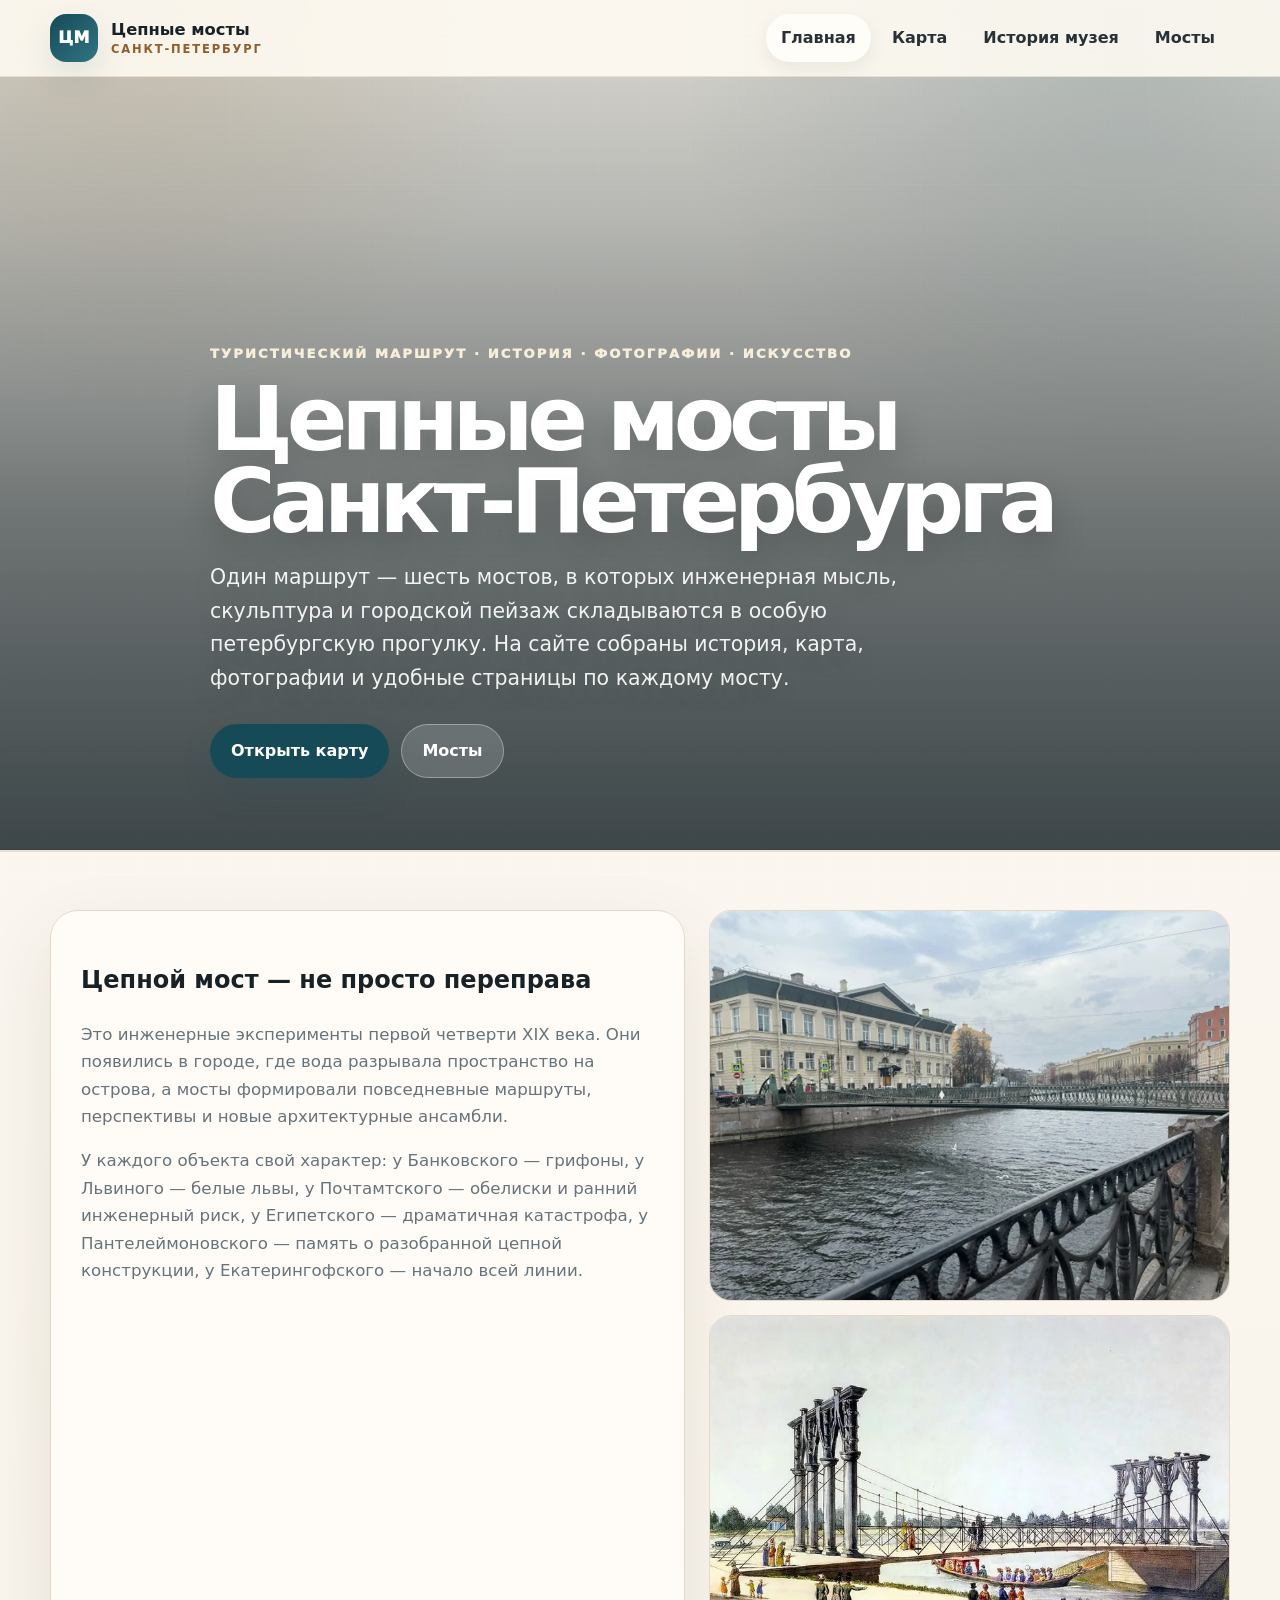
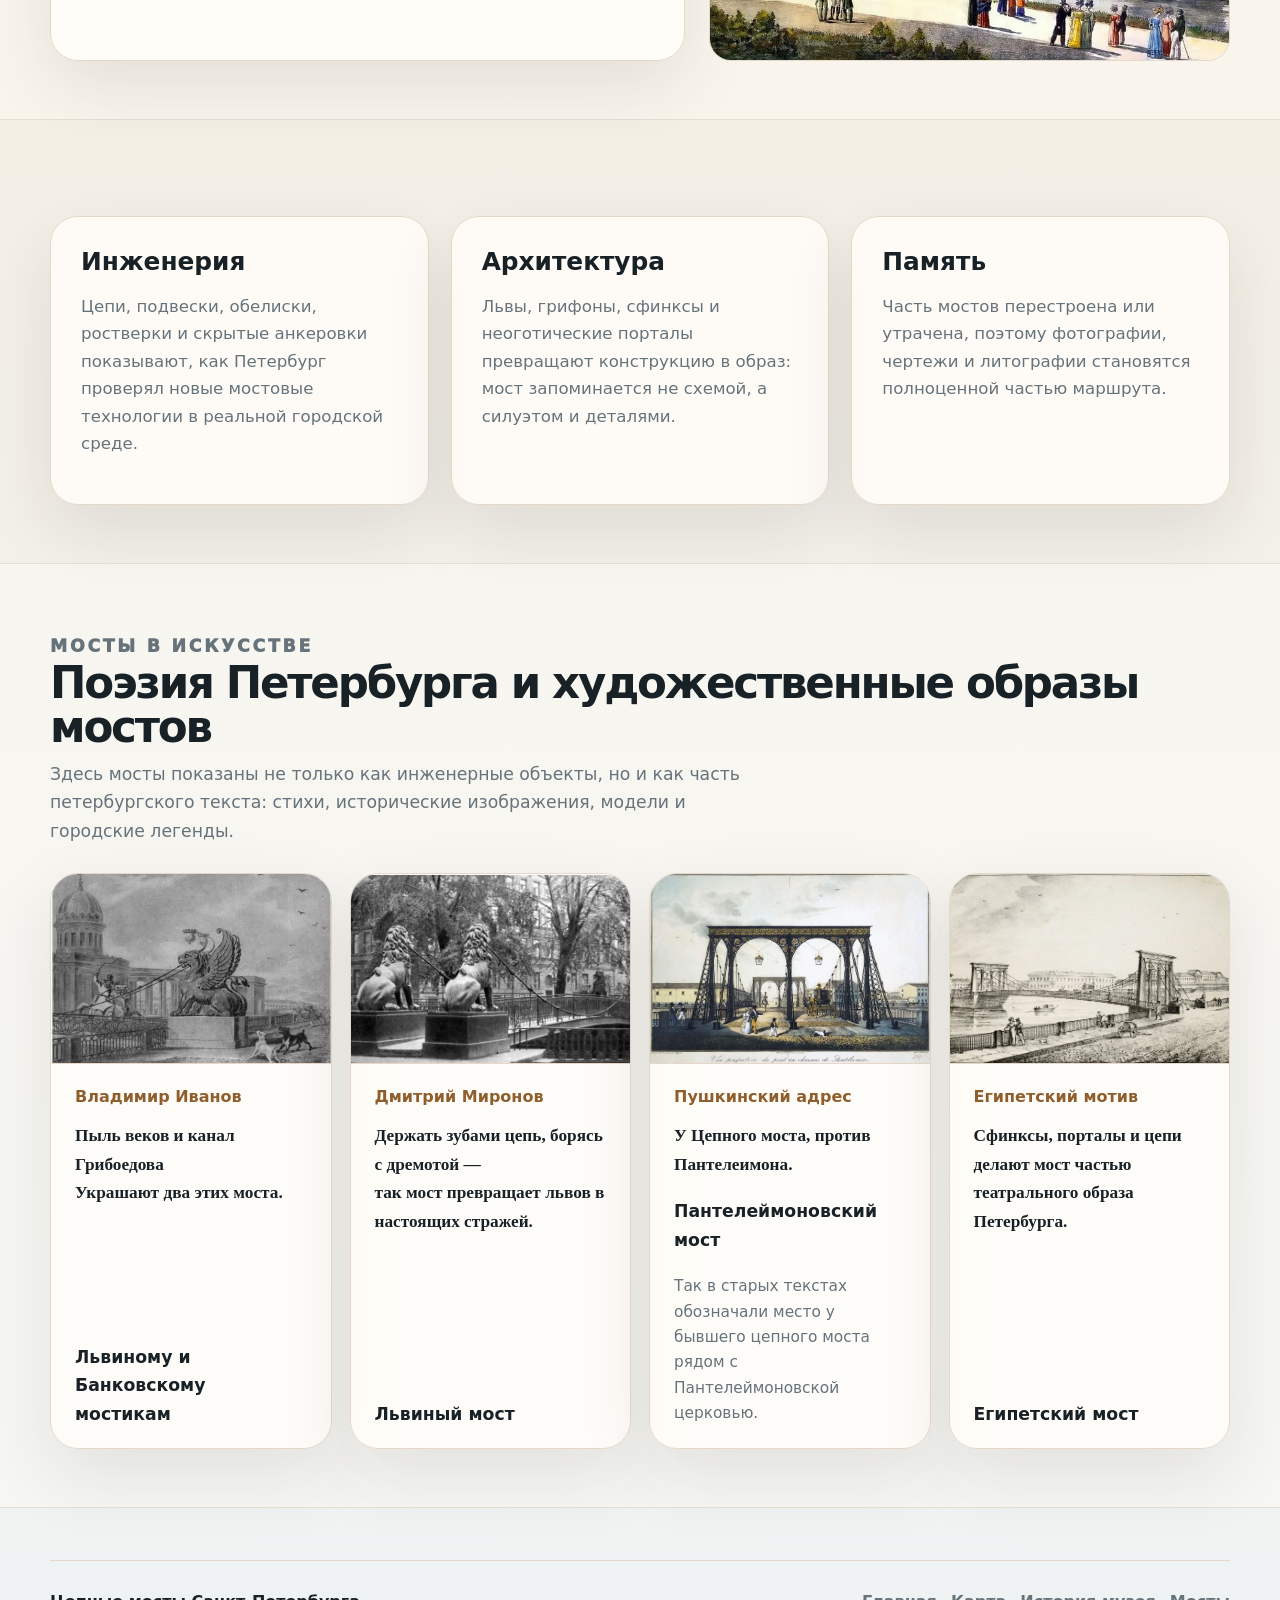
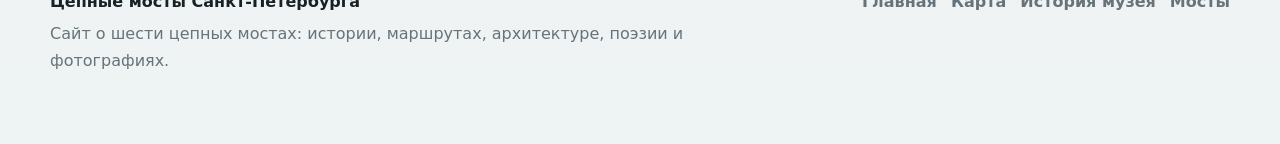
==== index.html @ 54470b0c "Update bridge descriptions and homepage slideshow" ====
<!doctype html>
<html lang="ru">
<head>
<meta charset="utf-8">
<meta name="viewport" content="width=device-width, initial-scale=1">
<meta name="description" content="Туристический сайт о цепных мостах Санкт-Петербурга: карта, история, стихи, фотографии и страницы мостов.">
<title>Цепные мосты Санкт-Петербурга — туристический гид</title>
<link rel="stylesheet" href="assets/css/main.css">
</head>
<body>
<div class="page-bg" aria-hidden="true"></div>
<header class="site-header" data-nav>
  <div class="container nav-shell">
    <a class="brand" href="index.html" aria-label="На главную">
      <span class="brand-mark">ЦМ</span>
      <span class="brand-text"><strong>Цепные мосты</strong><small>Санкт-Петербург</small></span>
    </a>
    <button class="nav-toggle" type="button" aria-label="Открыть меню" aria-expanded="false"><span></span><span></span></button>
    <nav class="main-nav" aria-label="Главное меню">
      <a class="is-active" href="index.html">Главная</a><a class="" href="map.html">Карта</a><a class="" href="museum.html">История музея</a>
      <div class="dropdown">
        <a class="drop-trigger " href="bridges.html">Мосты</a>
        <div class="dropdown-panel">
          <a href="bridges.html"><b>Все мосты</b></a><a href="bridge/bankovsky.html">Банковский мост</a><a href="bridge/lviny.html">Львиный мост</a><a href="bridge/pochtamtsky.html">Почтамтский мост</a><a href="bridge/egipetsky.html">Египетский мост</a><a href="bridge/panteleymonovsky.html">Пантелеймоновский мост</a><a href="bridge/ekateringof.html">Цепной мост в Екатерингофском парке</a>
        </div>
      </div>
    </nav>
  </div>
</header>
<main>
<section class="hero hero-cover">
  <div class="hero-cover-media hero-slideshow" aria-hidden="true">
    <img src="assets/images/card-illustrations/bankovsky-main.webp" alt="">
    <img src="assets/images/card-illustrations/lviny-historical.webp" alt="">
    <img src="assets/images/card-illustrations/panteleymonovsky-main.webp" alt="">
    <img src="assets/images/card-illustrations/egipetsky-main.webp" alt="">
    <img src="assets/images/card-illustrations/ekateringof-main.webp" alt="">
  </div>
  <div class="hero-cover-overlay" aria-hidden="true"></div>
  <div class="container hero-cover-content">
    <p class="eyebrow eyebrow-light">Туристический маршрут · история · фотографии · искусство</p>
    <h1>Цепные мосты Санкт-Петербурга</h1>
    <p class="lead lead-light">Один маршрут — шесть мостов, в которых инженерная мысль, скульптура и городской пейзаж складываются в особую петербургскую прогулку. На сайте собраны история, карта, фотографии и удобные страницы по каждому мосту.</p>
    <div class="hero-actions"><a class="btn btn-primary" href="map.html">Открыть карту</a><a class="btn btn-secondary btn-glass" href="bridges.html">Мосты</a></div>
  </div>
</section>
<section class="section section-soft">
  <div class="container story-panel">
    <article class="panel">
      <p class="eyebrow"></p><h2>Цепной мост — не просто переправа</h2>
      <p>Это инженерные эксперименты первой четверти XIX века. Они появились в городе, где вода разрывала пространство на острова, а мосты формировали повседневные маршруты, перспективы и новые архитектурные ансамбли.</p>
      <p>У каждого объекта свой характер: у Банковского — грифоны, у Львиного — белые львы, у Почтамтского — обелиски и ранний инженерный риск, у Египетского — драматичная катастрофа, у Пантелеймоновского — память о разобранной цепной конструкции, у Екатерингофского — начало всей линии.</p>
    </article>
    <aside class="image-stack"><img src="assets/images/pochtamtsky-01-image1.webp" alt="Почтамтский мост"><img src="assets/images/ekateringof-01-litograf-mosta-cvet.webp" alt="Литография Екатерингофского цепного моста"></aside>
  </div>
</section>
<section class="section">
  <div class="container section-title"><div><p class="eyebrow"></p></div></div>
  <div class="container grid-3">
    <article class="panel"><h3>Инженерия</h3><p>Цепи, подвески, обелиски, ростверки и скрытые анкеровки показывают, как Петербург проверял новые мостовые технологии в реальной городской среде.</p></article>
    <article class="panel"><h3>Архитектура</h3><p>Львы, грифоны, сфинксы и неоготические порталы превращают конструкцию в образ: мост запоминается не схемой, а силуэтом и деталями.</p></article>
    <article class="panel"><h3>Память</h3><p>Часть мостов перестроена или утрачена, поэтому фотографии, чертежи и литографии становятся полноценной частью маршрута.</p></article>
  </div>
</section>
<section class="section section-soft">
  <div class="container section-title"><div><p class="eyebrow">Мосты в искусстве</p><h2>Поэзия Петербурга и художественные образы мостов</h2><p>Здесь мосты показаны не только как инженерные объекты, но и как часть петербургского текста: стихи, исторические изображения, модели и городские легенды.</p></div></div>
  <div class="container poetry-grid art-grid">
    <article class="poem-card art-card"><img class="poem-illustration" src="assets/images/card-illustrations/bankovsky-main.webp" alt="Иллюстрация Банковского моста"><div class="author">Владимир Иванов</div><blockquote>Пыль веков и канал Грибоедова
Украшают два этих моста.</blockquote><h3>Львиному и Банковскому мостикам</h3></article>
    <article class="poem-card art-card"><img class="poem-illustration" src="assets/images/card-illustrations/lviny-historical.webp" alt="Иллюстрация Львиного моста"><div class="author">Дмитрий Миронов</div><blockquote>Держать зубами цепь, борясь с дремотой —
так мост превращает львов в настоящих стражей.</blockquote><h3>Львиный мост</h3></article>
    <article class="poem-card art-card"><img class="poem-illustration" src="assets/images/card-illustrations/panteleymonovsky-main.webp" alt="Иллюстрация Пантелеймоновского моста"><div class="author">Пушкинский адрес</div><blockquote>У Цепного моста, против Пантелеимона.</blockquote><h3>Пантелеймоновский мост</h3><p>Так в старых текстах обозначали место у бывшего цепного моста рядом с Пантелеймоновской церковью.</p></article>
    <article class="poem-card art-card"><img class="poem-illustration" src="assets/images/card-illustrations/egipetsky-main.webp" alt="Архивное изображение Египетского моста"><div class="author">Египетский мотив</div><blockquote>Сфинксы, порталы и цепи делают мост частью театрального образа Петербурга.</blockquote><h3>Египетский мост</h3></article>
  </div>
</section>
</main>
<footer class="site-footer">
  <div class="container footer-shell">
    <div><strong>Цепные мосты Санкт-Петербурга</strong><p>Сайт о шести цепных мостах: истории, маршрутах, архитектуре, поэзии и фотографиях.</p></div>
    <div class="footer-links"><a href="index.html">Главная</a><a href="map.html">Карта</a><a href="museum.html">История музея</a><a href="bridges.html">Мосты</a></div>
  </div>
</footer>
<script src="assets/js/main.js"></script>
</body>
</html>
---- assets/css/main.css ----
:root{
  --bg:#f5efe4;--bg2:#edf2f3;--surface:#fffdf8;--surface2:#f8f3ea;--ink:#182126;--muted:#66737b;
  --accent:#174a57;--accent2:#8f5e2d;--accent3:#c59a5a;--line:#e3d8c9;--line2:#cbd9dc;
  --shadow:0 26px 70px rgba(45,34,20,.10);--shadow2:0 14px 34px rgba(23,74,87,.12);
  --radius:28px;--container:min(1180px,calc(100% - 44px));
}
*{box-sizing:border-box}html{scroll-behavior:smooth}body{margin:0;color:var(--ink);font:16px/1.65 Inter,ui-sans-serif,system-ui,-apple-system,BlinkMacSystemFont,"Segoe UI",Arial,sans-serif;background:linear-gradient(180deg,#fbf7ef 0%,#f5efe4 45%,#eef3f4 100%);text-rendering:optimizeLegibility}a{color:inherit;text-decoration:none}img{max-width:100%;display:block}.page-bg{position:fixed;inset:0;z-index:-1;pointer-events:none;background:radial-gradient(circle at 10% 0%,rgba(197,154,90,.22),transparent 28%),radial-gradient(circle at 88% 4%,rgba(23,74,87,.16),transparent 32%),linear-gradient(90deg,rgba(255,255,255,.2) 1px,transparent 1px),linear-gradient(rgba(255,255,255,.16) 1px,transparent 1px);background-size:auto,auto,46px 46px,46px 46px}.container{width:var(--container);margin:0 auto}.site-header{position:sticky;top:0;z-index:50;background:rgba(251,247,239,.86);backdrop-filter:blur(18px);border-bottom:1px solid rgba(227,216,201,.78)}.nav-shell{display:flex;align-items:center;justify-content:space-between;gap:24px;padding:14px 0}.brand{display:flex;align-items:center;gap:13px;min-width:220px}.brand-mark{width:48px;height:48px;border-radius:16px;display:grid;place-items:center;background:linear-gradient(135deg,var(--accent),#2f7583);color:#fff;font-weight:950;letter-spacing:.02em;box-shadow:var(--shadow2)}.brand-text{display:flex;flex-direction:column;line-height:1.05}.brand-text strong{font-size:1.02rem}.brand-text small{margin-top:5px;color:var(--accent2);font-size:.72rem;letter-spacing:.16em;text-transform:uppercase;font-weight:900}.main-nav{display:flex;align-items:center;gap:6px}.main-nav>a,.drop-trigger{display:flex;align-items:center;border-radius:999px;padding:11px 15px;font-weight:850;color:#273137}.main-nav>a:hover,.drop-trigger:hover,.main-nav .is-active{background:var(--surface);box-shadow:0 7px 18px rgba(34,25,14,.07)}.dropdown{position:relative}.dropdown-panel{position:absolute;right:0;top:calc(100% + 12px);width:330px;padding:10px;background:rgba(255,253,248,.98);border:1px solid var(--line);border-radius:24px;box-shadow:var(--shadow);display:grid;gap:3px;opacity:0;visibility:hidden;transform:translateY(8px);transition:.2s ease}.dropdown:hover .dropdown-panel,.dropdown:focus-within .dropdown-panel{opacity:1;visibility:visible;transform:translateY(0)}.dropdown-panel a{padding:11px 13px;border-radius:16px;color:var(--muted);font-weight:750}.dropdown-panel a:hover{background:var(--surface2);color:var(--ink)}.nav-toggle{display:none;width:48px;height:48px;border:1px solid var(--line);background:var(--surface);border-radius:16px;align-items:center;justify-content:center;flex-direction:column;gap:6px}.nav-toggle span{width:21px;height:2px;border-radius:2px;background:var(--ink)}
.hero{padding:72px 0 44px}.hero-grid{display:grid;grid-template-columns:minmax(0,1.02fr) minmax(430px,.98fr);gap:34px;align-items:stretch}.eyebrow{margin:0 0 13px;color:var(--accent2);text-transform:uppercase;letter-spacing:.16em;font-size:.82rem;font-weight:950}.hero h1,.page-hero h1{margin:0 0 22px;font-size:clamp(2.7rem,6vw,6.2rem);line-height:.92;letter-spacing:-.065em}.lead{margin:0 0 28px;color:#51616a;font-size:clamp(1.08rem,1.8vw,1.28rem);max-width:760px}.hero-actions,.button-row{display:flex;gap:12px;flex-wrap:wrap}.btn{display:inline-flex;align-items:center;justify-content:center;min-height:48px;border-radius:999px;padding:13px 20px;border:1px solid transparent;font-weight:900;transition:.18s ease}.btn-primary{background:var(--accent);color:#fff;box-shadow:0 16px 30px rgba(23,74,87,.18)}.btn-primary:hover{transform:translateY(-1px);background:#113943}.btn-secondary{background:var(--surface);border-color:var(--line);color:var(--ink)}.btn-secondary:hover{background:#fff}.text-link{display:inline-flex;align-items:center;gap:8px;color:var(--accent);font-weight:950}.text-link::after{content:'→';transition:.18s ease}.text-link:hover::after{transform:translateX(3px)}.hero-visual{display:grid;grid-template-columns:1.1fr .72fr;gap:14px;min-height:610px}.hero-photo{position:relative;overflow:hidden;border-radius:34px;background:#d7d1c4;box-shadow:var(--shadow);border:1px solid rgba(255,255,255,.52)}.hero-photo img{width:100%;height:100%;object-fit:cover}.hero-photo.big{grid-row:span 2}.photo-note{position:absolute;left:18px;right:18px;bottom:18px;padding:14px 16px;border:1px solid rgba(255,255,255,.48);border-radius:20px;background:rgba(22,31,36,.62);color:#fff;backdrop-filter:blur(12px);font-weight:850}.stats-row{display:grid;grid-template-columns:repeat(3,minmax(0,1fr));gap:14px;margin-top:28px}.stat{padding:18px;border:1px solid var(--line);border-radius:22px;background:rgba(255,253,248,.76)}.stat b{display:block;font-size:1.55rem;line-height:1;color:var(--accent)}.stat span{display:block;margin-top:7px;color:var(--muted);font-weight:780;font-size:.91rem}.section{padding:58px 0}.section-tight{padding:34px 0}.section-soft{background:rgba(255,253,248,.42);border-top:1px solid rgba(227,216,201,.78);border-bottom:1px solid rgba(227,216,201,.78)}.section-title{display:flex;align-items:end;justify-content:space-between;gap:24px;margin-bottom:28px}.section-title h2{font-size:clamp(2rem,3.4vw,3.85rem);line-height:1.02;letter-spacing:-.05em;margin:0}.section-title p{max-width:720px;margin:10px 0 0;color:var(--muted);font-size:1.08rem}.grid-2{display:grid;grid-template-columns:1fr 1fr;gap:24px}.grid-3{display:grid;grid-template-columns:repeat(3,minmax(0,1fr));gap:22px}.panel,.bridge-card,.poem-card,.route-card,.map-panel,.museum-card,.timeline,.gallery-shell,.info-tile,.callout{background:rgba(255,253,248,.86);border:1px solid var(--line);border-radius:var(--radius);box-shadow:var(--shadow)}.panel{padding:30px}.panel h3{font-size:1.55rem;line-height:1.18;margin:0 0 12px}.panel p,.panel li{color:var(--muted);font-size:1.04rem}.story-panel{display:grid;grid-template-columns:1fr .82fr;gap:24px;align-items:stretch}.story-panel .image-stack{display:grid;gap:14px}.image-stack img{width:100%;height:100%;min-height:210px;object-fit:cover;border-radius:22px;border:1px solid var(--line)}.feature-list{display:grid;gap:12px;margin:0;padding:0;list-style:none}.feature-list li{display:flex;gap:12px;align-items:flex-start;padding:14px;border:1px solid var(--line);background:#fffaf1;border-radius:18px;color:#52626a}.feature-list li::before{content:'';width:9px;height:9px;flex:0 0 9px;border-radius:50%;margin-top:.55em;background:var(--accent2)}.poetry-grid{display:grid;grid-template-columns:repeat(4,minmax(0,1fr));gap:18px}.poem-card{padding:24px;min-height:285px;display:flex;flex-direction:column}.poem-card blockquote{margin:0 0 18px;color:var(--ink);font:750 1.08rem/1.65 Georgia,"Times New Roman",serif;white-space:pre-line}.poem-card h3{margin:auto 0 6px;font-size:1.08rem}.poem-card p{margin:0;color:var(--muted);font-size:.96rem}.poem-card .author{color:var(--accent2);font-weight:900;margin-bottom:12px}.photo-strip{display:grid;grid-template-columns:1.25fr .8fr .8fr;gap:14px}.photo-strip img{width:100%;height:360px;object-fit:cover;border-radius:28px;border:1px solid var(--line);box-shadow:var(--shadow)}.photo-strip img:first-child{height:520px;grid-row:span 2}.cards-grid{display:grid;grid-template-columns:repeat(3,minmax(0,1fr));gap:24px}.bridge-card{overflow:hidden;display:flex;flex-direction:column;min-height:100%}.bridge-card-image{display:block;overflow:hidden;background:#ddd0c0}.bridge-card-image img{width:100%;aspect-ratio:4/3;object-fit:cover;transition:.35s ease}.bridge-card:hover img{transform:scale(1.035)}.bridge-card-body{padding:24px;display:flex;flex-direction:column;gap:14px;flex:1}.card-top{display:flex;align-items:center;justify-content:space-between;gap:10px}.pill{display:inline-flex;align-self:flex-start;padding:7px 12px;border-radius:999px;background:#e9f1f2;color:var(--accent);font-size:.79rem;font-weight:950}.period{color:var(--accent2);font-weight:900}.bridge-card h3{font-size:1.55rem;line-height:1.12;margin:0}.bridge-card p{margin:0;color:var(--muted)}.mini-facts{display:grid;grid-template-columns:1fr;gap:9px;margin:0;padding-top:2px}.mini-facts div{display:grid;grid-template-columns:76px 1fr;gap:10px}.mini-facts dt{color:var(--accent2);font-size:.78rem;text-transform:uppercase;letter-spacing:.11em;font-weight:950}.mini-facts dd{margin:0;color:#3f4a50;font-weight:740}.page-hero{padding:62px 0 34px}.breadcrumbs{display:flex;gap:8px;flex-wrap:wrap;margin-bottom:18px;color:var(--muted);font-size:.92rem;font-weight:800}.breadcrumbs a{color:var(--accent)}.bridge-hero{display:grid;grid-template-columns:1fr minmax(360px,.82fr);gap:28px;align-items:stretch}.bridge-hero figure{margin:0;overflow:hidden;border-radius:34px;border:1px solid var(--line);box-shadow:var(--shadow);background:#ddd0c0}.bridge-hero figure img{width:100%;height:100%;min-height:520px;object-fit:cover}.detail-grid{display:grid;grid-template-columns:repeat(2,minmax(0,1fr));gap:12px;margin-top:24px}.detail{padding:15px 16px;border-radius:18px;border:1px solid var(--line);background:rgba(255,253,248,.88)}.detail b{display:block;color:var(--accent2);font-size:.76rem;text-transform:uppercase;letter-spacing:.13em;margin-bottom:5px}.article-grid{display:grid;grid-template-columns:minmax(0,1.1fr) minmax(330px,.72fr);gap:24px;align-items:start}.article{padding:32px}.article p,.article li{color:var(--muted);font-size:1.06rem}.article h2,.article h3{margin:0 0 14px;line-height:1.1}.article h2{font-size:2.15rem;letter-spacing:-.035em}.article ul{padding-left:1.15rem}.timeline{padding:24px}.timeline h3{margin:0 0 16px}.timeline-list{display:grid;gap:12px;margin:0;padding:0;list-style:none}.timeline-list li{display:grid;grid-template-columns:106px 1fr;gap:13px;align-items:start;padding:12px;border-radius:16px;background:#fffaf1;border:1px solid var(--line)}.timeline-list time{font-weight:950;color:var(--accent)}.timeline-list span{color:#4f5c63}.map-layout{display:grid;grid-template-columns:minmax(0,1.4fr) minmax(340px,.8fr);gap:24px;align-items:start}.map-panel{padding:18px}.map-frame{min-height:650px;border-radius:24px;overflow:hidden;background:#d9e5e7;border:1px solid var(--line2)}.map-frame iframe{display:block;width:100%;height:100%;min-height:650px;border:0;filter:saturate(.88) contrast(.98)}.map-note{margin:14px 4px 0;color:var(--muted);font-size:.94rem}.route-list{display:grid;gap:12px}.route-card{display:grid;grid-template-columns:76px 1fr;gap:14px;padding:14px;align-items:center;transition:.18s ease}.route-card:hover{transform:translateY(-2px);border-color:#b9d0d6}.route-card img{width:76px;height:76px;object-fit:cover;border-radius:18px}.route-card h3{margin:0 0 4px;font-size:1.06rem}.route-card p{margin:0;color:var(--muted);font-size:.94rem}.route-card .meta{display:block;margin-top:6px;color:var(--accent2);font-size:.82rem;font-weight:900}.map-actions{display:grid;gap:10px;margin-top:18px}.museum-grid{display:grid;grid-template-columns:1.1fr .9fr;gap:24px}.museum-card{padding:30px}.museum-card h2{margin:0 0 15px;font-size:clamp(2rem,3vw,3.2rem);line-height:1.06;letter-spacing:-.04em}.museum-card p{color:var(--muted)}.museum-visual{overflow:hidden;padding:0}.museum-visual img{width:100%;height:100%;min-height:420px;object-fit:cover}.info-grid{display:grid;grid-template-columns:repeat(4,minmax(0,1fr));gap:16px}.info-tile{padding:22px}.info-tile b{display:block;color:var(--accent);font-size:.82rem;letter-spacing:.12em;text-transform:uppercase;margin-bottom:8px}.info-tile p{margin:0;color:var(--muted)}.callout{padding:26px;background:linear-gradient(135deg,rgba(23,74,87,.94),rgba(39,103,115,.92));color:#fff;border:0}.callout p{color:rgba(255,255,255,.82);margin:8px 0 0}.callout .btn{margin-top:18px;background:#fff;color:var(--accent)}.gallery-shell{padding:18px}.gallery-view{position:relative;overflow:hidden;border-radius:24px;background:#efe8dc;border:1px solid var(--line)}.gallery-view img{width:100%;height:min(72vh,680px);object-fit:contain;background:#f7f1e8}.gallery-btn{position:absolute;top:50%;transform:translateY(-50%);width:48px;height:48px;border:1px solid rgba(255,255,255,.55);border-radius:50%;background:rgba(255,253,248,.92);box-shadow:0 12px 26px rgba(0,0,0,.15);font-size:2rem;line-height:1;color:var(--accent);cursor:pointer}.gallery-btn:hover{background:#fff}.gallery-btn.prev{left:14px}.gallery-btn.next{right:14px}.gallery-caption{display:flex;justify-content:space-between;gap:16px;margin-top:14px;color:var(--muted);font-weight:850}.thumbs{display:flex;gap:9px;overflow:auto;padding:14px 2px 4px}.thumbs button{border:2px solid transparent;padding:0;border-radius:14px;overflow:hidden;background:#fff;cursor:pointer;flex:0 0 100px}.thumbs button.active{border-color:var(--accent)}.thumbs img{width:100px;height:70px;object-fit:cover}.location-card{padding:26px}.location-card p{color:var(--muted)}.source-note{color:var(--muted);font-size:.92rem}.site-footer{padding:52px 0 70px}.footer-shell{display:flex;justify-content:space-between;gap:24px;border-top:1px solid var(--line);padding-top:28px}.footer-shell p{margin:.35rem 0 0;color:var(--muted);max-width:680px}.footer-links{display:flex;gap:14px;flex-wrap:wrap;justify-content:flex-end}.footer-links a{font-weight:850;color:var(--muted)}.footer-links a:hover{color:var(--ink)}.reveal{opacity:0;transform:translateY(18px);transition:opacity .55s ease,transform .55s ease}.reveal.visible{opacity:1;transform:none}
@media(max-width:1080px){.hero-grid,.story-panel,.bridge-hero,.article-grid,.map-layout,.museum-grid{grid-template-columns:1fr}.hero-visual{min-height:520px}.cards-grid{grid-template-columns:repeat(2,minmax(0,1fr))}.poetry-grid{grid-template-columns:repeat(2,minmax(0,1fr))}.info-grid{grid-template-columns:repeat(2,minmax(0,1fr))}.photo-strip{grid-template-columns:1fr 1fr}.photo-strip img:first-child{grid-column:1/-1;height:420px}.map-frame,.map-frame iframe{min-height:520px}.footer-shell{flex-direction:column}.footer-links{justify-content:flex-start}}
@media(max-width:820px){:root{--container:min(100% - 28px,1180px)}.nav-toggle{display:flex}.main-nav{position:absolute;left:14px;right:14px;top:calc(100% + 8px);display:none;flex-direction:column;align-items:stretch;padding:12px;background:var(--surface);border:1px solid var(--line);border-radius:24px;box-shadow:var(--shadow)}.site-header.open .main-nav{display:flex}.dropdown-panel{position:static;width:auto;opacity:1;visibility:visible;transform:none;box-shadow:none;border:0;background:transparent;padding:2px 0 0}.hero{padding-top:44px}.hero h1,.page-hero h1{font-size:2.75rem;letter-spacing:-.055em}.lead{font-size:1.05rem}.hero-visual{grid-template-columns:1fr;min-height:auto}.hero-photo.big{grid-row:auto}.hero-photo img{height:260px}.hero-photo.big img{height:360px}.stats-row,.cards-grid,.grid-2,.grid-3,.poetry-grid,.info-grid,.detail-grid{grid-template-columns:1fr}.section-title{display:block}.section-title .btn{margin-top:16px}.bridge-hero figure img{min-height:340px}.timeline-list li{grid-template-columns:1fr}.photo-strip{grid-template-columns:1fr}.photo-strip img,.photo-strip img:first-child{height:280px}.gallery-view img{height:410px}.map-frame,.map-frame iframe{min-height:420px}.mini-facts div{grid-template-columns:1fr}.route-card{grid-template-columns:68px 1fr}.route-card img{width:68px;height:68px}}


/* Homepage hero redesign */
.hero-cover{position:relative;padding:0;min-height:min(86vh,860px);display:flex;align-items:flex-end;overflow:hidden;border-bottom:1px solid rgba(227,216,201,.78)}
.hero-cover-media,.hero-cover-media img,.hero-cover-overlay{position:absolute;inset:0}
.hero-cover-media img{width:100%;height:100%;object-fit:cover;object-position:center 58%}
.hero-cover-overlay{background:linear-gradient(180deg,rgba(8,21,27,.18) 0%,rgba(8,21,27,.28) 18%,rgba(8,21,27,.58) 58%,rgba(8,21,27,.78) 100%)}
.hero-cover-content{position:relative;z-index:2;padding:clamp(120px,20vh,220px) 0 72px;max-width:860px;color:#fff}
.hero-cover h1{margin:0 0 18px;font-size:clamp(3.2rem,7vw,6.6rem);line-height:.92;letter-spacing:-.07em;color:#fff;text-shadow:0 14px 34px rgba(0,0,0,.22)}
.eyebrow-light{color:rgba(255,245,224,.92)}
.lead-light{color:rgba(255,255,255,.92);max-width:760px;text-shadow:0 10px 28px rgba(0,0,0,.18)}
.btn-glass{background:rgba(255,255,255,.16);border-color:rgba(255,255,255,.34);color:#fff;backdrop-filter:blur(8px)}
.btn-glass:hover{background:rgba(255,255,255,.24);color:#fff}
@media(max-width:820px){.hero-cover{min-height:72vh}.hero-cover-content{padding:110px 0 52px}.hero-cover h1{font-size:2.95rem}.btn-glass{background:rgba(255,255,255,.2)}}


/* Yandex Maps page */
.yandex-map{width:100%;min-height:650px;height:650px;border-radius:24px;overflow:hidden;background:#d9e5e7}
.info-panel{padding:26px;background:rgba(255,253,248,.9);border:1px solid var(--line);border-radius:var(--radius);box-shadow:var(--shadow);position:sticky;top:96px}
.panel-label{display:inline-block;margin-bottom:10px;color:var(--accent2);text-transform:uppercase;letter-spacing:.14em;font-size:.78rem;font-weight:950}.info-panel h3{margin:0 0 8px;font-size:clamp(1.7rem,2.4vw,2.55rem);line-height:1.05;letter-spacing:-.035em}.bridge-meta{margin:0 0 18px;color:var(--muted);font-weight:760}.bridge-image-wrap{margin:0 0 18px}.bridge-photo{width:100%;aspect-ratio:16/10;object-fit:cover;border-radius:22px;border:1px solid var(--line)}.image-placeholder{width:100%;aspect-ratio:16/10;display:grid;place-items:center;border-radius:22px;border:1px dashed var(--line2);background:#f8f3ea;color:var(--muted);text-align:center;padding:18px}.bridge-description{margin:0 0 16px;color:var(--muted);font-size:1.02rem}.fact-list{display:grid;gap:9px;margin:0 0 18px;padding:0;list-style:none}.fact-list li{padding:10px 12px;border-radius:15px;background:#fffaf1;border:1px solid var(--line);color:#52626a}.fact-list li::before{content:'• ';color:var(--accent2);font-weight:950}.panel-link{width:100%}.map-cards-shell{margin-top:32px}.compact-title{margin-bottom:18px}.map-bridge-list{grid-template-columns:repeat(3,minmax(0,1fr));gap:16px}.map-route-card{border:1px solid var(--line);cursor:default}.map-route-card.active{border-color:#8ab2bd;box-shadow:0 20px 54px rgba(23,74,87,.16);background:#fff}.map-route-card .card-button{margin-top:10px;border:0;border-radius:14px;padding:10px 13px;background:var(--accent);color:#fff;font:inherit;font-weight:900;cursor:pointer}.map-route-card .card-button:hover{background:#113943}
@media(max-width:1080px){.info-panel{position:static}.map-bridge-list{grid-template-columns:repeat(2,minmax(0,1fr))}.yandex-map{min-height:520px;height:520px}}
@media(max-width:820px){.map-bridge-list{grid-template-columns:1fr}.yandex-map{min-height:420px;height:420px}.info-panel{padding:20px}.map-route-card{grid-template-columns:68px 1fr}}


/* Slideshow on homepage hero */
.hero-slideshow img{opacity:0;animation:heroSlideFade 35s infinite;will-change:opacity,transform;transform:scale(1.03)}
.hero-slideshow img:nth-child(1){animation-delay:0s}
.hero-slideshow img:nth-child(2){animation-delay:7s}
.hero-slideshow img:nth-child(3){animation-delay:14s}
.hero-slideshow img:nth-child(4){animation-delay:21s}
.hero-slideshow img:nth-child(5){animation-delay:28s}
@keyframes heroSlideFade{0%{opacity:0;transform:scale(1.03)}6%{opacity:1}20%{opacity:1}26%{opacity:0;transform:scale(1.08)}100%{opacity:0}}

/* Art / poetry cards */
.art-grid{align-items:stretch}.art-card{overflow:hidden;padding:0}.poem-illustration{width:100%;height:190px;object-fit:cover;border-bottom:1px solid var(--line)}.art-card .author,.art-card blockquote,.art-card h3,.art-card p{margin-left:24px;margin-right:24px}.art-card .author{margin-top:20px}.art-card h3{margin-bottom:20px}.art-card p{margin-bottom:22px}
@media(max-width:820px){.poem-illustration{height:210px}}
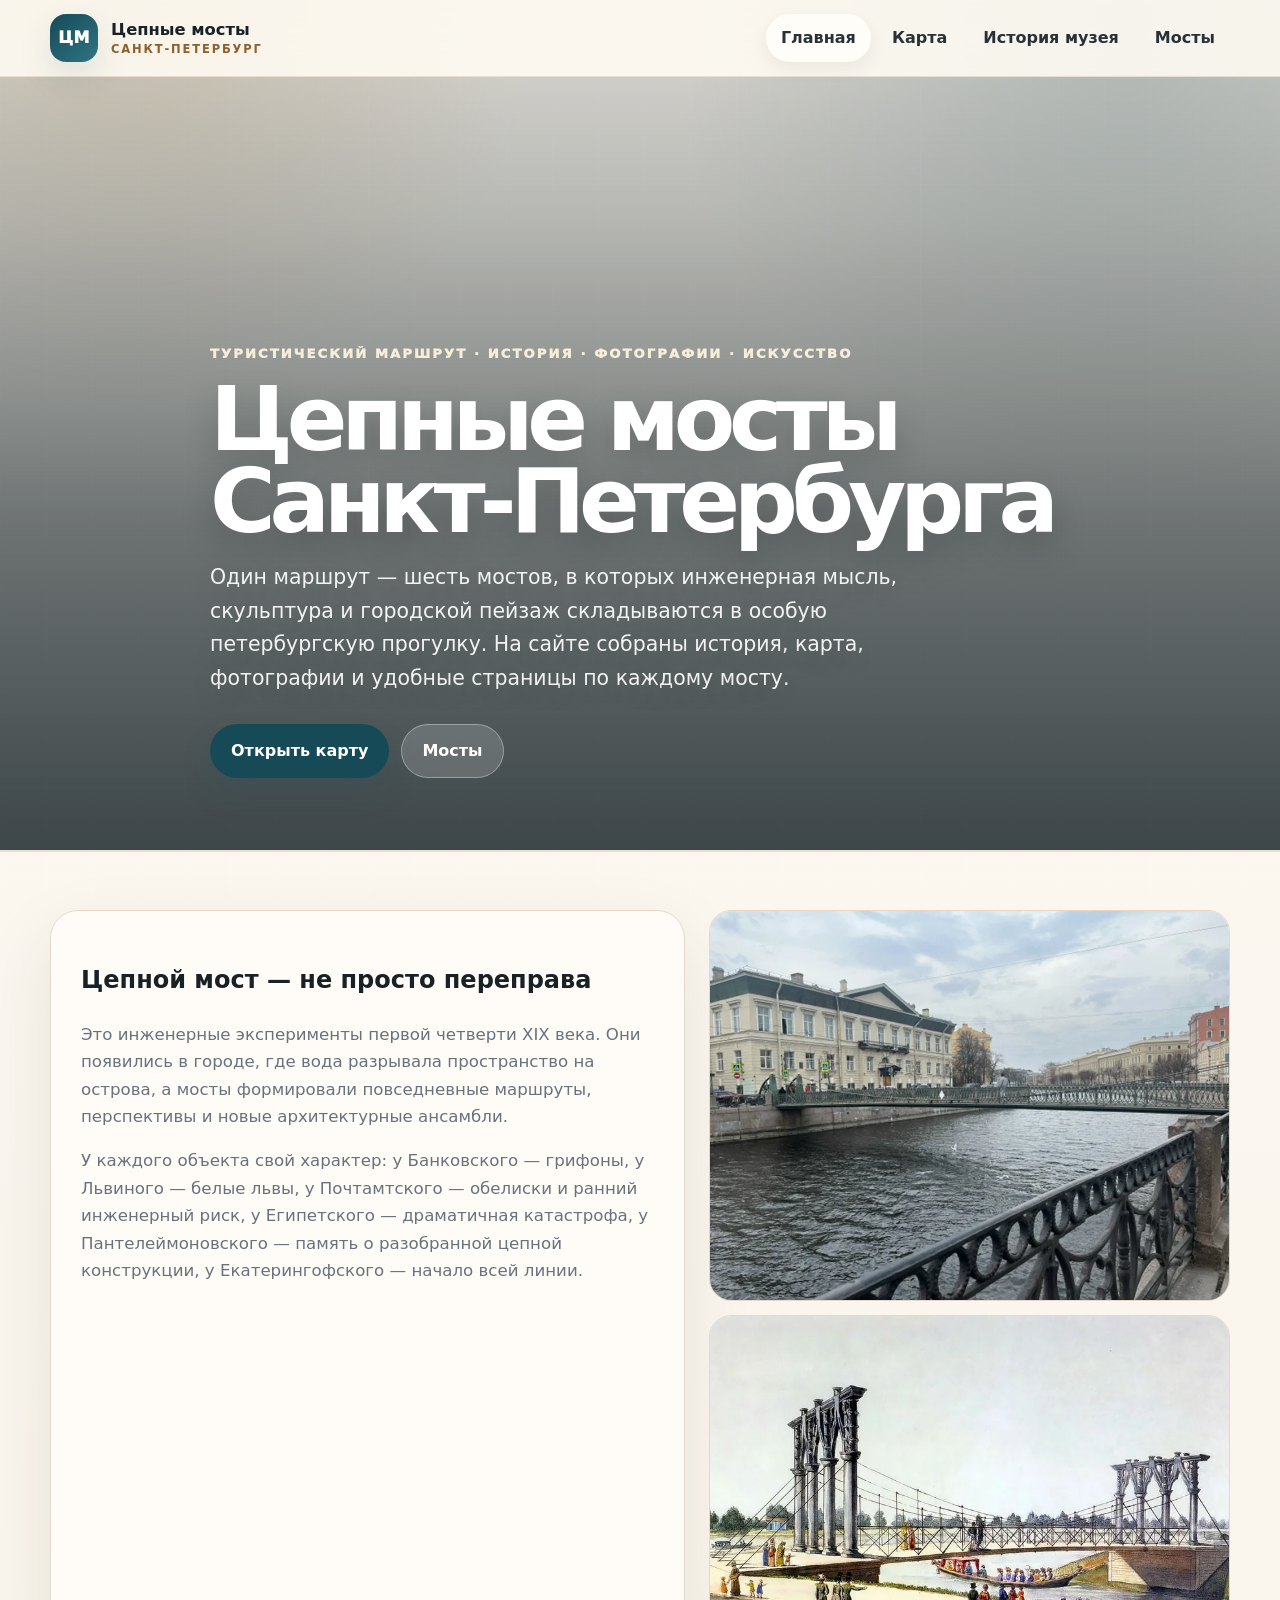
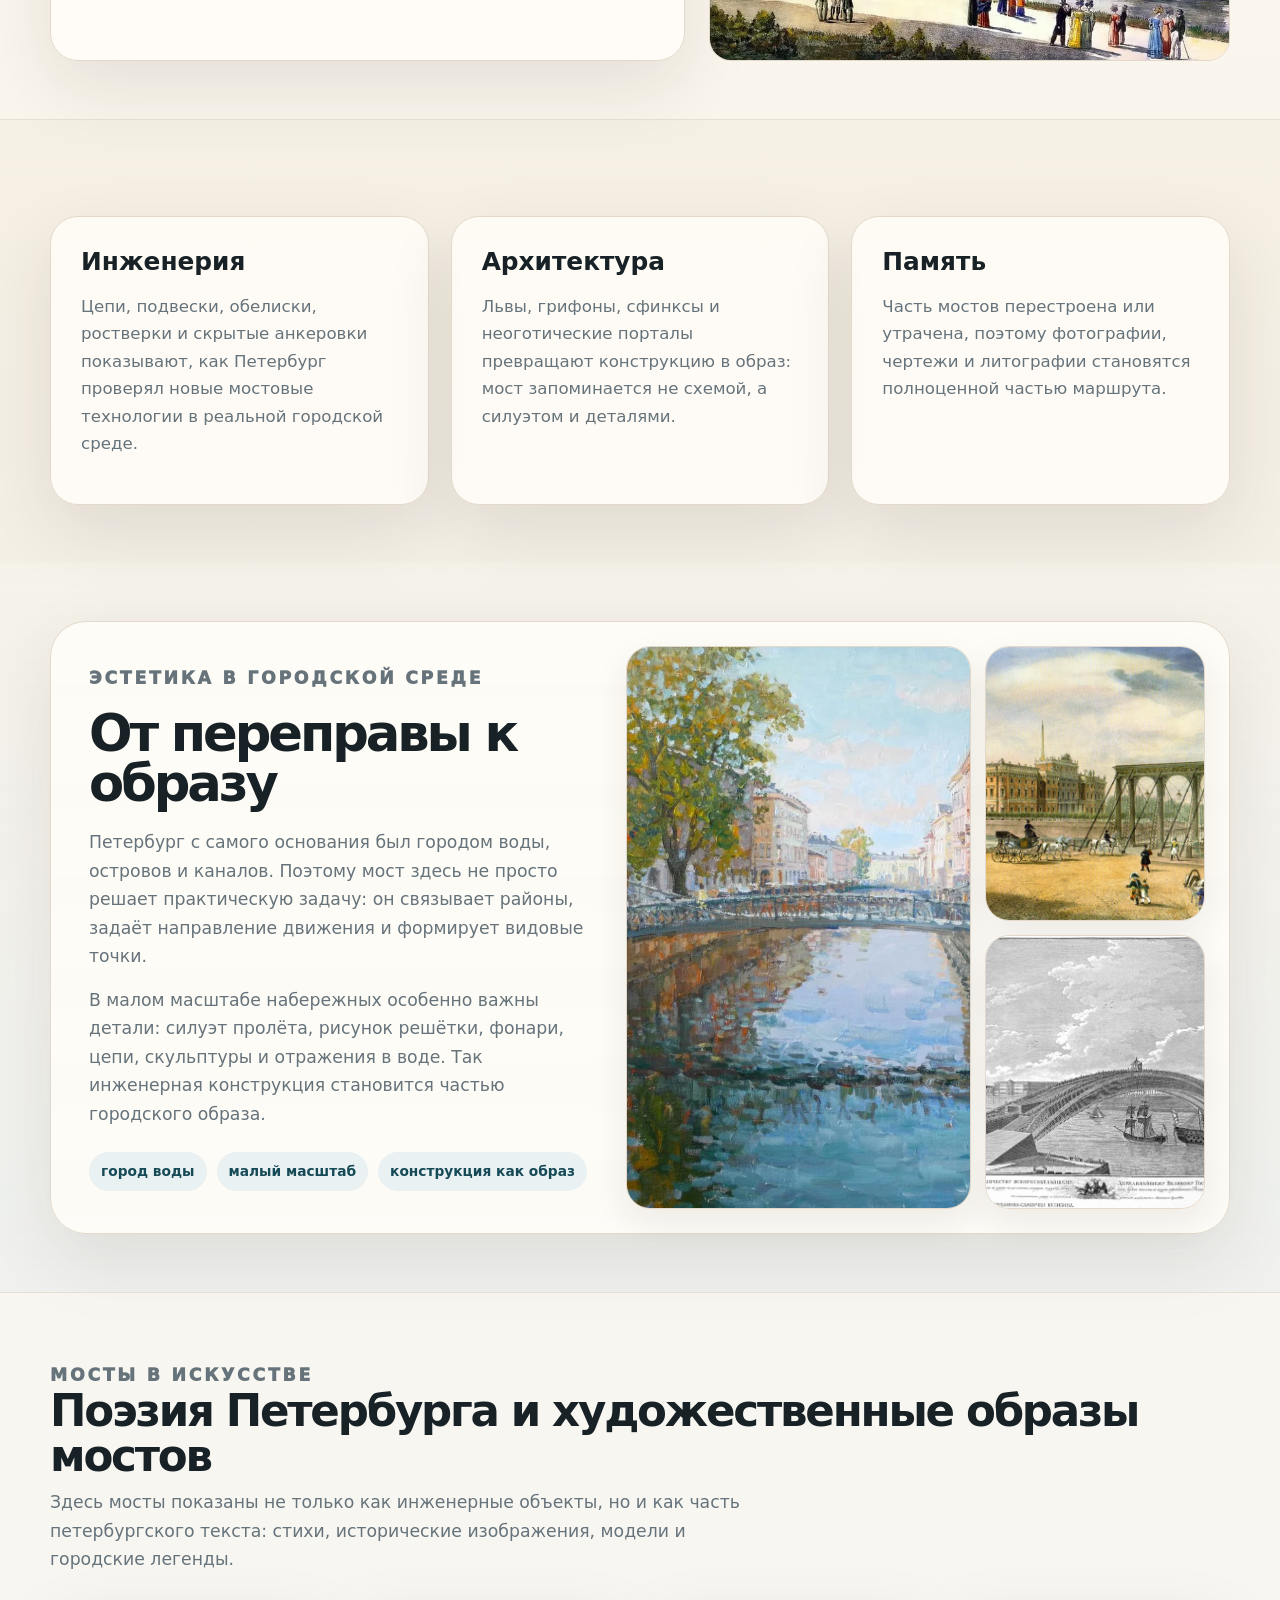
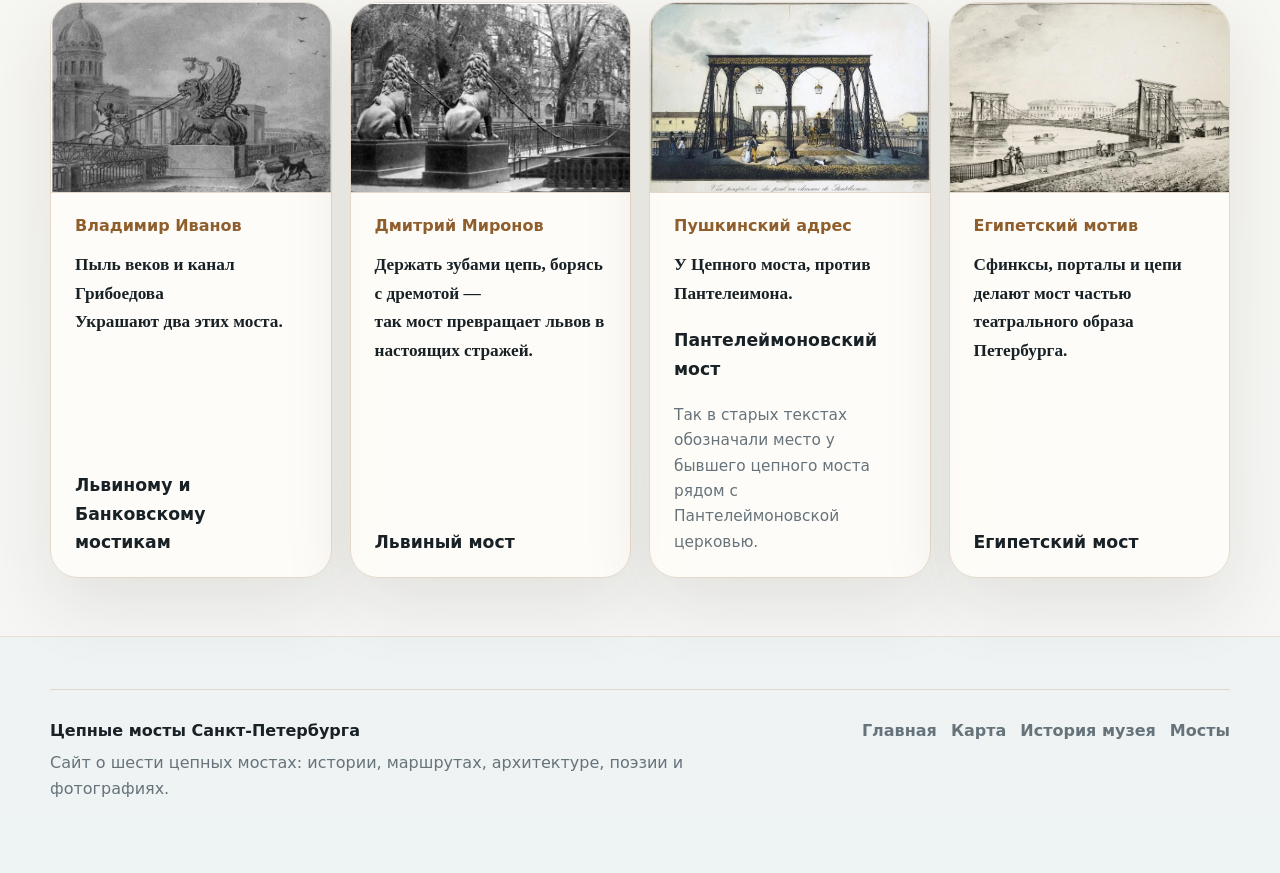
==== commit 2330b479: "Add aesthetics section and apply review notes" ====
--- a/index.html
+++ b/index.html
@@ -62,6 +62,26 @@
     <article class="panel"><h3>Память</h3><p>Часть мостов перестроена или утрачена, поэтому фотографии, чертежи и литографии становятся полноценной частью маршрута.</p></article>
   </div>
 </section>
+
+<section class="section aesthetic-section">
+  <div class="container aesthetic-panel">
+    <div class="aesthetic-copy">
+      <p class="eyebrow">Эстетика в городской среде</p>
+      <h2>От переправы к образу</h2>
+      <p>Петербург с самого основания был городом воды, островов и каналов. Поэтому мост здесь не просто решает практическую задачу: он связывает районы, задаёт направление движения и формирует видовые точки.</p>
+      <p>В малом масштабе набережных особенно важны детали: силуэт пролёта, рисунок решётки, фонари, цепи, скульптуры и отражения в воде. Так инженерная конструкция становится частью городского образа.</p>
+      <div class="aesthetic-facts">
+        <span>город воды</span><span>малый масштаб</span><span>конструкция как образ</span>
+      </div>
+    </div>
+    <div class="aesthetic-visual" aria-label="Иллюстрации к теме эстетики мостов в городской среде">
+      <img class="aesthetic-main" src="assets/images/aesthetics/aesthetic-canal-painting.webp" alt="Мост через канал в городском пространстве Петербурга">
+      <img src="assets/images/aesthetics/aesthetic-neva-bridge.webp" alt="Историческое изображение моста в пространстве большой Невы">
+      <img src="assets/images/aesthetics/aesthetic-kulibin-bridge.webp" alt="Проект моста через Неву Ивана Кулибина">
+    </div>
+  </div>
+</section>
+
 <section class="section section-soft">
   <div class="container section-title"><div><p class="eyebrow">Мосты в искусстве</p><h2>Поэзия Петербурга и художественные образы мостов</h2><p>Здесь мосты показаны не только как инженерные объекты, но и как часть петербургского текста: стихи, исторические изображения, модели и городские легенды.</p></div></div>
   <div class="container poetry-grid art-grid">
--- a/assets/css/main.css
+++ b/assets/css/main.css
@@ -45,3 +45,21 @@
 /* Art / poetry cards */
 .art-grid{align-items:stretch}.art-card{overflow:hidden;padding:0}.poem-illustration{width:100%;height:190px;object-fit:cover;border-bottom:1px solid var(--line)}.art-card .author,.art-card blockquote,.art-card h3,.art-card p{margin-left:24px;margin-right:24px}.art-card .author{margin-top:20px}.art-card h3{margin-bottom:20px}.art-card p{margin-bottom:22px}
 @media(max-width:820px){.poem-illustration{height:210px}}
+
+.more-info {
+  margin-top: 1.5rem;
+  transition: all 0.2s ease;
+}
+.more-info.hidden {
+  display: none;
+}
+.more-btn {
+  margin-top: 1rem;
+}
+/* Aesthetics in urban space */
+.aesthetic-section{background:linear-gradient(180deg,rgba(255,253,248,.2),rgba(237,242,243,.45))}
+.aesthetic-panel{display:grid;grid-template-columns:minmax(0,.95fr) minmax(420px,1.05fr);gap:28px;align-items:stretch;background:rgba(255,253,248,.88);border:1px solid var(--line);border-radius:36px;box-shadow:var(--shadow);padding:24px}
+.aesthetic-copy{padding:18px 10px 18px 14px;align-self:center}.aesthetic-copy h2{font-size:clamp(2.1rem,4vw,4.5rem);line-height:.98;letter-spacing:-.06em;margin:0 0 20px}.aesthetic-copy p{color:var(--muted);font-size:1.08rem;margin:0 0 15px}.aesthetic-facts{display:flex;flex-wrap:wrap;gap:10px;margin-top:24px}.aesthetic-facts span{padding:8px 12px;border-radius:999px;background:#e9f1f2;color:var(--accent);font-weight:900;font-size:.86rem}
+.aesthetic-visual{display:grid;grid-template-columns:1.25fr .8fr;grid-template-rows:1fr 1fr;gap:14px}.aesthetic-visual img{width:100%;height:100%;min-height:190px;object-fit:cover;border-radius:24px;border:1px solid var(--line);box-shadow:0 14px 34px rgba(45,34,20,.08)}.aesthetic-visual .aesthetic-main{grid-row:1/3;min-height:430px}
+@media(max-width:1080px){.aesthetic-panel{grid-template-columns:1fr}.aesthetic-visual .aesthetic-main{min-height:360px}}
+@media(max-width:820px){.aesthetic-panel{padding:16px;border-radius:28px}.aesthetic-visual{grid-template-columns:1fr}.aesthetic-visual .aesthetic-main{grid-row:auto;min-height:270px}.aesthetic-visual img{min-height:220px}.aesthetic-copy{padding:8px}}
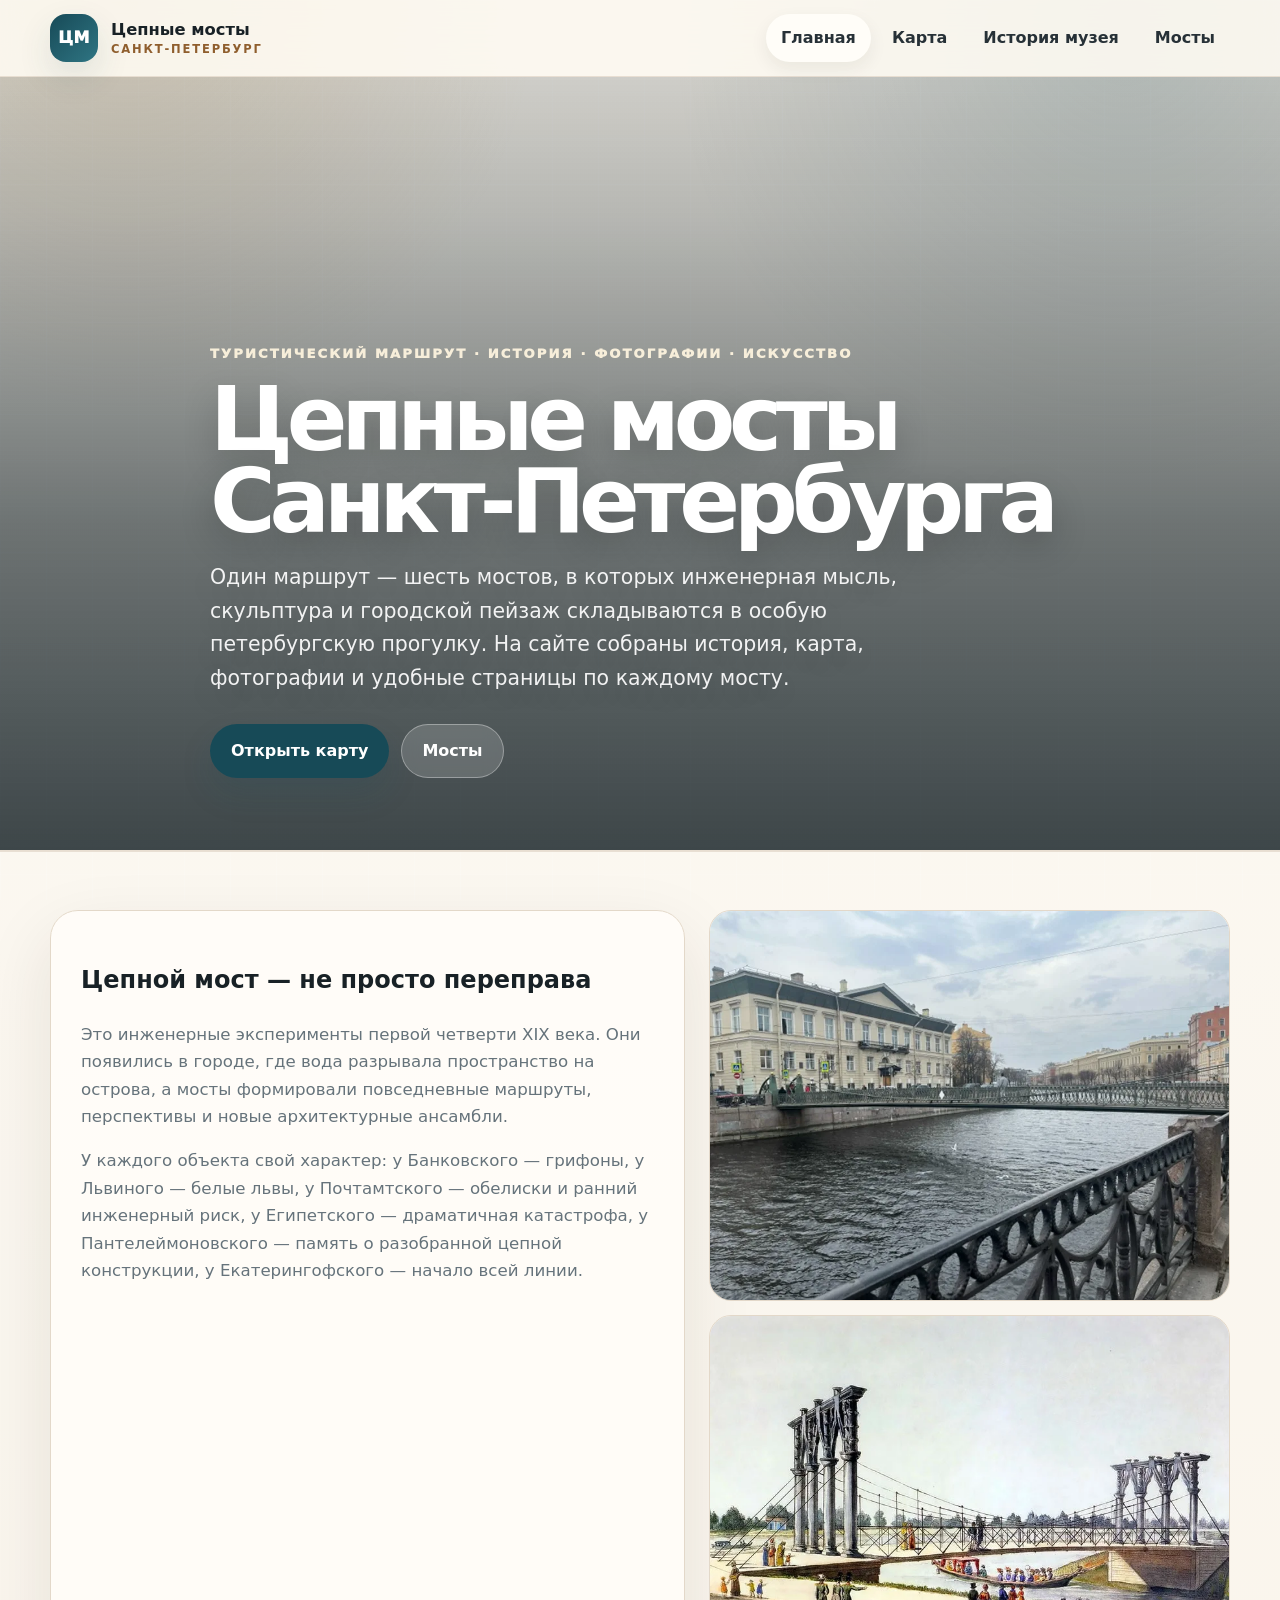
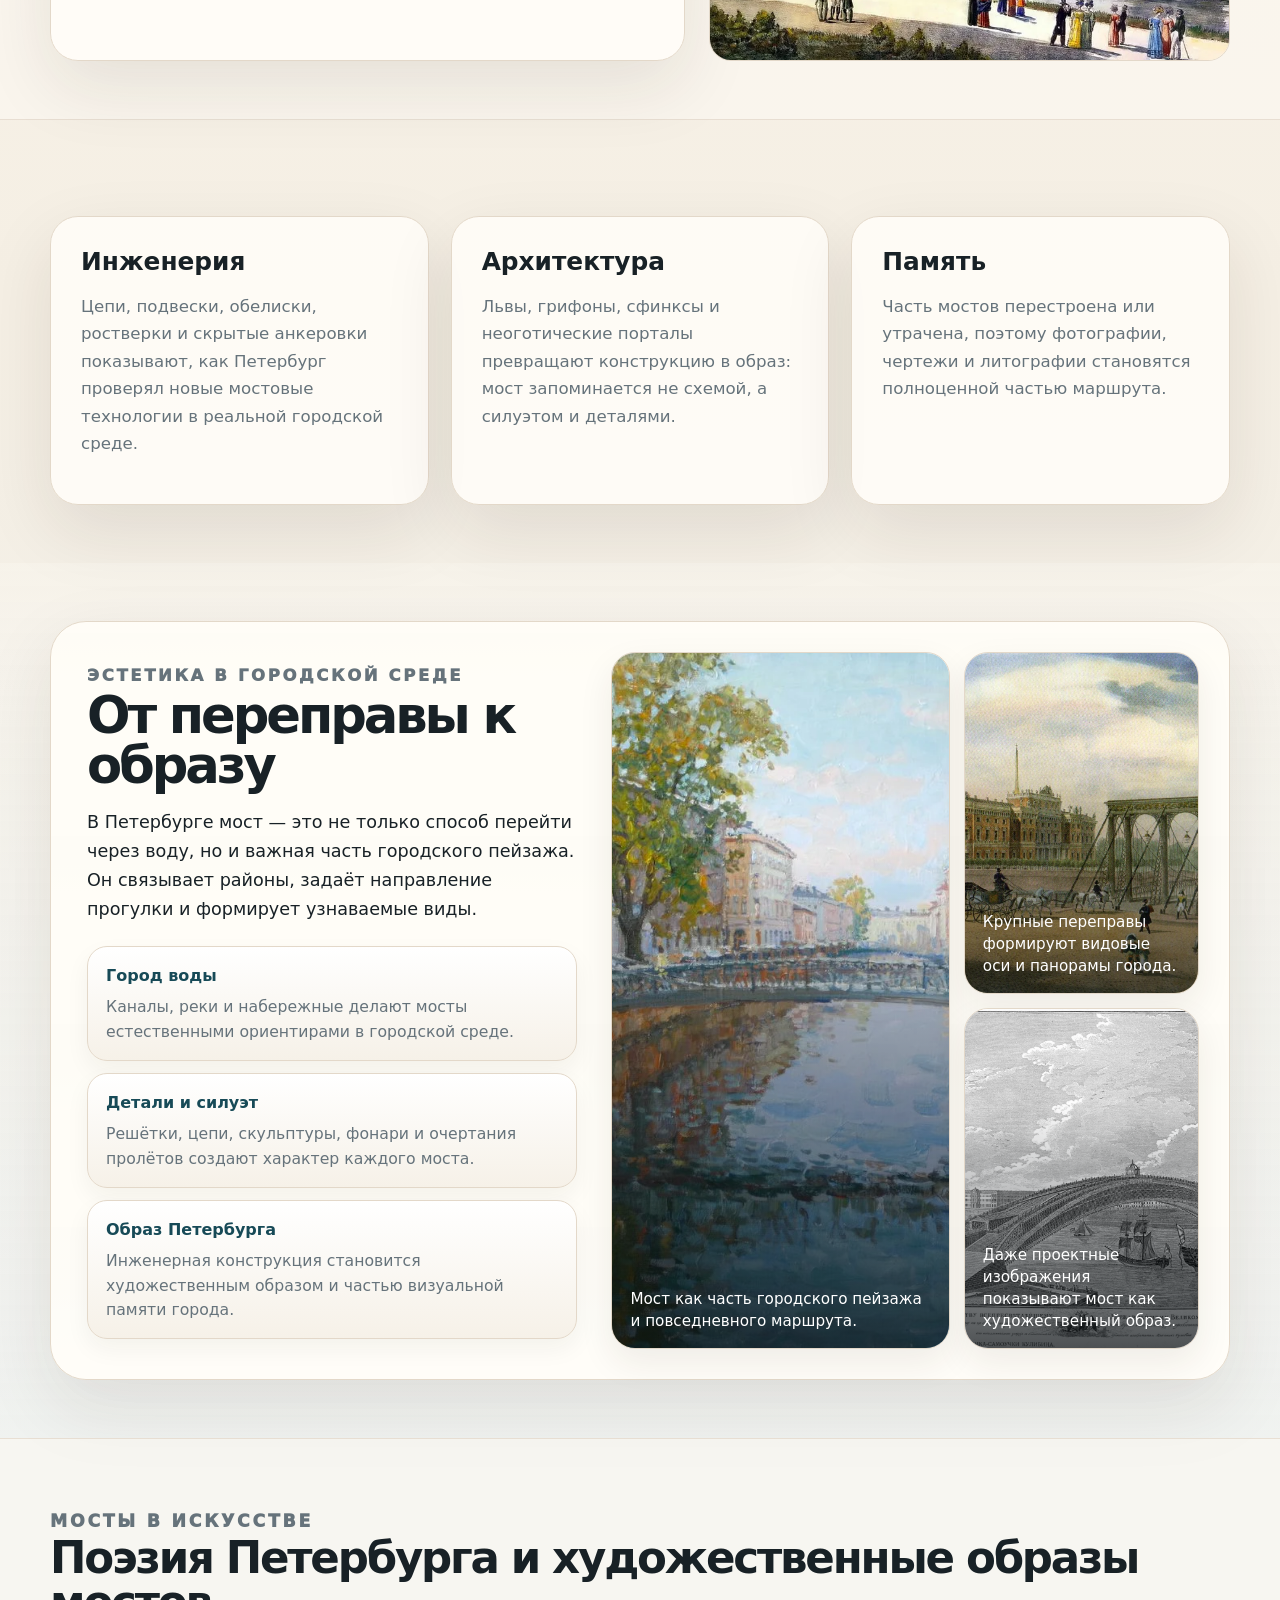
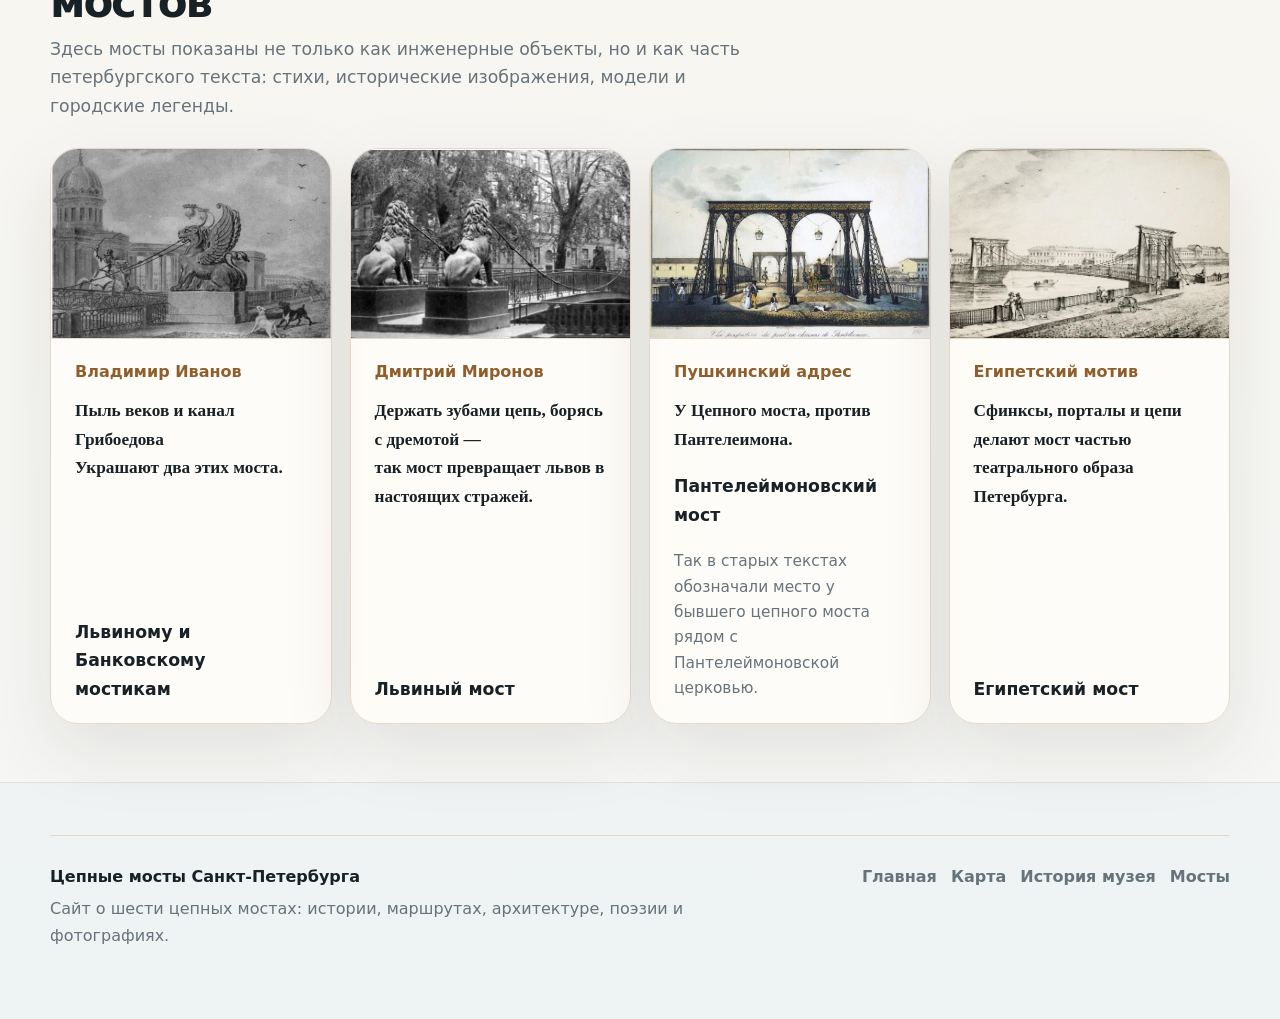
==== commit 04e1d56f: "Refine aesthetics section on homepage" ====
--- a/index.html
+++ b/index.html
@@ -68,16 +68,35 @@
     <div class="aesthetic-copy">
       <p class="eyebrow">Эстетика в городской среде</p>
       <h2>От переправы к образу</h2>
-      <p>Петербург с самого основания был городом воды, островов и каналов. Поэтому мост здесь не просто решает практическую задачу: он связывает районы, задаёт направление движения и формирует видовые точки.</p>
-      <p>В малом масштабе набережных особенно важны детали: силуэт пролёта, рисунок решётки, фонари, цепи, скульптуры и отражения в воде. Так инженерная конструкция становится частью городского образа.</p>
-      <div class="aesthetic-facts">
-        <span>город воды</span><span>малый масштаб</span><span>конструкция как образ</span>
+      <p class="aesthetic-lead">В Петербурге мост — это не только способ перейти через воду, но и важная часть городского пейзажа. Он связывает районы, задаёт направление прогулки и формирует узнаваемые виды.</p>
+      <div class="aesthetic-points">
+        <article class="aesthetic-point">
+          <h3>Город воды</h3>
+          <p>Каналы, реки и набережные делают мосты естественными ориентирами в городской среде.</p>
+        </article>
+        <article class="aesthetic-point">
+          <h3>Детали и силуэт</h3>
+          <p>Решётки, цепи, скульптуры, фонари и очертания пролётов создают характер каждого моста.</p>
+        </article>
+        <article class="aesthetic-point">
+          <h3>Образ Петербурга</h3>
+          <p>Инженерная конструкция становится художественным образом и частью визуальной памяти города.</p>
+        </article>
       </div>
     </div>
     <div class="aesthetic-visual" aria-label="Иллюстрации к теме эстетики мостов в городской среде">
-      <img class="aesthetic-main" src="assets/images/aesthetics/aesthetic-canal-painting.webp" alt="Мост через канал в городском пространстве Петербурга">
-      <img src="assets/images/aesthetics/aesthetic-neva-bridge.webp" alt="Историческое изображение моста в пространстве большой Невы">
-      <img src="assets/images/aesthetics/aesthetic-kulibin-bridge.webp" alt="Проект моста через Неву Ивана Кулибина">
+      <figure class="aesthetic-card aesthetic-main">
+        <img src="assets/images/aesthetics/aesthetic-canal-painting.webp" alt="Живописный вид моста через канал в городской среде Петербурга">
+        <figcaption>Мост как часть городского пейзажа и повседневного маршрута.</figcaption>
+      </figure>
+      <figure class="aesthetic-card">
+        <img src="assets/images/aesthetics/aesthetic-neva-bridge.webp" alt="Историческое изображение моста в пространстве Невы">
+        <figcaption>Крупные переправы формируют видовые оси и панорамы города.</figcaption>
+      </figure>
+      <figure class="aesthetic-card">
+        <img src="assets/images/aesthetics/aesthetic-kulibin-bridge.webp" alt="Проект моста через Неву Ивана Кулибина">
+        <figcaption>Даже проектные изображения показывают мост как художественный образ.</figcaption>
+      </figure>
     </div>
   </div>
 </section>
--- a/assets/css/main.css
+++ b/assets/css/main.css
@@ -57,9 +57,21 @@
   margin-top: 1rem;
 }
 /* Aesthetics in urban space */
-.aesthetic-section{background:linear-gradient(180deg,rgba(255,253,248,.2),rgba(237,242,243,.45))}
-.aesthetic-panel{display:grid;grid-template-columns:minmax(0,.95fr) minmax(420px,1.05fr);gap:28px;align-items:stretch;background:rgba(255,253,248,.88);border:1px solid var(--line);border-radius:36px;box-shadow:var(--shadow);padding:24px}
-.aesthetic-copy{padding:18px 10px 18px 14px;align-self:center}.aesthetic-copy h2{font-size:clamp(2.1rem,4vw,4.5rem);line-height:.98;letter-spacing:-.06em;margin:0 0 20px}.aesthetic-copy p{color:var(--muted);font-size:1.08rem;margin:0 0 15px}.aesthetic-facts{display:flex;flex-wrap:wrap;gap:10px;margin-top:24px}.aesthetic-facts span{padding:8px 12px;border-radius:999px;background:#e9f1f2;color:var(--accent);font-weight:900;font-size:.86rem}
-.aesthetic-visual{display:grid;grid-template-columns:1.25fr .8fr;grid-template-rows:1fr 1fr;gap:14px}.aesthetic-visual img{width:100%;height:100%;min-height:190px;object-fit:cover;border-radius:24px;border:1px solid var(--line);box-shadow:0 14px 34px rgba(45,34,20,.08)}.aesthetic-visual .aesthetic-main{grid-row:1/3;min-height:430px}
-@media(max-width:1080px){.aesthetic-panel{grid-template-columns:1fr}.aesthetic-visual .aesthetic-main{min-height:360px}}
-@media(max-width:820px){.aesthetic-panel{padding:16px;border-radius:28px}.aesthetic-visual{grid-template-columns:1fr}.aesthetic-visual .aesthetic-main{grid-row:auto;min-height:270px}.aesthetic-visual img{min-height:220px}.aesthetic-copy{padding:8px}}
+.aesthetic-section{background:linear-gradient(180deg,rgba(255,253,248,.26),rgba(238,243,244,.48))}
+.aesthetic-panel{display:grid;grid-template-columns:minmax(0,.92fr) minmax(420px,1.08fr);gap:30px;align-items:stretch;background:rgba(255,253,248,.92);border:1px solid var(--line);border-radius:36px;box-shadow:var(--shadow);padding:30px}
+.aesthetic-copy{padding:10px 4px 10px 6px;align-self:center}
+.aesthetic-copy h2{font-size:clamp(2.2rem,4vw,4.2rem);line-height:.98;letter-spacing:-.06em;margin:0 0 18px}
+.aesthetic-copy .aesthetic-lead{font-size:1.1rem;color:var(--text);margin:0 0 18px;max-width:58ch}
+.aesthetic-copy p{color:var(--muted);font-size:1.03rem;margin:0}
+.aesthetic-points{display:grid;gap:12px;margin-top:22px}
+.aesthetic-point{padding:16px 18px;border-radius:20px;background:linear-gradient(180deg,#fff 0%,#f6f1e8 100%);border:1px solid var(--line);box-shadow:0 10px 24px rgba(45,34,20,.05)}
+.aesthetic-point h3{margin:0 0 6px;font-size:1rem;color:var(--accent)}
+.aesthetic-point p{font-size:.98rem;line-height:1.55}
+.aesthetic-visual{display:grid;grid-template-columns:1.18fr .82fr;grid-template-rows:1fr 1fr;gap:14px}
+.aesthetic-card{position:relative;overflow:hidden;border-radius:24px;border:1px solid var(--line);box-shadow:0 14px 34px rgba(45,34,20,.08);background:#fff;margin:0;display:flex;align-items:flex-end;min-height:205px}
+.aesthetic-card img{position:absolute;inset:0;width:100%;height:100%;object-fit:cover}
+.aesthetic-card::after{content:"";position:absolute;inset:0;background:linear-gradient(180deg,rgba(10,15,18,0) 28%,rgba(10,15,18,.72) 100%)}
+.aesthetic-card figcaption{position:relative;z-index:1;color:#fff;padding:18px 18px 16px;font-size:.95rem;line-height:1.45}
+.aesthetic-visual .aesthetic-main{grid-row:1/3;min-height:468px}
+@media(max-width:1080px){.aesthetic-panel{grid-template-columns:1fr;padding:24px}.aesthetic-visual .aesthetic-main{min-height:360px}}
+@media(max-width:820px){.aesthetic-panel{padding:18px;border-radius:28px}.aesthetic-copy{padding:6px 2px}.aesthetic-visual{grid-template-columns:1fr}.aesthetic-visual .aesthetic-main{grid-row:auto;min-height:300px}.aesthetic-card{min-height:240px}.aesthetic-card figcaption{padding:16px}}
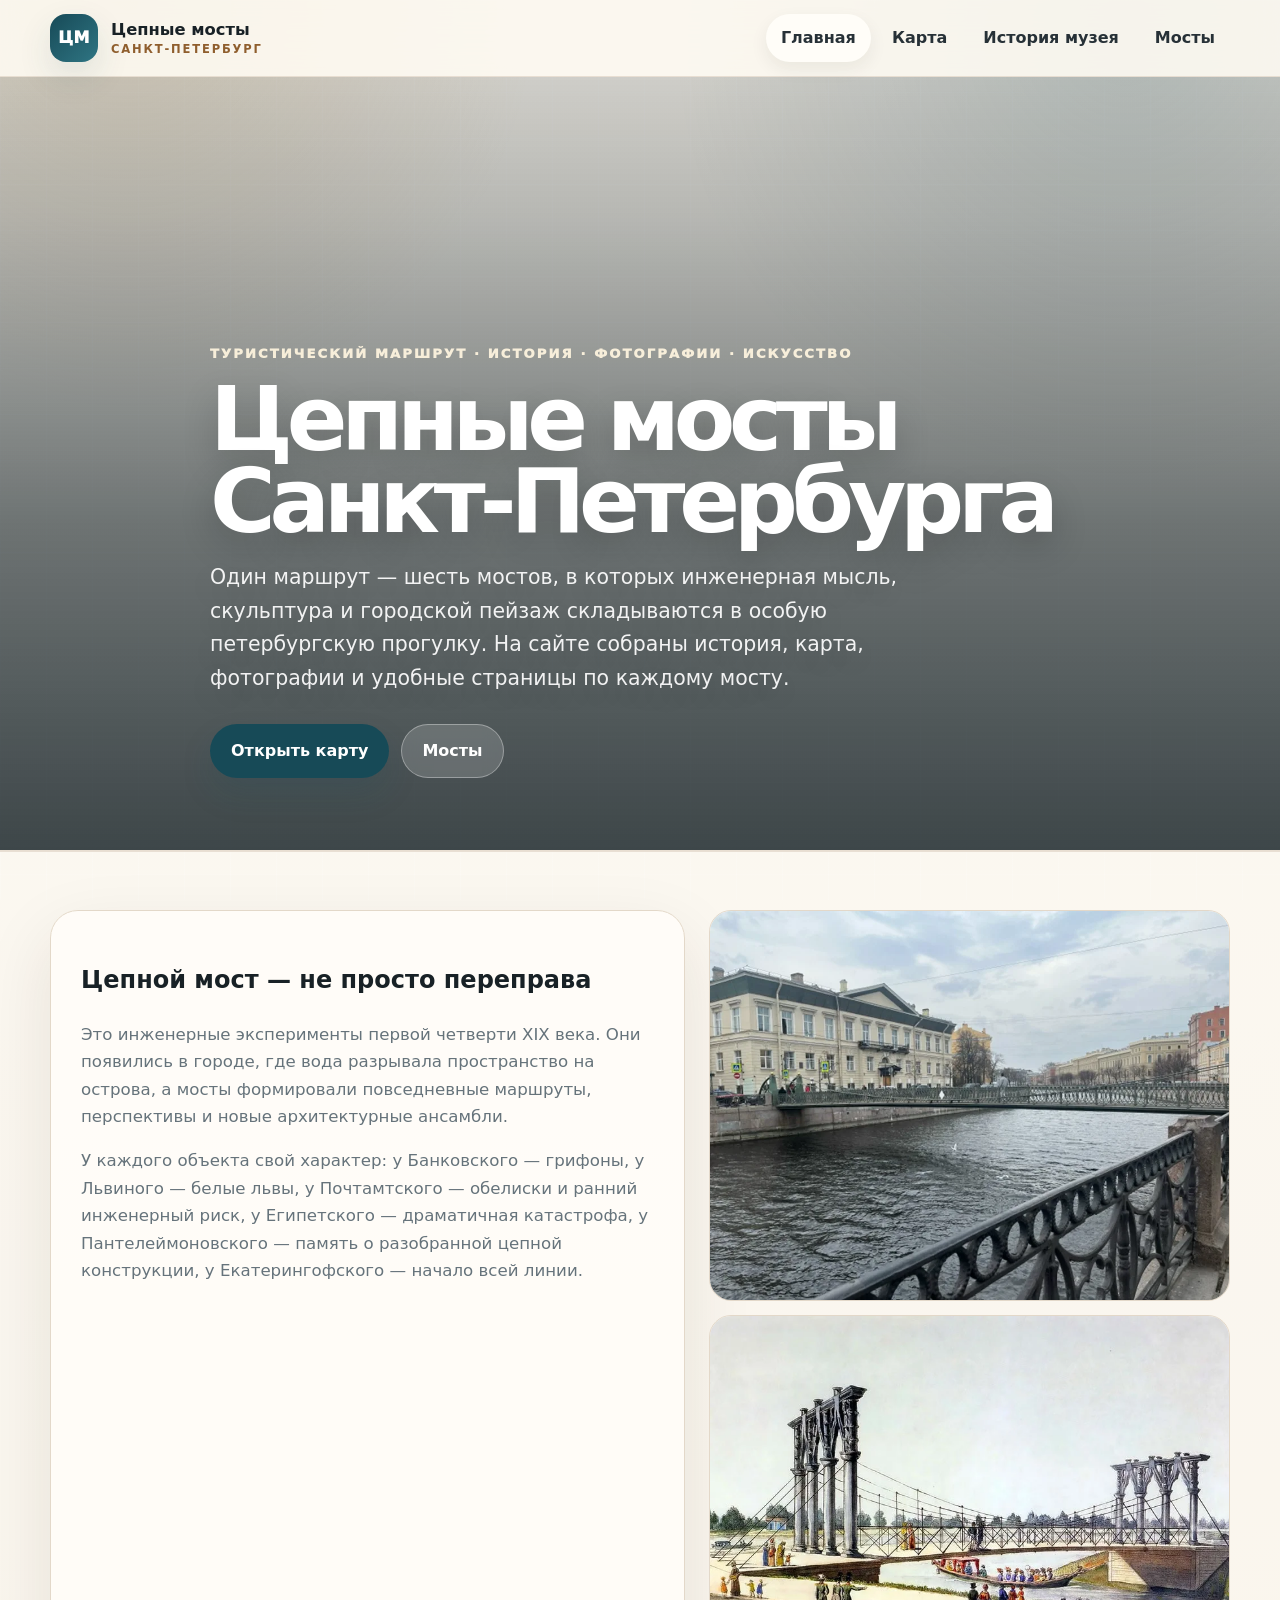
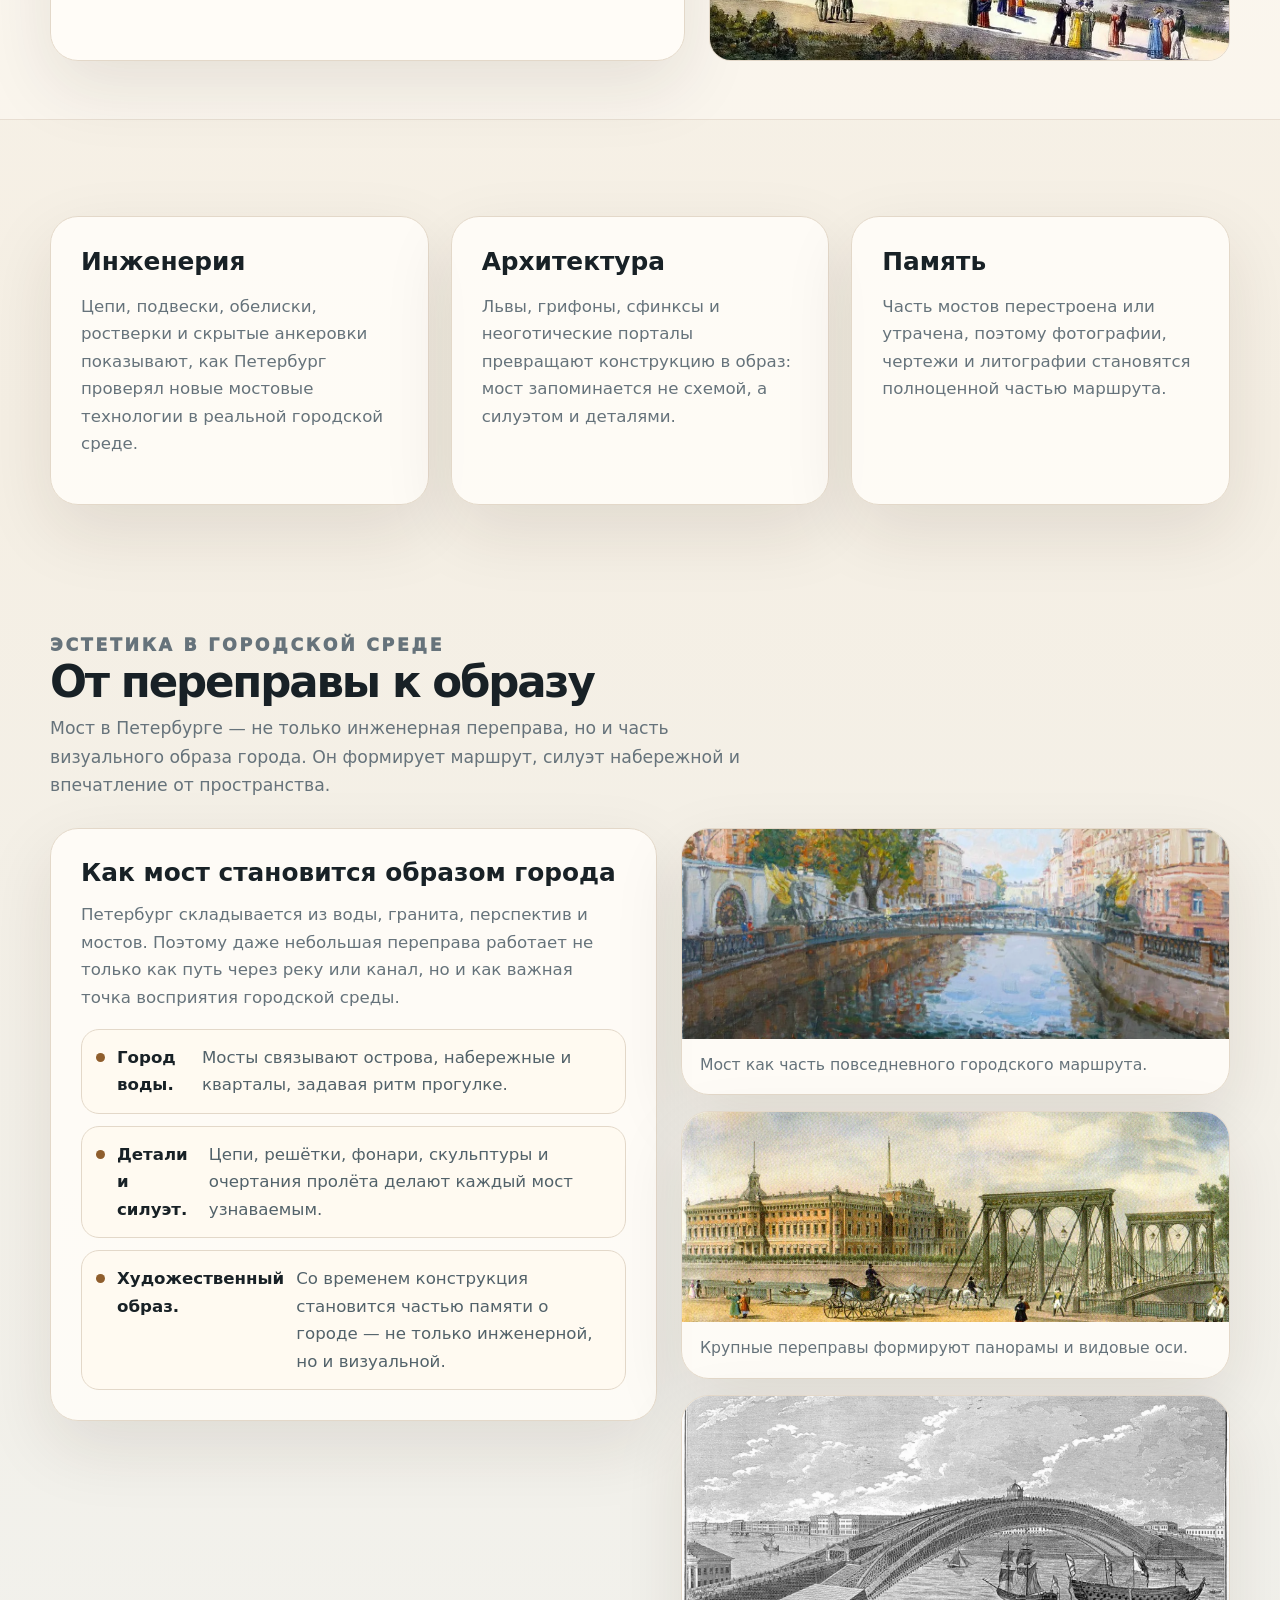
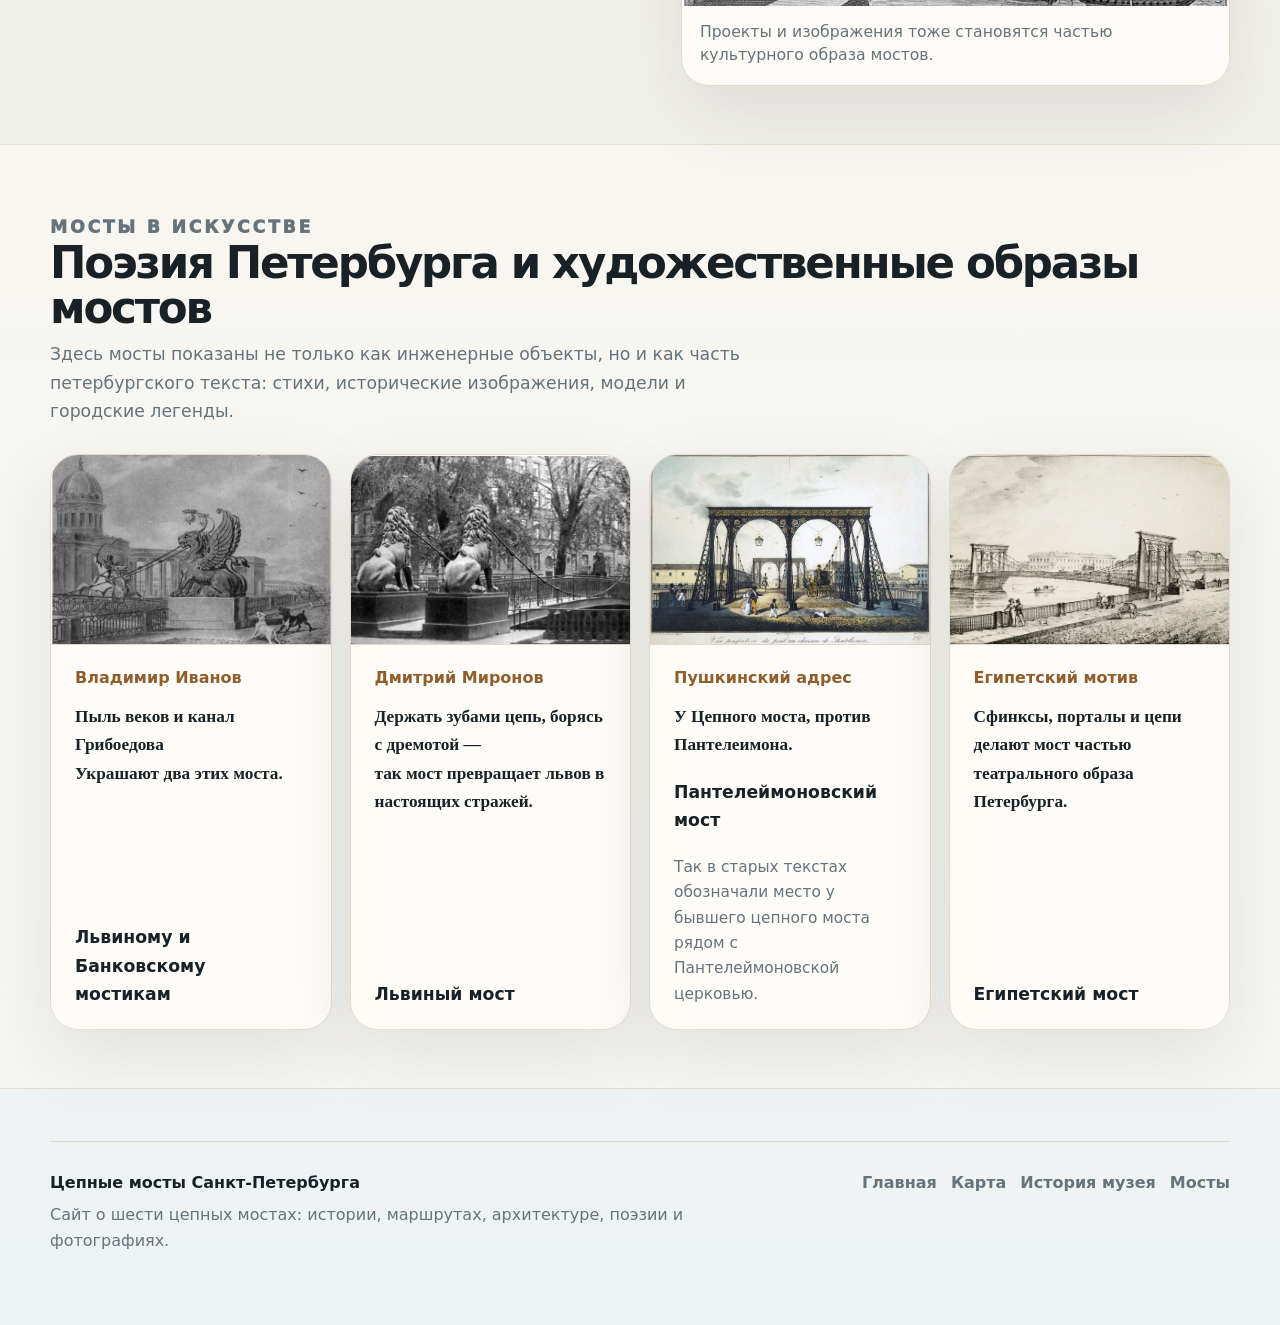
==== commit c3912a95: "Restyle aesthetics section" ====
--- a/index.html
+++ b/index.html
@@ -64,38 +64,35 @@
 </section>
 
 <section class="section aesthetic-section">
-  <div class="container aesthetic-panel">
-    <div class="aesthetic-copy">
+  <div class="container section-title">
+    <div>
       <p class="eyebrow">Эстетика в городской среде</p>
       <h2>От переправы к образу</h2>
-      <p class="aesthetic-lead">В Петербурге мост — это не только способ перейти через воду, но и важная часть городского пейзажа. Он связывает районы, задаёт направление прогулки и формирует узнаваемые виды.</p>
-      <div class="aesthetic-points">
-        <article class="aesthetic-point">
-          <h3>Город воды</h3>
-          <p>Каналы, реки и набережные делают мосты естественными ориентирами в городской среде.</p>
-        </article>
-        <article class="aesthetic-point">
-          <h3>Детали и силуэт</h3>
-          <p>Решётки, цепи, скульптуры, фонари и очертания пролётов создают характер каждого моста.</p>
-        </article>
-        <article class="aesthetic-point">
-          <h3>Образ Петербурга</h3>
-          <p>Инженерная конструкция становится художественным образом и частью визуальной памяти города.</p>
-        </article>
-      </div>
+      <p>Мост в Петербурге — не только инженерная переправа, но и часть визуального образа города. Он формирует маршрут, силуэт набережной и впечатление от пространства.</p>
     </div>
-    <div class="aesthetic-visual" aria-label="Иллюстрации к теме эстетики мостов в городской среде">
-      <figure class="aesthetic-card aesthetic-main">
-        <img src="assets/images/aesthetics/aesthetic-canal-painting.webp" alt="Живописный вид моста через канал в городской среде Петербурга">
-        <figcaption>Мост как часть городского пейзажа и повседневного маршрута.</figcaption>
+  </div>
+  <div class="container aesthetic-grid-clean">
+    <article class="panel aesthetic-text-panel">
+      <h3>Как мост становится образом города</h3>
+      <p>Петербург складывается из воды, гранита, перспектив и мостов. Поэтому даже небольшая переправа работает не только как путь через реку или канал, но и как важная точка восприятия городской среды.</p>
+      <ul class="feature-list aesthetic-list">
+        <li><strong>Город воды.</strong> Мосты связывают острова, набережные и кварталы, задавая ритм прогулке.</li>
+        <li><strong>Детали и силуэт.</strong> Цепи, решётки, фонари, скульптуры и очертания пролёта делают каждый мост узнаваемым.</li>
+        <li><strong>Художественный образ.</strong> Со временем конструкция становится частью памяти о городе — не только инженерной, но и визуальной.</li>
+      </ul>
+    </article>
+    <div class="aesthetic-cards-grid">
+      <figure class="aesthetic-mini-card">
+        <img src="assets/images/aesthetics/aesthetic-canal-painting.webp" alt="Мост через канал как часть городского пейзажа">
+        <figcaption>Мост как часть повседневного городского маршрута.</figcaption>
       </figure>
-      <figure class="aesthetic-card">
-        <img src="assets/images/aesthetics/aesthetic-neva-bridge.webp" alt="Историческое изображение моста в пространстве Невы">
-        <figcaption>Крупные переправы формируют видовые оси и панорамы города.</figcaption>
+      <figure class="aesthetic-mini-card">
+        <img src="assets/images/aesthetics/aesthetic-neva-bridge.webp" alt="Историческое изображение крупного моста на Неве">
+        <figcaption>Крупные переправы формируют панорамы и видовые оси.</figcaption>
       </figure>
-      <figure class="aesthetic-card">
+      <figure class="aesthetic-mini-card">
         <img src="assets/images/aesthetics/aesthetic-kulibin-bridge.webp" alt="Проект моста через Неву Ивана Кулибина">
-        <figcaption>Даже проектные изображения показывают мост как художественный образ.</figcaption>
+        <figcaption>Проекты и изображения тоже становятся частью культурного образа мостов.</figcaption>
       </figure>
     </div>
   </div>
--- a/assets/css/main.css
+++ b/assets/css/main.css
@@ -57,21 +57,16 @@
   margin-top: 1rem;
 }
 /* Aesthetics in urban space */
-.aesthetic-section{background:linear-gradient(180deg,rgba(255,253,248,.26),rgba(238,243,244,.48))}
-.aesthetic-panel{display:grid;grid-template-columns:minmax(0,.92fr) minmax(420px,1.08fr);gap:30px;align-items:stretch;background:rgba(255,253,248,.92);border:1px solid var(--line);border-radius:36px;box-shadow:var(--shadow);padding:30px}
-.aesthetic-copy{padding:10px 4px 10px 6px;align-self:center}
-.aesthetic-copy h2{font-size:clamp(2.2rem,4vw,4.2rem);line-height:.98;letter-spacing:-.06em;margin:0 0 18px}
-.aesthetic-copy .aesthetic-lead{font-size:1.1rem;color:var(--text);margin:0 0 18px;max-width:58ch}
-.aesthetic-copy p{color:var(--muted);font-size:1.03rem;margin:0}
-.aesthetic-points{display:grid;gap:12px;margin-top:22px}
-.aesthetic-point{padding:16px 18px;border-radius:20px;background:linear-gradient(180deg,#fff 0%,#f6f1e8 100%);border:1px solid var(--line);box-shadow:0 10px 24px rgba(45,34,20,.05)}
-.aesthetic-point h3{margin:0 0 6px;font-size:1rem;color:var(--accent)}
-.aesthetic-point p{font-size:.98rem;line-height:1.55}
-.aesthetic-visual{display:grid;grid-template-columns:1.18fr .82fr;grid-template-rows:1fr 1fr;gap:14px}
-.aesthetic-card{position:relative;overflow:hidden;border-radius:24px;border:1px solid var(--line);box-shadow:0 14px 34px rgba(45,34,20,.08);background:#fff;margin:0;display:flex;align-items:flex-end;min-height:205px}
-.aesthetic-card img{position:absolute;inset:0;width:100%;height:100%;object-fit:cover}
-.aesthetic-card::after{content:"";position:absolute;inset:0;background:linear-gradient(180deg,rgba(10,15,18,0) 28%,rgba(10,15,18,.72) 100%)}
-.aesthetic-card figcaption{position:relative;z-index:1;color:#fff;padding:18px 18px 16px;font-size:.95rem;line-height:1.45}
-.aesthetic-visual .aesthetic-main{grid-row:1/3;min-height:468px}
-@media(max-width:1080px){.aesthetic-panel{grid-template-columns:1fr;padding:24px}.aesthetic-visual .aesthetic-main{min-height:360px}}
-@media(max-width:820px){.aesthetic-panel{padding:18px;border-radius:28px}.aesthetic-copy{padding:6px 2px}.aesthetic-visual{grid-template-columns:1fr}.aesthetic-visual .aesthetic-main{grid-row:auto;min-height:300px}.aesthetic-card{min-height:240px}.aesthetic-card figcaption{padding:16px}}
+.aesthetic-section{background:transparent}
+.aesthetic-grid-clean{display:grid;grid-template-columns:minmax(0,1.05fr) minmax(0,.95fr);gap:24px;align-items:start}
+.aesthetic-text-panel{padding:30px}
+.aesthetic-text-panel h3{margin:0 0 14px;font-size:1.55rem;line-height:1.15}
+.aesthetic-text-panel>p{margin:0 0 18px;color:var(--muted);font-size:1.04rem}
+.aesthetic-list{margin-top:0}
+.aesthetic-list strong{color:var(--ink)}
+.aesthetic-cards-grid{display:grid;grid-template-columns:1fr;gap:16px}
+.aesthetic-mini-card{margin:0;background:rgba(255,253,248,.86);border:1px solid var(--line);border-radius:var(--radius);box-shadow:var(--shadow);overflow:hidden}
+.aesthetic-mini-card img{width:100%;height:210px;object-fit:cover}
+.aesthetic-mini-card figcaption{padding:14px 18px 18px;color:var(--muted);font-size:.98rem;line-height:1.5}
+@media(max-width:1080px){.aesthetic-grid-clean{grid-template-columns:1fr}.aesthetic-cards-grid{grid-template-columns:repeat(3,minmax(0,1fr))}.aesthetic-mini-card img{height:180px}}
+@media(max-width:820px){.aesthetic-cards-grid{grid-template-columns:1fr}.aesthetic-text-panel{padding:24px}.aesthetic-mini-card img{height:190px}}
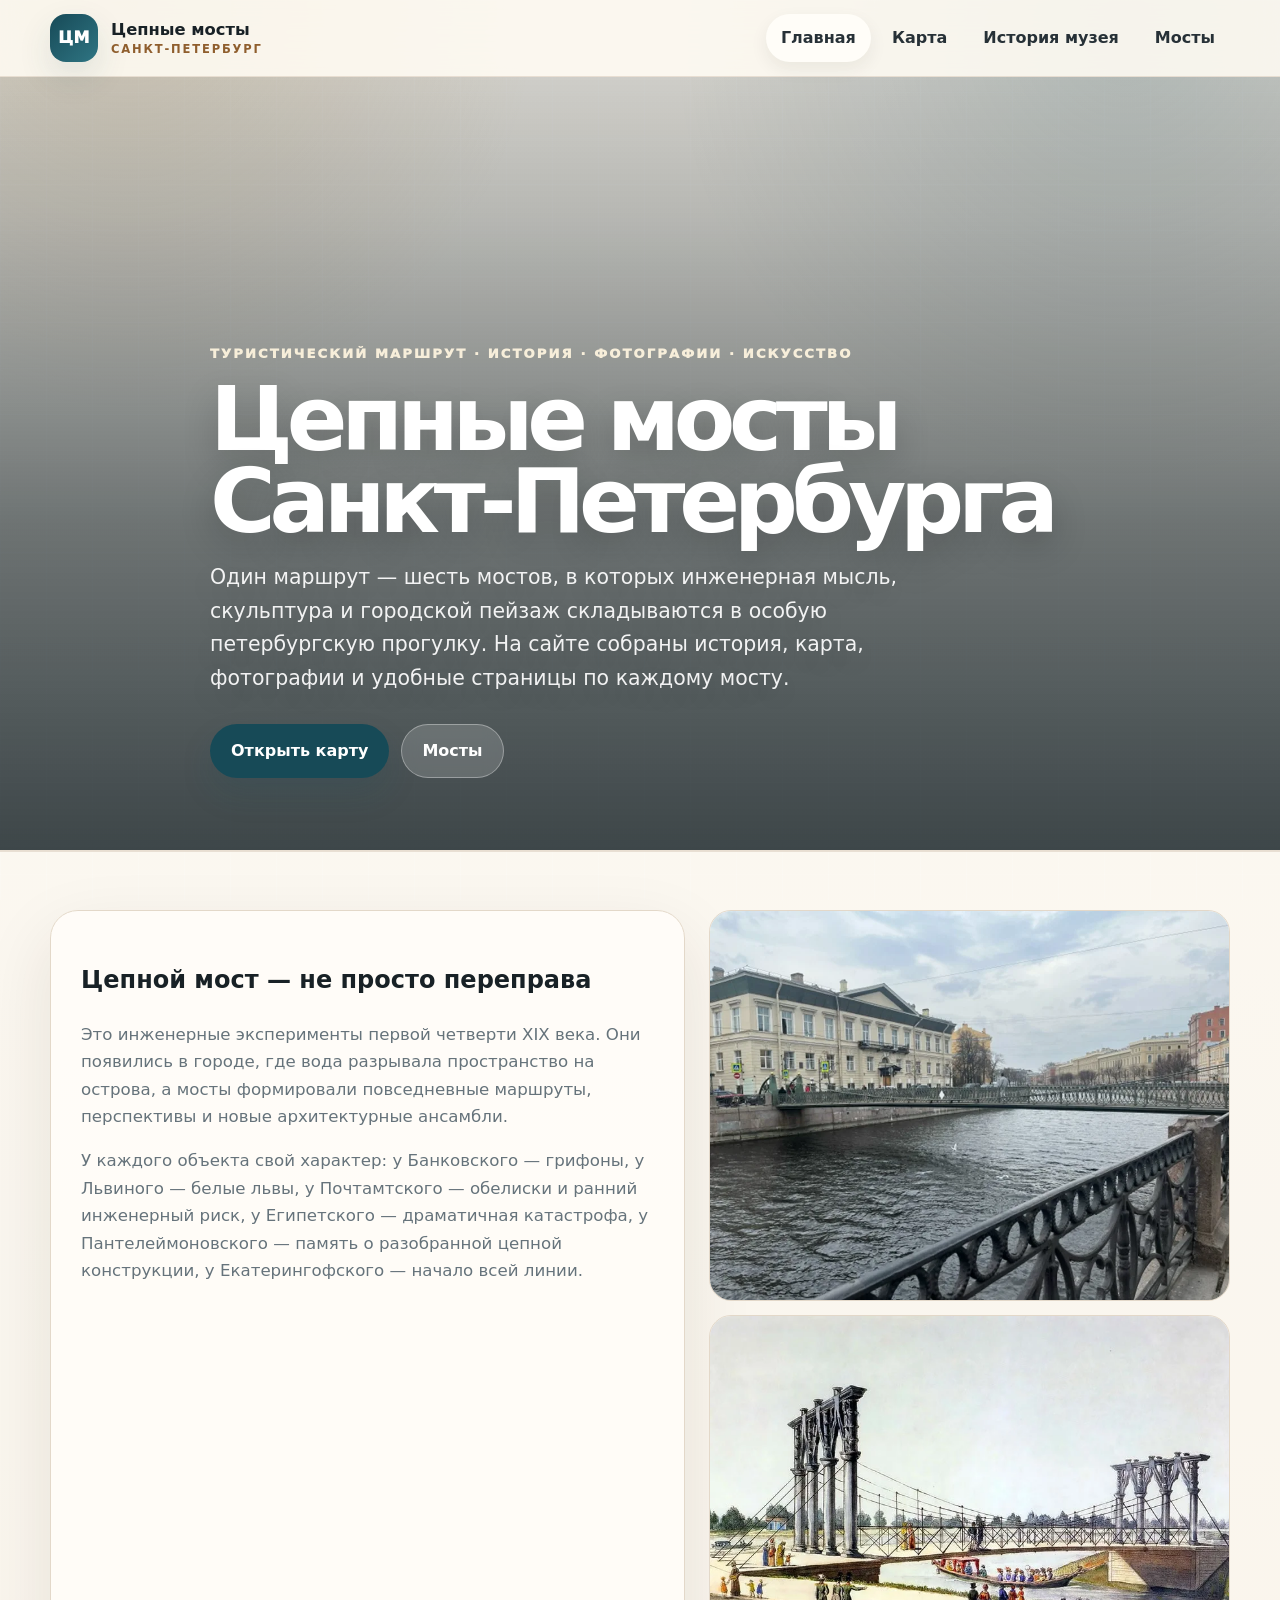
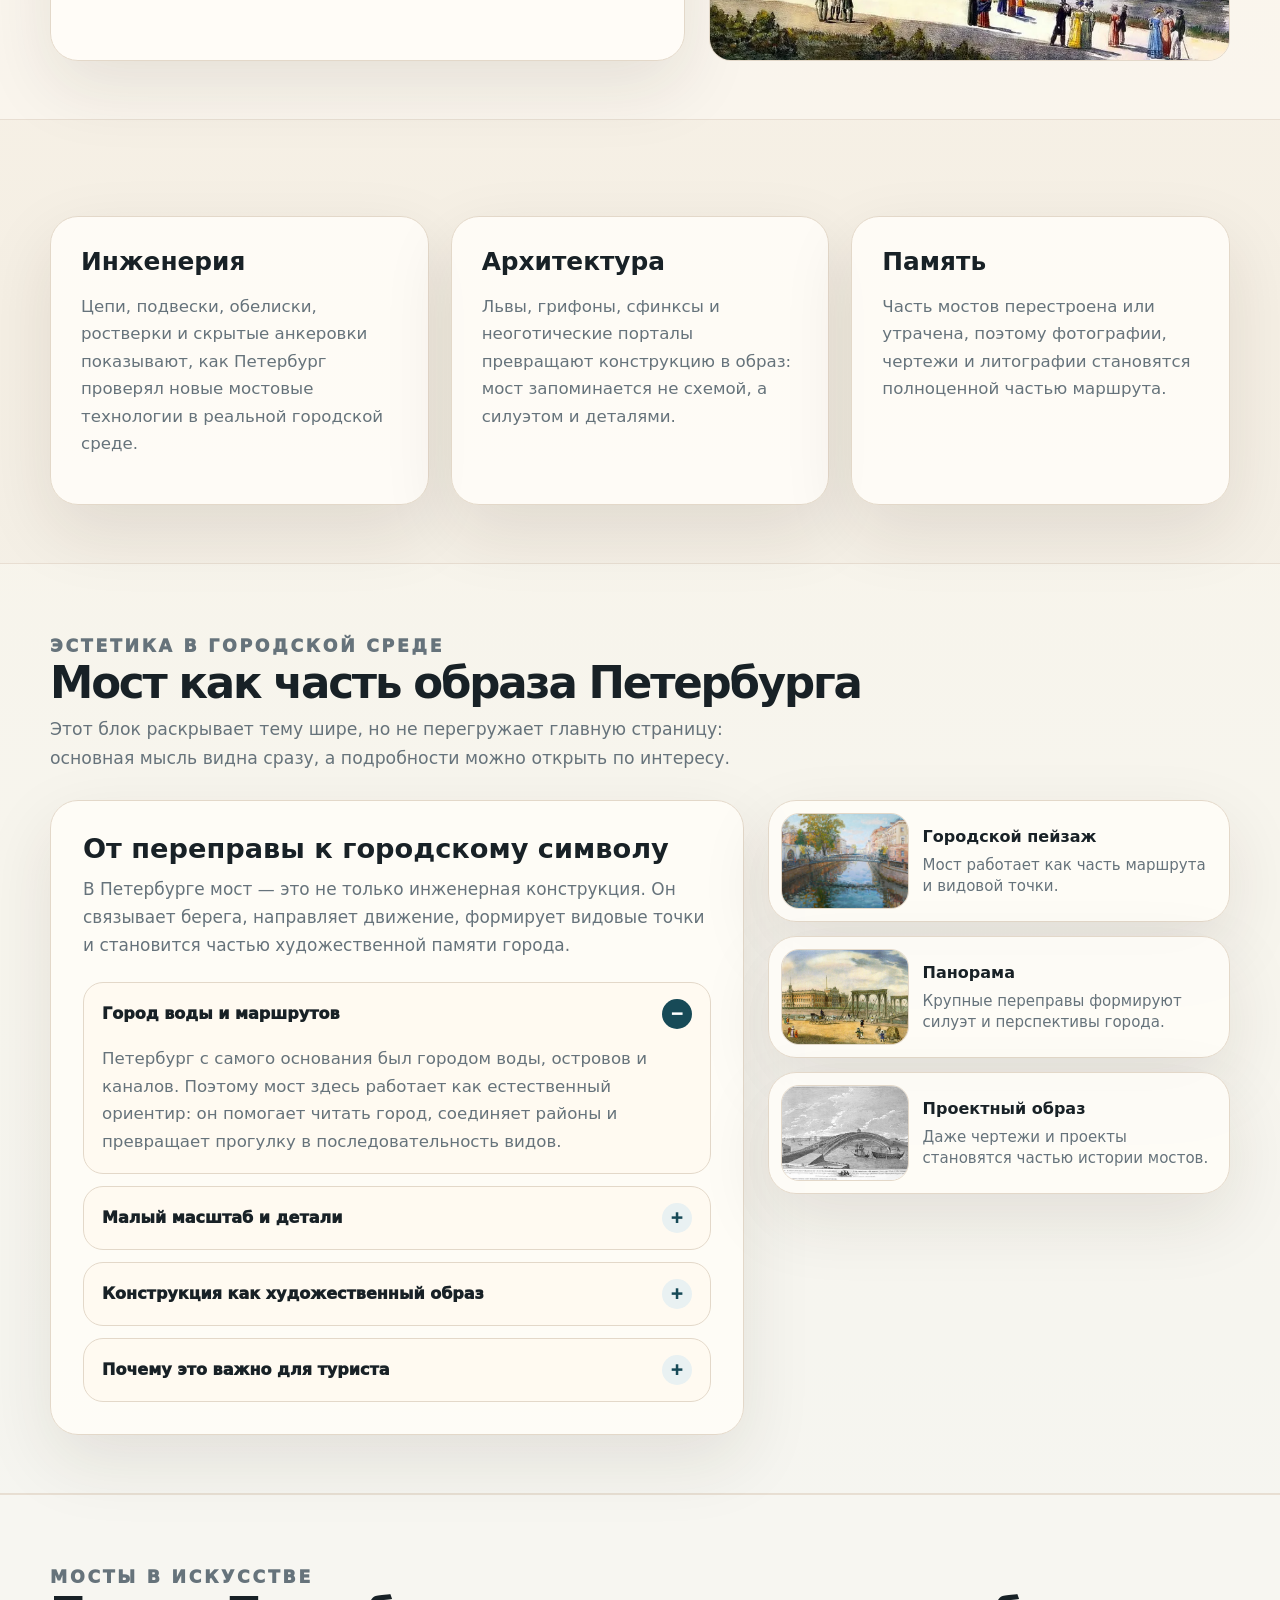
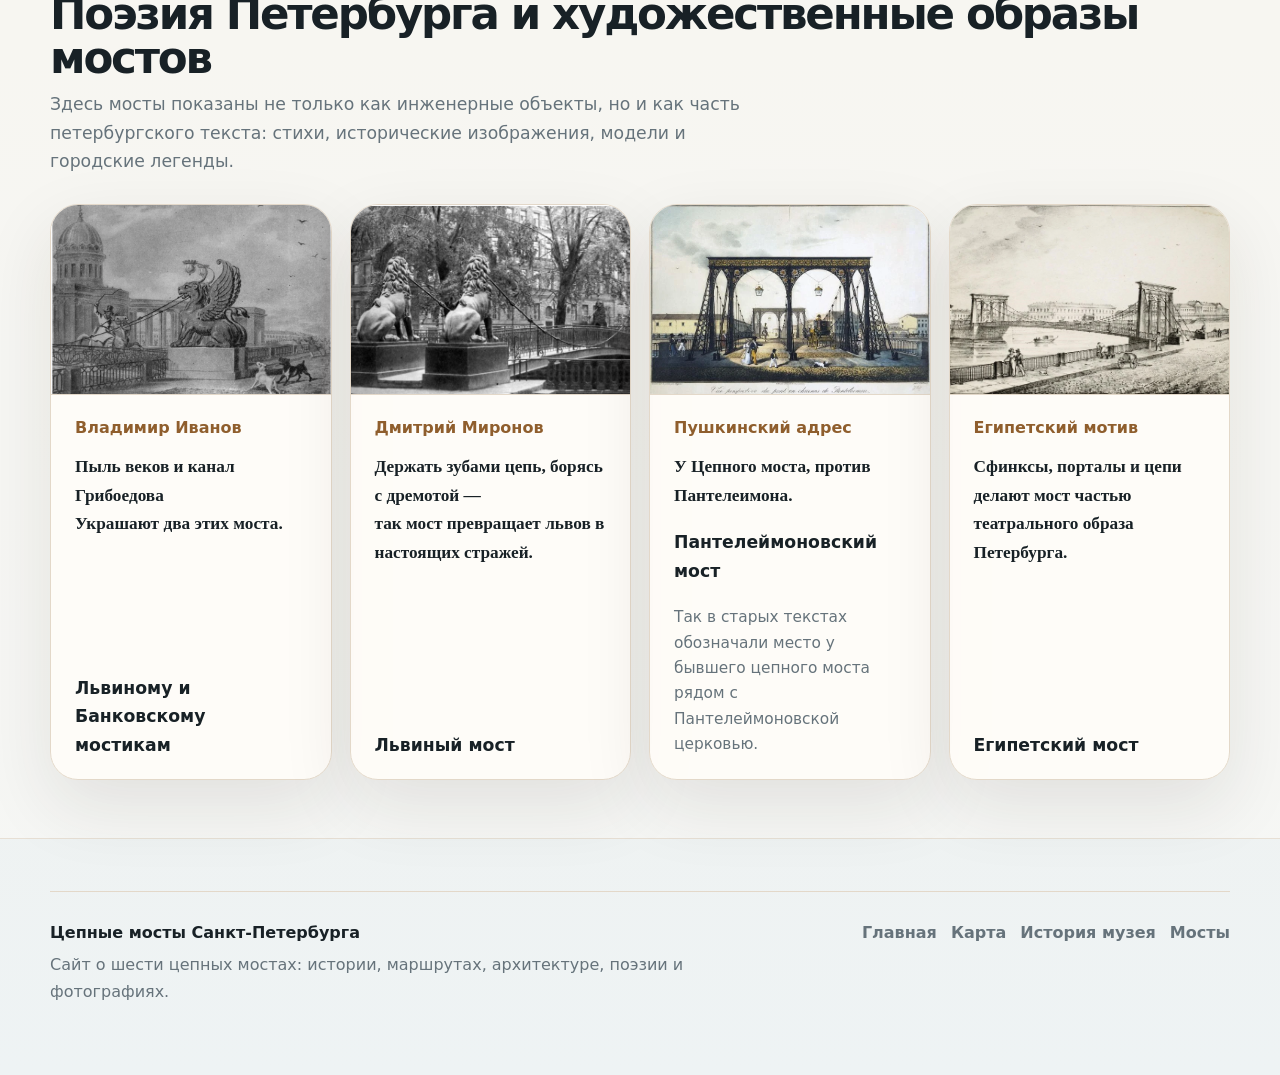
==== commit e8b53592: "Add expandable aesthetics section" ====
--- a/index.html
+++ b/index.html
@@ -67,34 +67,61 @@
   <div class="container section-title">
     <div>
       <p class="eyebrow">Эстетика в городской среде</p>
-      <h2>От переправы к образу</h2>
-      <p>Мост в Петербурге — не только инженерная переправа, но и часть визуального образа города. Он формирует маршрут, силуэт набережной и впечатление от пространства.</p>
+      <h2>Мост как часть образа Петербурга</h2>
+      <p>Этот блок раскрывает тему шире, но не перегружает главную страницу: основная мысль видна сразу, а подробности можно открыть по интересу.</p>
     </div>
   </div>
-  <div class="container aesthetic-grid-clean">
-    <article class="panel aesthetic-text-panel">
-      <h3>Как мост становится образом города</h3>
-      <p>Петербург складывается из воды, гранита, перспектив и мостов. Поэтому даже небольшая переправа работает не только как путь через реку или канал, но и как важная точка восприятия городской среды.</p>
-      <ul class="feature-list aesthetic-list">
-        <li><strong>Город воды.</strong> Мосты связывают острова, набережные и кварталы, задавая ритм прогулке.</li>
-        <li><strong>Детали и силуэт.</strong> Цепи, решётки, фонари, скульптуры и очертания пролёта делают каждый мост узнаваемым.</li>
-        <li><strong>Художественный образ.</strong> Со временем конструкция становится частью памяти о городе — не только инженерной, но и визуальной.</li>
-      </ul>
+
+  <div class="container aesthetic-layout">
+    <article class="panel aesthetic-intro-card">
+      <h3>От переправы к городскому символу</h3>
+      <p>В Петербурге мост — это не только инженерная конструкция. Он связывает берега, направляет движение, формирует видовые точки и становится частью художественной памяти города.</p>
+
+      <div class="aesthetic-accordion">
+        <details open>
+          <summary>Город воды и маршрутов</summary>
+          <div>
+            <p>Петербург с самого основания был городом воды, островов и каналов. Поэтому мост здесь работает как естественный ориентир: он помогает читать город, соединяет районы и превращает прогулку в последовательность видов.</p>
+          </div>
+        </details>
+
+        <details>
+          <summary>Малый масштаб и детали</summary>
+          <div>
+            <p>На набережных особенно важны детали: силуэт пролёта, рисунок решётки, фонари, цепи, скульптуры и отражения в воде. Именно они делают мост узнаваемым и отличают одну переправу от другой.</p>
+          </div>
+        </details>
+
+        <details>
+          <summary>Конструкция как художественный образ</summary>
+          <div>
+            <p>Цепные мосты интересны тем, что инженерная логика в них соединяется с декоративной программой. Львы, грифоны, сфинксы, порталы и обелиски превращают техническое сооружение в городской образ.</p>
+          </div>
+        </details>
+
+        <details>
+          <summary>Почему это важно для туриста</summary>
+          <div>
+            <p>Осматривать такие мосты лучше не только “в целом”, но и близко: смотреть на опоры, скульптуры, решётки, крепления цепей, перспективу канала и то, как мост вписан в окружающую застройку.</p>
+          </div>
+        </details>
+      </div>
     </article>
-    <div class="aesthetic-cards-grid">
-      <figure class="aesthetic-mini-card">
+
+    <aside class="aesthetic-side">
+      <figure class="aesthetic-side-card">
         <img src="assets/images/aesthetics/aesthetic-canal-painting.webp" alt="Мост через канал как часть городского пейзажа">
-        <figcaption>Мост как часть повседневного городского маршрута.</figcaption>
+        <figcaption><b>Городской пейзаж</b><span>Мост работает как часть маршрута и видовой точки.</span></figcaption>
       </figure>
-      <figure class="aesthetic-mini-card">
+      <figure class="aesthetic-side-card">
         <img src="assets/images/aesthetics/aesthetic-neva-bridge.webp" alt="Историческое изображение крупного моста на Неве">
-        <figcaption>Крупные переправы формируют панорамы и видовые оси.</figcaption>
+        <figcaption><b>Панорама</b><span>Крупные переправы формируют силуэт и перспективы города.</span></figcaption>
       </figure>
-      <figure class="aesthetic-mini-card">
+      <figure class="aesthetic-side-card">
         <img src="assets/images/aesthetics/aesthetic-kulibin-bridge.webp" alt="Проект моста через Неву Ивана Кулибина">
-        <figcaption>Проекты и изображения тоже становятся частью культурного образа мостов.</figcaption>
+        <figcaption><b>Проектный образ</b><span>Даже чертежи и проекты становятся частью истории мостов.</span></figcaption>
       </figure>
-    </div>
+    </aside>
   </div>
 </section>
 
--- a/assets/css/main.css
+++ b/assets/css/main.css
@@ -57,16 +57,24 @@
   margin-top: 1rem;
 }
 /* Aesthetics in urban space */
-.aesthetic-section{background:transparent}
-.aesthetic-grid-clean{display:grid;grid-template-columns:minmax(0,1.05fr) minmax(0,.95fr);gap:24px;align-items:start}
-.aesthetic-text-panel{padding:30px}
-.aesthetic-text-panel h3{margin:0 0 14px;font-size:1.55rem;line-height:1.15}
-.aesthetic-text-panel>p{margin:0 0 18px;color:var(--muted);font-size:1.04rem}
-.aesthetic-list{margin-top:0}
-.aesthetic-list strong{color:var(--ink)}
-.aesthetic-cards-grid{display:grid;grid-template-columns:1fr;gap:16px}
-.aesthetic-mini-card{margin:0;background:rgba(255,253,248,.86);border:1px solid var(--line);border-radius:var(--radius);box-shadow:var(--shadow);overflow:hidden}
-.aesthetic-mini-card img{width:100%;height:210px;object-fit:cover}
-.aesthetic-mini-card figcaption{padding:14px 18px 18px;color:var(--muted);font-size:.98rem;line-height:1.5}
-@media(max-width:1080px){.aesthetic-grid-clean{grid-template-columns:1fr}.aesthetic-cards-grid{grid-template-columns:repeat(3,minmax(0,1fr))}.aesthetic-mini-card img{height:180px}}
-@media(max-width:820px){.aesthetic-cards-grid{grid-template-columns:1fr}.aesthetic-text-panel{padding:24px}.aesthetic-mini-card img{height:190px}}
+.aesthetic-section{background:rgba(255,253,248,.32);border-top:1px solid rgba(227,216,201,.78);border-bottom:1px solid rgba(227,216,201,.78)}
+.aesthetic-layout{display:grid;grid-template-columns:minmax(0,1.08fr) minmax(330px,.72fr);gap:24px;align-items:start}
+.aesthetic-intro-card{padding:32px}
+.aesthetic-intro-card h3{margin:0 0 12px;font-size:1.7rem;line-height:1.15}
+.aesthetic-intro-card>p{margin:0 0 22px;color:var(--muted);font-size:1.06rem;max-width:820px}
+.aesthetic-accordion{display:grid;gap:12px}
+.aesthetic-accordion details{border:1px solid var(--line);border-radius:20px;background:#fffaf1;overflow:hidden}
+.aesthetic-accordion summary{list-style:none;cursor:pointer;padding:16px 18px;font-weight:950;color:var(--ink);display:flex;align-items:center;justify-content:space-between;gap:18px}
+.aesthetic-accordion summary::-webkit-details-marker{display:none}
+.aesthetic-accordion summary::after{content:'+';width:30px;height:30px;flex:0 0 30px;border-radius:50%;display:grid;place-items:center;background:#e9f1f2;color:var(--accent);font-weight:950;transition:.18s ease}
+.aesthetic-accordion details[open] summary::after{content:'−';background:var(--accent);color:#fff}
+.aesthetic-accordion details div{padding:0 18px 18px;color:var(--muted);font-size:1rem}
+.aesthetic-accordion details div p{margin:0}
+.aesthetic-side{display:grid;gap:14px}
+.aesthetic-side-card{margin:0;display:grid;grid-template-columns:128px 1fr;gap:14px;align-items:center;background:rgba(255,253,248,.86);border:1px solid var(--line);border-radius:var(--radius);box-shadow:var(--shadow);padding:12px;overflow:hidden}
+.aesthetic-side-card img{width:128px;height:96px;object-fit:cover;border-radius:18px;border:1px solid var(--line)}
+.aesthetic-side-card figcaption{display:grid;gap:4px}
+.aesthetic-side-card b{font-size:1rem;color:var(--ink)}
+.aesthetic-side-card span{font-size:.94rem;line-height:1.45;color:var(--muted)}
+@media(max-width:1080px){.aesthetic-layout{grid-template-columns:1fr}.aesthetic-side{grid-template-columns:repeat(3,minmax(0,1fr))}.aesthetic-side-card{grid-template-columns:1fr}.aesthetic-side-card img{width:100%;height:150px}}
+@media(max-width:820px){.aesthetic-intro-card{padding:24px}.aesthetic-side{grid-template-columns:1fr}.aesthetic-side-card{grid-template-columns:110px 1fr}.aesthetic-side-card img{width:110px;height:86px}.aesthetic-accordion summary{padding:15px 16px}.aesthetic-accordion details div{padding:0 16px 16px}}
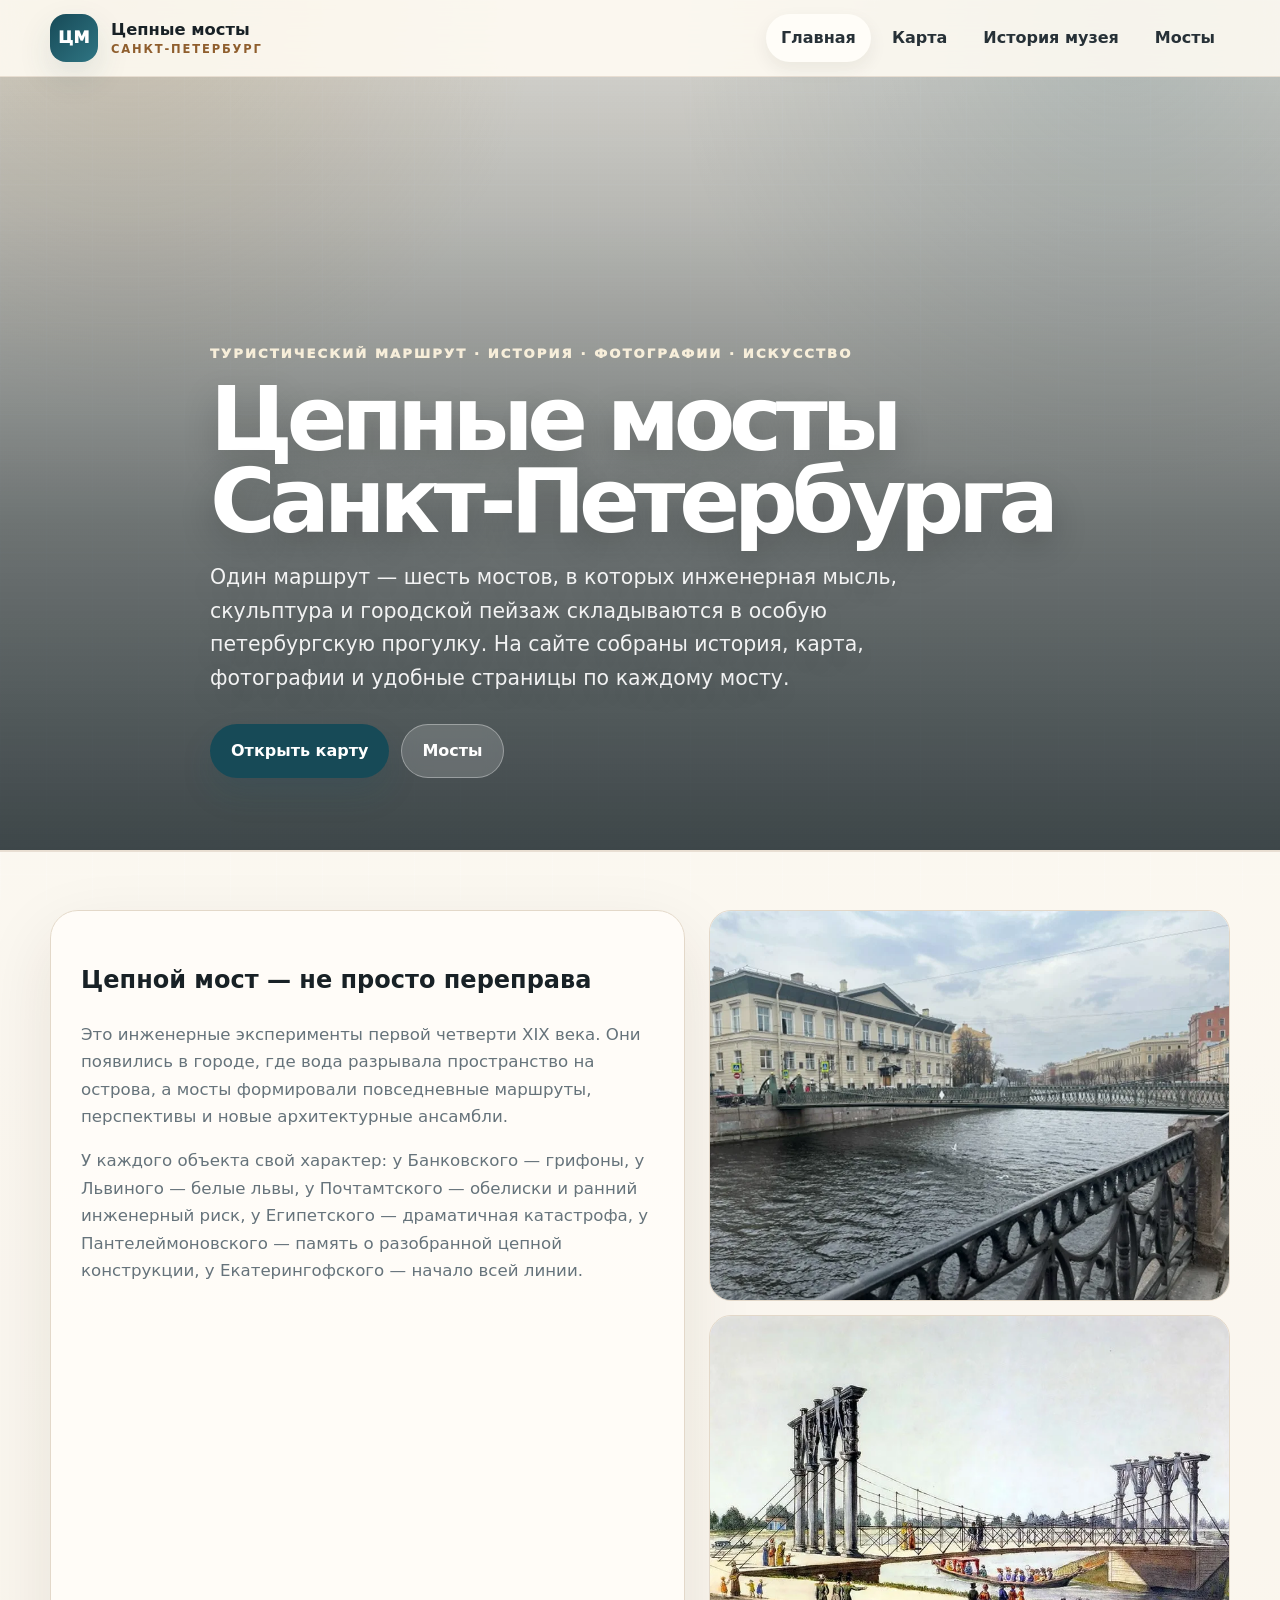
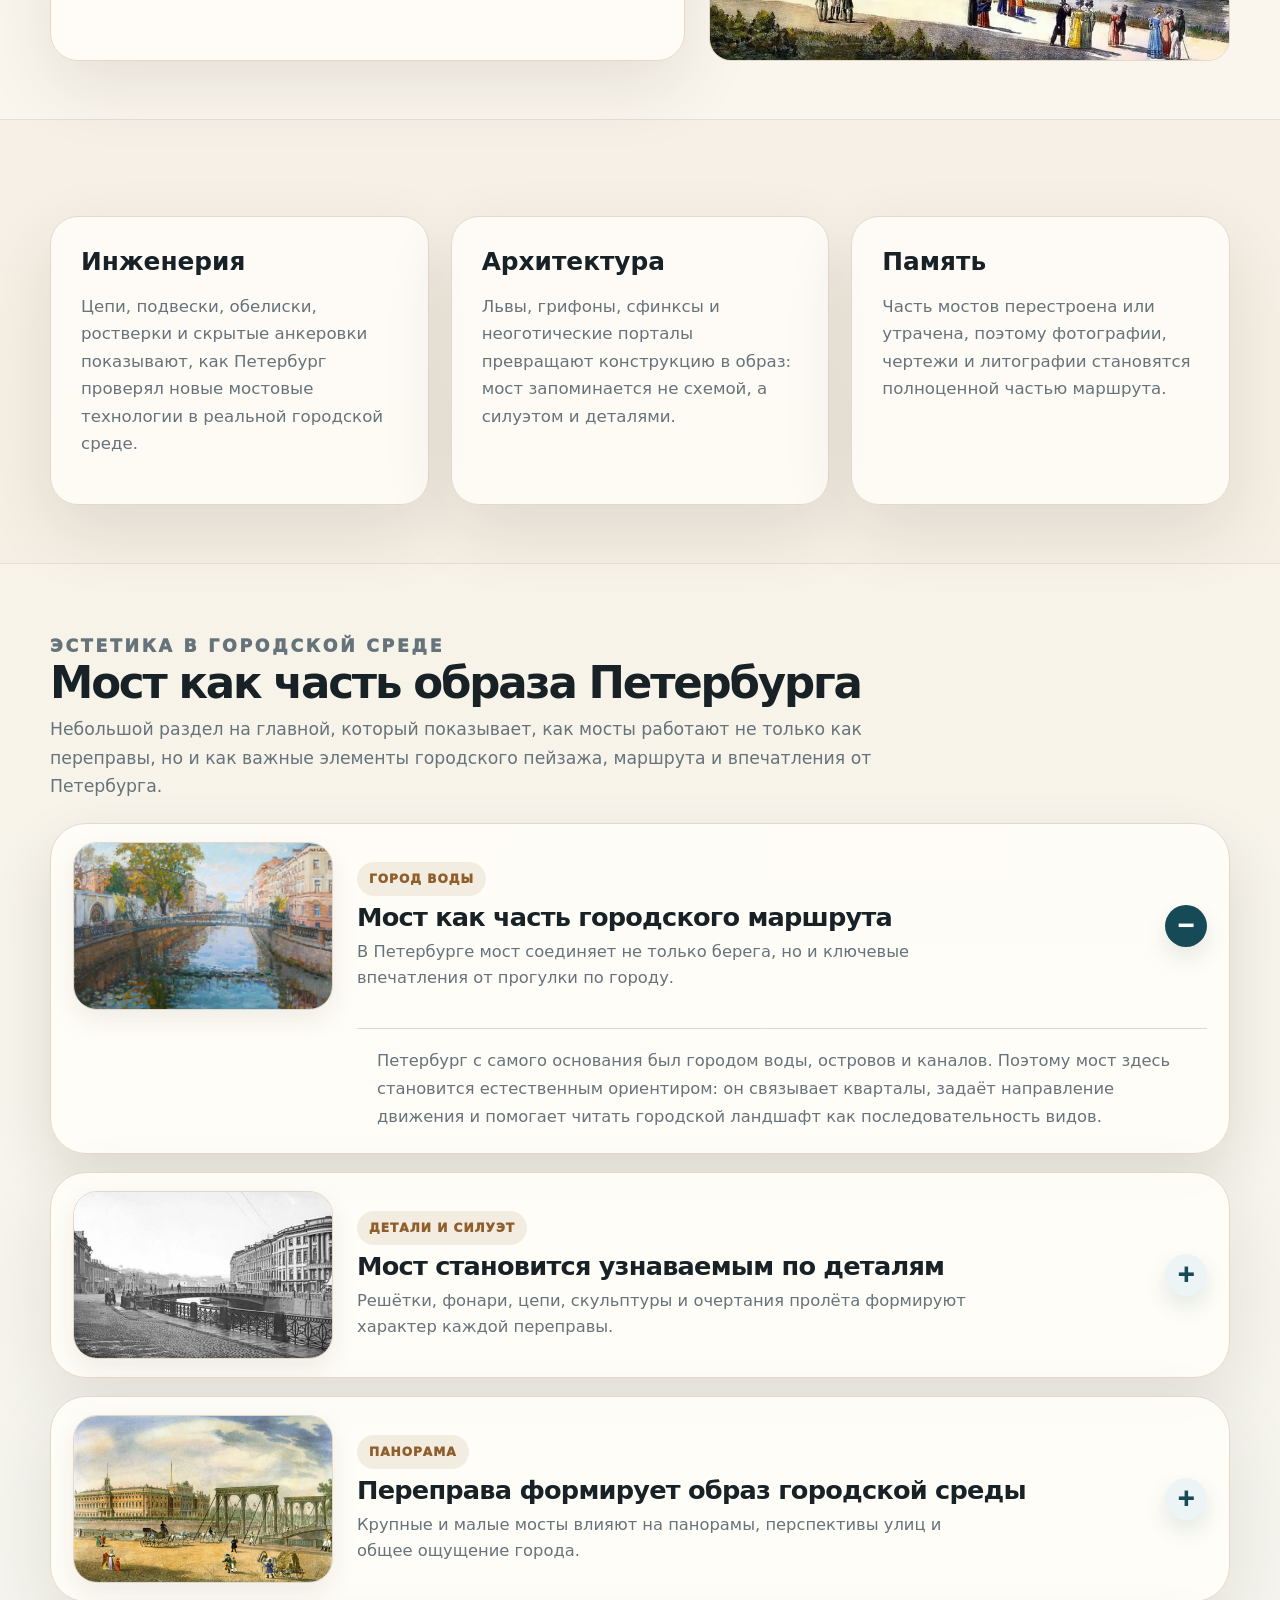
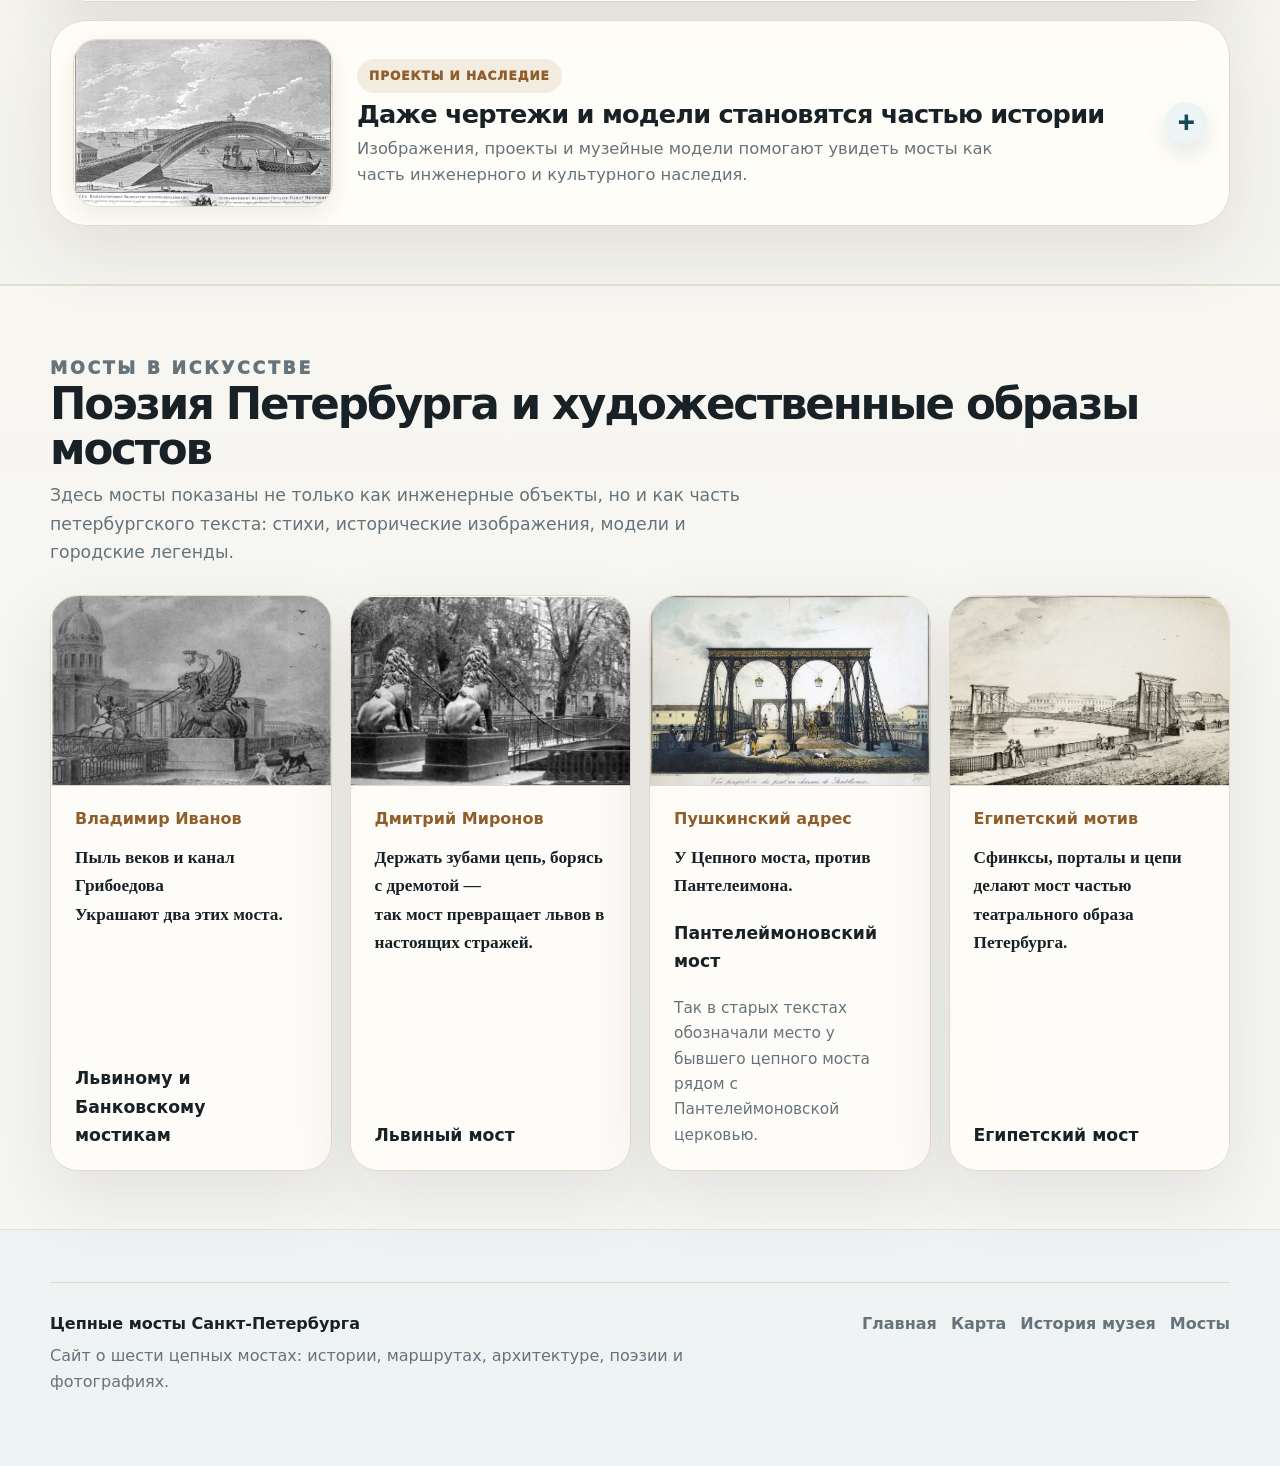
==== commit 1216a292: "Redesign aesthetics section on homepage" ====
--- a/index.html
+++ b/index.html
@@ -64,64 +64,70 @@
 </section>
 
 <section class="section aesthetic-section">
-  <div class="container section-title">
+  <div class="container section-title aesthetic-heading">
     <div>
       <p class="eyebrow">Эстетика в городской среде</p>
       <h2>Мост как часть образа Петербурга</h2>
-      <p>Этот блок раскрывает тему шире, но не перегружает главную страницу: основная мысль видна сразу, а подробности можно открыть по интересу.</p>
+      <p>Небольшой раздел на главной, который показывает, как мосты работают не только как переправы, но и как важные элементы городского пейзажа, маршрута и впечатления от Петербурга.</p>
     </div>
   </div>
 
-  <div class="container aesthetic-layout">
-    <article class="panel aesthetic-intro-card">
-      <h3>От переправы к городскому символу</h3>
-      <p>В Петербурге мост — это не только инженерная конструкция. Он связывает берега, направляет движение, формирует видовые точки и становится частью художественной памяти города.</p>
+  <div class="container aesthetic-stack">
+    <details class="aesthetic-item" open>
+      <summary class="aesthetic-item-head">
+        <img class="aesthetic-thumb" src="assets/images/aesthetics/aesthetic-canal-painting.webp" alt="Мост как часть городского маршрута">
+        <div class="aesthetic-copy">
+          <span class="aesthetic-kicker">Город воды</span>
+          <h3>Мост как часть городского маршрута</h3>
+          <p class="aesthetic-summary">В Петербурге мост соединяет не только берега, но и ключевые впечатления от прогулки по городу.</p>
+        </div>
+      </summary>
+      <div class="aesthetic-body">
+        <p>Петербург с самого основания был городом воды, островов и каналов. Поэтому мост здесь становится естественным ориентиром: он связывает кварталы, задаёт направление движения и помогает читать городской ландшафт как последовательность видов.</p>
+      </div>
+    </details>
 
-      <div class="aesthetic-accordion">
-        <details open>
-          <summary>Город воды и маршрутов</summary>
-          <div>
-            <p>Петербург с самого основания был городом воды, островов и каналов. Поэтому мост здесь работает как естественный ориентир: он помогает читать город, соединяет районы и превращает прогулку в последовательность видов.</p>
-          </div>
-        </details>
+    <details class="aesthetic-item">
+      <summary class="aesthetic-item-head">
+        <img class="aesthetic-thumb" src="assets/images/aesthetics/aesthetic-city-canal.webp" alt="Детали мостов и городской пейзаж">
+        <div class="aesthetic-copy">
+          <span class="aesthetic-kicker">Детали и силуэт</span>
+          <h3>Мост становится узнаваемым по деталям</h3>
+          <p class="aesthetic-summary">Решётки, фонари, цепи, скульптуры и очертания пролёта формируют характер каждой переправы.</p>
+        </div>
+      </summary>
+      <div class="aesthetic-body">
+        <p>На набережных особенно важен малый масштаб. Турист замечает не только мост целиком, но и его детали: рисунок решётки, крепления, декоративные элементы, отражения в воде и то, как конструкция сочетается с фасадами окружающих зданий.</p>
+      </div>
+    </details>
 
-        <details>
-          <summary>Малый масштаб и детали</summary>
-          <div>
-            <p>На набережных особенно важны детали: силуэт пролёта, рисунок решётки, фонари, цепи, скульптуры и отражения в воде. Именно они делают мост узнаваемым и отличают одну переправу от другой.</p>
-          </div>
-        </details>
+    <details class="aesthetic-item">
+      <summary class="aesthetic-item-head">
+        <img class="aesthetic-thumb" src="assets/images/aesthetics/aesthetic-neva-bridge.webp" alt="Исторический образ моста в панораме города">
+        <div class="aesthetic-copy">
+          <span class="aesthetic-kicker">Панорама</span>
+          <h3>Переправа формирует образ городской среды</h3>
+          <p class="aesthetic-summary">Крупные и малые мосты влияют на панорамы, перспективы улиц и общее ощущение города.</p>
+        </div>
+      </summary>
+      <div class="aesthetic-body">
+        <p>Мосты работают как визуальные акценты: они собирают перспективу улицы, открывают видовые точки и становятся частью петербургской памяти. Именно поэтому инженерное сооружение воспринимается ещё и как художественный образ города.</p>
+      </div>
+    </details>
 
-        <details>
-          <summary>Конструкция как художественный образ</summary>
-          <div>
-            <p>Цепные мосты интересны тем, что инженерная логика в них соединяется с декоративной программой. Львы, грифоны, сфинксы, порталы и обелиски превращают техническое сооружение в городской образ.</p>
-          </div>
-        </details>
-
-        <details>
-          <summary>Почему это важно для туриста</summary>
-          <div>
-            <p>Осматривать такие мосты лучше не только “в целом”, но и близко: смотреть на опоры, скульптуры, решётки, крепления цепей, перспективу канала и то, как мост вписан в окружающую застройку.</p>
-          </div>
-        </details>
+    <details class="aesthetic-item">
+      <summary class="aesthetic-item-head">
+        <img class="aesthetic-thumb" src="assets/images/aesthetics/aesthetic-kulibin-bridge.webp" alt="Проект моста как художественный образ">
+        <div class="aesthetic-copy">
+          <span class="aesthetic-kicker">Проекты и наследие</span>
+          <h3>Даже чертежи и модели становятся частью истории</h3>
+          <p class="aesthetic-summary">Изображения, проекты и музейные модели помогают увидеть мосты как часть инженерного и культурного наследия.</p>
+        </div>
+      </summary>
+      <div class="aesthetic-body">
+        <p>Для исторических цепных мостов особенно важны не только современные фотографии, но и старые изображения, литографии, чертежи и модели. Они позволяют восстановить первоначальный облик переправ и увидеть, как мост жил в культуре и в памяти города.</p>
       </div>
-    </article>
-
-    <aside class="aesthetic-side">
-      <figure class="aesthetic-side-card">
-        <img src="assets/images/aesthetics/aesthetic-canal-painting.webp" alt="Мост через канал как часть городского пейзажа">
-        <figcaption><b>Городской пейзаж</b><span>Мост работает как часть маршрута и видовой точки.</span></figcaption>
-      </figure>
-      <figure class="aesthetic-side-card">
-        <img src="assets/images/aesthetics/aesthetic-neva-bridge.webp" alt="Историческое изображение крупного моста на Неве">
-        <figcaption><b>Панорама</b><span>Крупные переправы формируют силуэт и перспективы города.</span></figcaption>
-      </figure>
-      <figure class="aesthetic-side-card">
-        <img src="assets/images/aesthetics/aesthetic-kulibin-bridge.webp" alt="Проект моста через Неву Ивана Кулибина">
-        <figcaption><b>Проектный образ</b><span>Даже чертежи и проекты становятся частью истории мостов.</span></figcaption>
-      </figure>
-    </aside>
+    </details>
   </div>
 </section>
 
--- a/assets/css/main.css
+++ b/assets/css/main.css
@@ -57,24 +57,43 @@
   margin-top: 1rem;
 }
 /* Aesthetics in urban space */
-.aesthetic-section{background:rgba(255,253,248,.32);border-top:1px solid rgba(227,216,201,.78);border-bottom:1px solid rgba(227,216,201,.78)}
-.aesthetic-layout{display:grid;grid-template-columns:minmax(0,1.08fr) minmax(330px,.72fr);gap:24px;align-items:start}
-.aesthetic-intro-card{padding:32px}
-.aesthetic-intro-card h3{margin:0 0 12px;font-size:1.7rem;line-height:1.15}
-.aesthetic-intro-card>p{margin:0 0 22px;color:var(--muted);font-size:1.06rem;max-width:820px}
-.aesthetic-accordion{display:grid;gap:12px}
-.aesthetic-accordion details{border:1px solid var(--line);border-radius:20px;background:#fffaf1;overflow:hidden}
-.aesthetic-accordion summary{list-style:none;cursor:pointer;padding:16px 18px;font-weight:950;color:var(--ink);display:flex;align-items:center;justify-content:space-between;gap:18px}
-.aesthetic-accordion summary::-webkit-details-marker{display:none}
-.aesthetic-accordion summary::after{content:'+';width:30px;height:30px;flex:0 0 30px;border-radius:50%;display:grid;place-items:center;background:#e9f1f2;color:var(--accent);font-weight:950;transition:.18s ease}
-.aesthetic-accordion details[open] summary::after{content:'−';background:var(--accent);color:#fff}
-.aesthetic-accordion details div{padding:0 18px 18px;color:var(--muted);font-size:1rem}
-.aesthetic-accordion details div p{margin:0}
-.aesthetic-side{display:grid;gap:14px}
-.aesthetic-side-card{margin:0;display:grid;grid-template-columns:128px 1fr;gap:14px;align-items:center;background:rgba(255,253,248,.86);border:1px solid var(--line);border-radius:var(--radius);box-shadow:var(--shadow);padding:12px;overflow:hidden}
-.aesthetic-side-card img{width:128px;height:96px;object-fit:cover;border-radius:18px;border:1px solid var(--line)}
-.aesthetic-side-card figcaption{display:grid;gap:4px}
-.aesthetic-side-card b{font-size:1rem;color:var(--ink)}
-.aesthetic-side-card span{font-size:.94rem;line-height:1.45;color:var(--muted)}
-@media(max-width:1080px){.aesthetic-layout{grid-template-columns:1fr}.aesthetic-side{grid-template-columns:repeat(3,minmax(0,1fr))}.aesthetic-side-card{grid-template-columns:1fr}.aesthetic-side-card img{width:100%;height:150px}}
-@media(max-width:820px){.aesthetic-intro-card{padding:24px}.aesthetic-side{grid-template-columns:1fr}.aesthetic-side-card{grid-template-columns:110px 1fr}.aesthetic-side-card img{width:110px;height:86px}.aesthetic-accordion summary{padding:15px 16px}.aesthetic-accordion details div{padding:0 16px 16px}}
+.aesthetic-section{background:rgba(255,253,248,.26);border-top:1px solid rgba(227,216,201,.78);border-bottom:1px solid rgba(227,216,201,.78)}
+.aesthetic-heading{margin-bottom:22px}
+.aesthetic-heading .section-title p,.aesthetic-heading p:last-child{max-width:860px}
+.aesthetic-stack{display:grid;gap:18px}
+.aesthetic-item{background:rgba(255,253,248,.92);border:1px solid var(--line);border-radius:36px;box-shadow:var(--shadow);overflow:hidden}
+.aesthetic-item[open]{box-shadow:0 24px 58px rgba(45,34,20,.12)}
+.aesthetic-item-head{list-style:none;cursor:pointer;display:grid;grid-template-columns:260px 1fr;gap:24px;align-items:center;padding:18px 22px}
+.aesthetic-item-head::-webkit-details-marker{display:none}
+.aesthetic-thumb{width:100%;height:168px;object-fit:cover;border-radius:24px;border:1px solid var(--line);box-shadow:0 10px 26px rgba(45,34,20,.08)}
+.aesthetic-copy{display:grid;align-content:center;gap:8px;position:relative;padding-right:70px}
+.aesthetic-copy::after{content:'+';position:absolute;right:0;top:50%;transform:translateY(-50%);width:42px;height:42px;border-radius:50%;display:grid;place-items:center;background:#edf4f5;color:var(--accent);font-size:1.4rem;font-weight:950;box-shadow:0 10px 22px rgba(23,74,87,.12)}
+.aesthetic-item[open] .aesthetic-copy::after{content:'−';background:var(--accent);color:#fff}
+.aesthetic-kicker{display:inline-flex;align-items:center;width:max-content;padding:7px 12px;border-radius:999px;background:#f3ece0;color:var(--accent2);font-size:.76rem;font-weight:950;letter-spacing:.08em;text-transform:uppercase}
+.aesthetic-copy h3{margin:0;font-size:clamp(1.45rem,2vw,2.2rem);line-height:1.08;letter-spacing:-.03em}
+.aesthetic-summary{margin:0;color:var(--muted);font-size:1.02rem;line-height:1.55;max-width:62ch}
+.aesthetic-body{padding:0 22px 22px 306px}
+.aesthetic-body p{margin:0;padding:18px 20px 0;border-top:1px solid var(--line);color:var(--muted);font-size:1.02rem;line-height:1.72}
+@media(max-width:1080px){.aesthetic-item-head{grid-template-columns:220px 1fr}.aesthetic-thumb{height:152px}.aesthetic-body{padding:0 22px 22px 266px}}
+@media(max-width:820px){.aesthetic-stack{gap:14px}.aesthetic-item{border-radius:28px}.aesthetic-item-head{grid-template-columns:1fr;gap:16px;padding:16px}.aesthetic-thumb{height:190px}.aesthetic-copy{padding-right:56px}.aesthetic-copy::after{width:36px;height:36px;font-size:1.2rem}.aesthetic-copy h3{font-size:1.42rem}.aesthetic-summary{font-size:.98rem}.aesthetic-body{padding:0 16px 16px}.aesthetic-body p{padding:14px 4px 0}}
+
+
+/* Museum history dropdown */
+.museum-dropdown-shell{max-width:1120px}
+.museum-dropdown{background:rgba(255,253,248,.9);border:1px solid var(--line);border-radius:36px;box-shadow:var(--shadow);overflow:hidden}
+.museum-dropdown summary{list-style:none;cursor:pointer;padding:28px 30px;display:flex;align-items:center;justify-content:space-between;gap:24px;background:linear-gradient(135deg,rgba(255,253,248,.96),rgba(246,241,232,.94))}
+.museum-dropdown summary::-webkit-details-marker{display:none}
+.museum-dropdown summary span{display:grid;gap:6px}
+.museum-dropdown summary small{color:var(--accent2);text-transform:uppercase;letter-spacing:.16em;font-size:.78rem;font-weight:950}
+.museum-dropdown summary strong{font-size:clamp(1.55rem,2.5vw,2.55rem);line-height:1.08;letter-spacing:-.035em;color:var(--ink)}
+.museum-dropdown summary::after{content:'+';width:44px;height:44px;flex:0 0 44px;border-radius:50%;display:grid;place-items:center;background:var(--accent);color:#fff;font-size:1.55rem;font-weight:950;box-shadow:0 12px 26px rgba(23,74,87,.18)}
+.museum-dropdown[open] summary::after{content:'−'}
+.museum-dropdown-content{display:grid;grid-template-columns:minmax(0,1fr) minmax(260px,.34fr);gap:24px;padding:0 30px 30px}
+.museum-text-flow{padding-top:2px;display:grid;gap:15px}
+.museum-text-flow p{margin:0;color:var(--muted);font-size:1.05rem;line-height:1.72}
+.museum-dropdown-aside{display:grid;gap:12px;align-self:start}
+.museum-dropdown-aside div{padding:18px;border:1px solid var(--line);border-radius:22px;background:#fffaf1}
+.museum-dropdown-aside b{display:block;color:var(--accent);font-size:1.6rem;line-height:1;margin-bottom:8px}
+.museum-dropdown-aside span{display:block;color:var(--muted);font-size:.96rem;line-height:1.45;font-weight:760}
+@media(max-width:900px){.museum-dropdown-content{grid-template-columns:1fr}.museum-dropdown-aside{grid-template-columns:repeat(3,minmax(0,1fr))}}
+@media(max-width:700px){.museum-dropdown summary{padding:22px}.museum-dropdown-content{padding:0 22px 24px}.museum-dropdown-aside{grid-template-columns:1fr}.museum-dropdown summary::after{width:38px;height:38px;flex-basis:38px}}
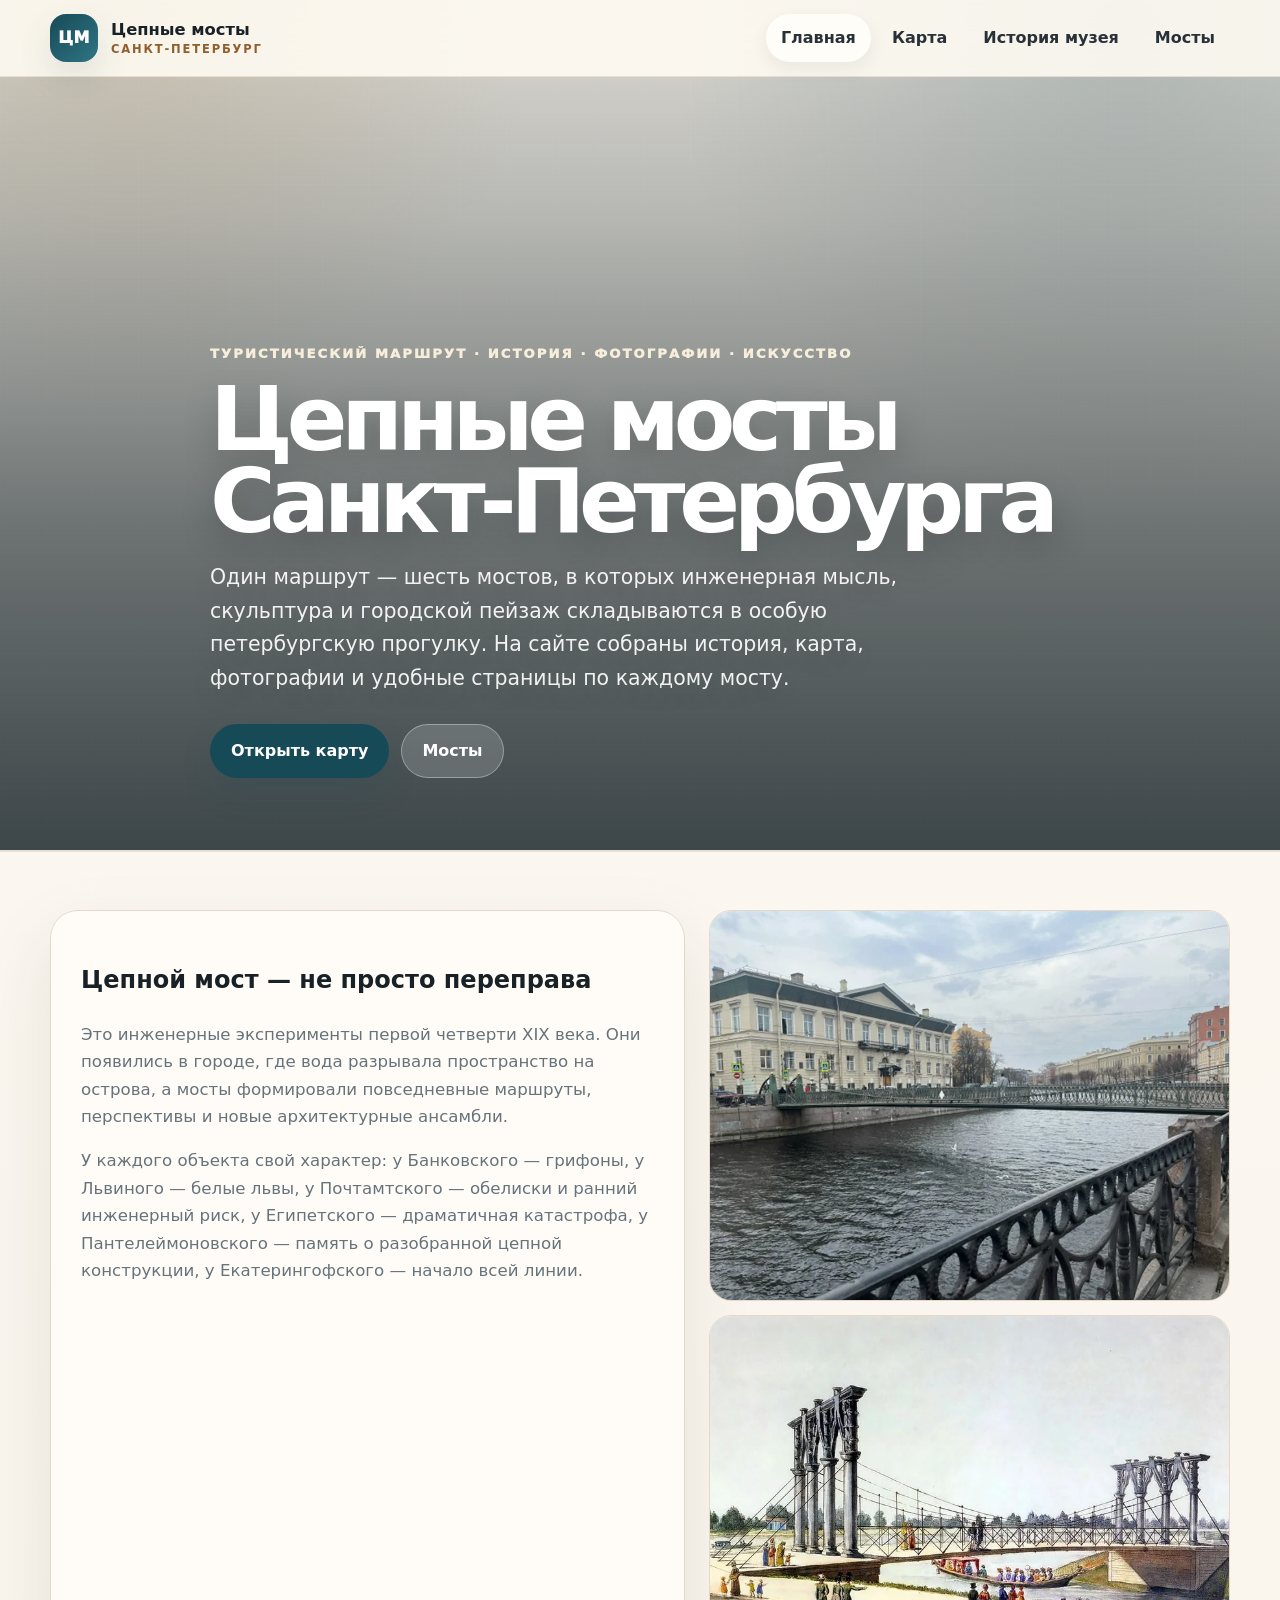
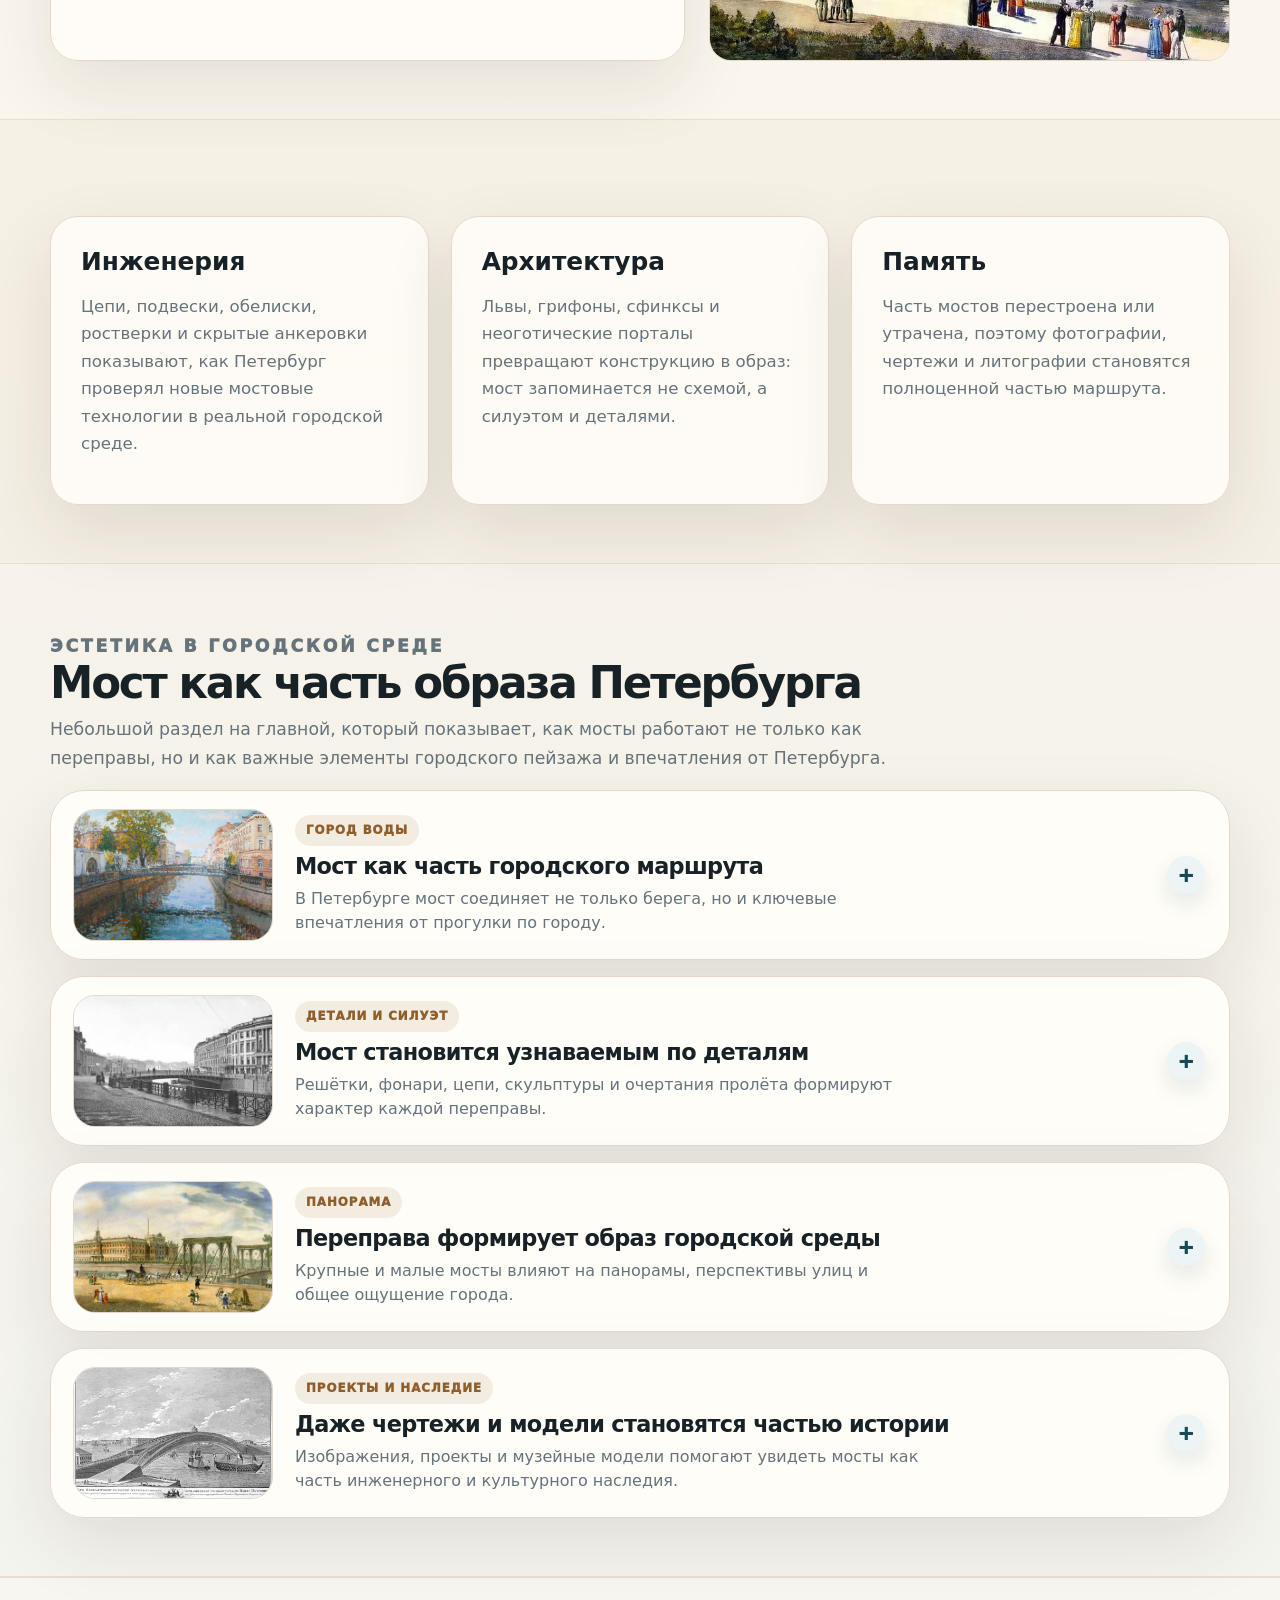
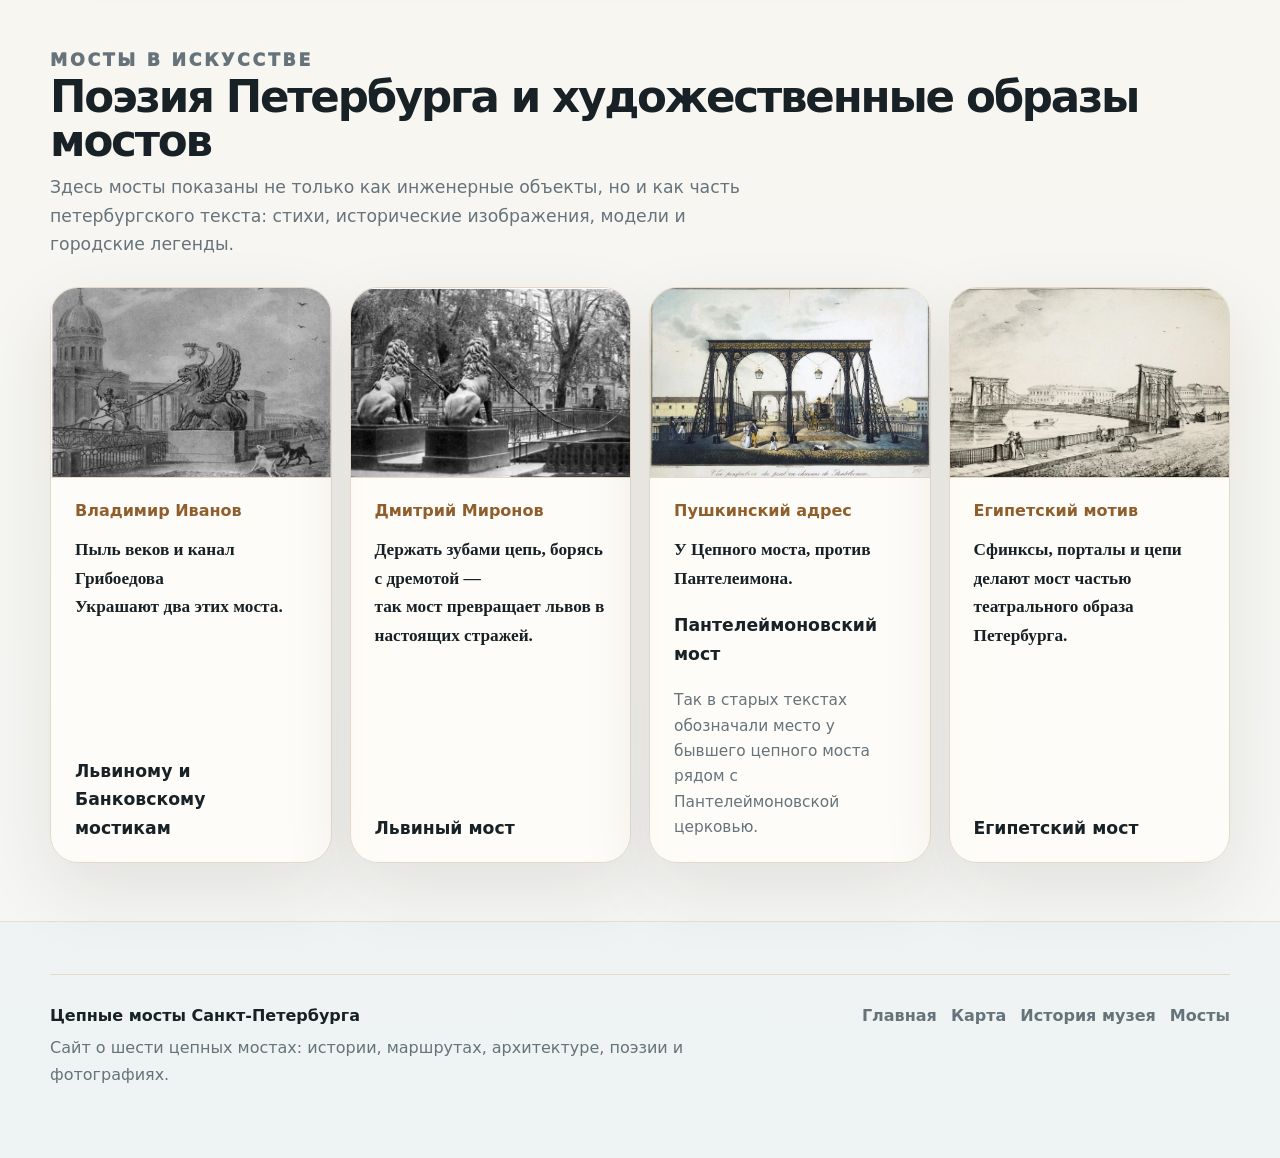
==== commit 98743cc7: "Refine museum and homepage aesthetics blocks" ====
--- a/index.html
+++ b/index.html
@@ -68,12 +68,12 @@
     <div>
       <p class="eyebrow">Эстетика в городской среде</p>
       <h2>Мост как часть образа Петербурга</h2>
-      <p>Небольшой раздел на главной, который показывает, как мосты работают не только как переправы, но и как важные элементы городского пейзажа, маршрута и впечатления от Петербурга.</p>
+      <p>Небольшой раздел на главной, который показывает, как мосты работают не только как переправы, но и как важные элементы городского пейзажа и впечатления от Петербурга.</p>
     </div>
   </div>
 
   <div class="container aesthetic-stack">
-    <details class="aesthetic-item" open>
+    <details class="aesthetic-item">
       <summary class="aesthetic-item-head">
         <img class="aesthetic-thumb" src="assets/images/aesthetics/aesthetic-canal-painting.webp" alt="Мост как часть городского маршрута">
         <div class="aesthetic-copy">
--- a/assets/css/main.css
+++ b/assets/css/main.css
@@ -57,30 +57,29 @@
   margin-top: 1rem;
 }
 /* Aesthetics in urban space */
-.aesthetic-section{background:rgba(255,253,248,.26);border-top:1px solid rgba(227,216,201,.78);border-bottom:1px solid rgba(227,216,201,.78)}
-.aesthetic-heading{margin-bottom:22px}
-.aesthetic-heading .section-title p,.aesthetic-heading p:last-child{max-width:860px}
-.aesthetic-stack{display:grid;gap:18px}
-.aesthetic-item{background:rgba(255,253,248,.92);border:1px solid var(--line);border-radius:36px;box-shadow:var(--shadow);overflow:hidden}
-.aesthetic-item[open]{box-shadow:0 24px 58px rgba(45,34,20,.12)}
-.aesthetic-item-head{list-style:none;cursor:pointer;display:grid;grid-template-columns:260px 1fr;gap:24px;align-items:center;padding:18px 22px}
+.aesthetic-section{background:rgba(255,253,248,.2);border-top:1px solid rgba(227,216,201,.78);border-bottom:1px solid rgba(227,216,201,.78)}
+.aesthetic-heading{margin-bottom:18px}
+.aesthetic-heading p:last-child{max-width:860px}
+.aesthetic-stack{display:grid;gap:16px}
+.aesthetic-item{background:rgba(255,253,248,.94);border:1px solid var(--line);border-radius:34px;box-shadow:var(--shadow);overflow:hidden;transition:box-shadow .18s ease,transform .18s ease}
+.aesthetic-item:hover{box-shadow:0 20px 48px rgba(45,34,20,.12)}
+.aesthetic-item-head{list-style:none;cursor:pointer;display:grid;grid-template-columns:200px 1fr;gap:22px;align-items:center;padding:18px 22px}
 .aesthetic-item-head::-webkit-details-marker{display:none}
-.aesthetic-thumb{width:100%;height:168px;object-fit:cover;border-radius:24px;border:1px solid var(--line);box-shadow:0 10px 26px rgba(45,34,20,.08)}
-.aesthetic-copy{display:grid;align-content:center;gap:8px;position:relative;padding-right:70px}
-.aesthetic-copy::after{content:'+';position:absolute;right:0;top:50%;transform:translateY(-50%);width:42px;height:42px;border-radius:50%;display:grid;place-items:center;background:#edf4f5;color:var(--accent);font-size:1.4rem;font-weight:950;box-shadow:0 10px 22px rgba(23,74,87,.12)}
+.aesthetic-thumb{width:100%;height:132px;object-fit:cover;border-radius:22px;border:1px solid var(--line)}
+.aesthetic-copy{display:grid;gap:8px;align-content:center;position:relative;padding-right:58px}
+.aesthetic-copy::after{content:'+';position:absolute;right:2px;top:50%;transform:translateY(-50%);width:38px;height:38px;border-radius:50%;display:grid;place-items:center;background:#edf4f5;color:var(--accent);font-size:1.25rem;font-weight:950;box-shadow:0 10px 22px rgba(23,74,87,.12)}
 .aesthetic-item[open] .aesthetic-copy::after{content:'−';background:var(--accent);color:#fff}
-.aesthetic-kicker{display:inline-flex;align-items:center;width:max-content;padding:7px 12px;border-radius:999px;background:#f3ece0;color:var(--accent2);font-size:.76rem;font-weight:950;letter-spacing:.08em;text-transform:uppercase}
-.aesthetic-copy h3{margin:0;font-size:clamp(1.45rem,2vw,2.2rem);line-height:1.08;letter-spacing:-.03em}
-.aesthetic-summary{margin:0;color:var(--muted);font-size:1.02rem;line-height:1.55;max-width:62ch}
-.aesthetic-body{padding:0 22px 22px 306px}
-.aesthetic-body p{margin:0;padding:18px 20px 0;border-top:1px solid var(--line);color:var(--muted);font-size:1.02rem;line-height:1.72}
-@media(max-width:1080px){.aesthetic-item-head{grid-template-columns:220px 1fr}.aesthetic-thumb{height:152px}.aesthetic-body{padding:0 22px 22px 266px}}
-@media(max-width:820px){.aesthetic-stack{gap:14px}.aesthetic-item{border-radius:28px}.aesthetic-item-head{grid-template-columns:1fr;gap:16px;padding:16px}.aesthetic-thumb{height:190px}.aesthetic-copy{padding-right:56px}.aesthetic-copy::after{width:36px;height:36px;font-size:1.2rem}.aesthetic-copy h3{font-size:1.42rem}.aesthetic-summary{font-size:.98rem}.aesthetic-body{padding:0 16px 16px}.aesthetic-body p{padding:14px 4px 0}}
-
+.aesthetic-kicker{display:inline-flex;align-items:center;width:max-content;padding:6px 11px;border-radius:999px;background:#f3ece0;color:var(--accent2);font-size:.74rem;font-weight:950;letter-spacing:.08em;text-transform:uppercase}
+.aesthetic-copy h3{margin:0;font-size:clamp(1.35rem,1.75vw,1.95rem);line-height:1.1;letter-spacing:-.03em}
+.aesthetic-summary{margin:0;color:var(--muted);font-size:1rem;line-height:1.52;max-width:62ch}
+.aesthetic-body{padding:0 22px 20px 244px}
+.aesthetic-body p{margin:0;padding:16px 0 0;border-top:1px solid var(--line);color:var(--muted);font-size:1rem;line-height:1.7}
+@media(max-width:1080px){.aesthetic-item-head{grid-template-columns:170px 1fr}.aesthetic-thumb{height:118px}.aesthetic-body{padding:0 22px 20px 214px}}
+@media(max-width:820px){.aesthetic-stack{gap:14px}.aesthetic-item{border-radius:28px}.aesthetic-item-head{grid-template-columns:1fr;gap:14px;padding:16px}.aesthetic-thumb{height:168px}.aesthetic-copy{padding-right:48px}.aesthetic-copy::after{width:34px;height:34px;font-size:1.15rem}.aesthetic-copy h3{font-size:1.3rem}.aesthetic-summary{font-size:.97rem}.aesthetic-body{padding:0 16px 16px}.aesthetic-body p{padding-top:14px}}
 
 /* Museum history dropdown */
 .museum-dropdown-shell{max-width:1120px}
-.museum-dropdown{background:rgba(255,253,248,.9);border:1px solid var(--line);border-radius:36px;box-shadow:var(--shadow);overflow:hidden}
+.museum-dropdown{background:rgba(255,253,248,.92);border:1px solid var(--line);border-radius:36px;box-shadow:var(--shadow);overflow:hidden}
 .museum-dropdown summary{list-style:none;cursor:pointer;padding:28px 30px;display:flex;align-items:center;justify-content:space-between;gap:24px;background:linear-gradient(135deg,rgba(255,253,248,.96),rgba(246,241,232,.94))}
 .museum-dropdown summary::-webkit-details-marker{display:none}
 .museum-dropdown summary span{display:grid;gap:6px}
@@ -88,12 +87,7 @@
 .museum-dropdown summary strong{font-size:clamp(1.55rem,2.5vw,2.55rem);line-height:1.08;letter-spacing:-.035em;color:var(--ink)}
 .museum-dropdown summary::after{content:'+';width:44px;height:44px;flex:0 0 44px;border-radius:50%;display:grid;place-items:center;background:var(--accent);color:#fff;font-size:1.55rem;font-weight:950;box-shadow:0 12px 26px rgba(23,74,87,.18)}
 .museum-dropdown[open] summary::after{content:'−'}
-.museum-dropdown-content{display:grid;grid-template-columns:minmax(0,1fr) minmax(260px,.34fr);gap:24px;padding:0 30px 30px}
-.museum-text-flow{padding-top:2px;display:grid;gap:15px}
-.museum-text-flow p{margin:0;color:var(--muted);font-size:1.05rem;line-height:1.72}
-.museum-dropdown-aside{display:grid;gap:12px;align-self:start}
-.museum-dropdown-aside div{padding:18px;border:1px solid var(--line);border-radius:22px;background:#fffaf1}
-.museum-dropdown-aside b{display:block;color:var(--accent);font-size:1.6rem;line-height:1;margin-bottom:8px}
-.museum-dropdown-aside span{display:block;color:var(--muted);font-size:.96rem;line-height:1.45;font-weight:760}
-@media(max-width:900px){.museum-dropdown-content{grid-template-columns:1fr}.museum-dropdown-aside{grid-template-columns:repeat(3,minmax(0,1fr))}}
-@media(max-width:700px){.museum-dropdown summary{padding:22px}.museum-dropdown-content{padding:0 22px 24px}.museum-dropdown-aside{grid-template-columns:1fr}.museum-dropdown summary::after{width:38px;height:38px;flex-basis:38px}}
+.museum-dropdown-content{display:block;padding:0 30px 30px}
+.museum-text-flow{max-width:980px;padding-top:4px;display:grid;gap:16px}
+.museum-text-flow p{margin:0;color:var(--muted);font-size:1.05rem;line-height:1.74}
+@media(max-width:700px){.museum-dropdown summary{padding:22px}.museum-dropdown-content{padding:0 22px 24px}.museum-dropdown summary::after{width:38px;height:38px;flex-basis:38px}.museum-text-flow p{font-size:1rem;line-height:1.68}}
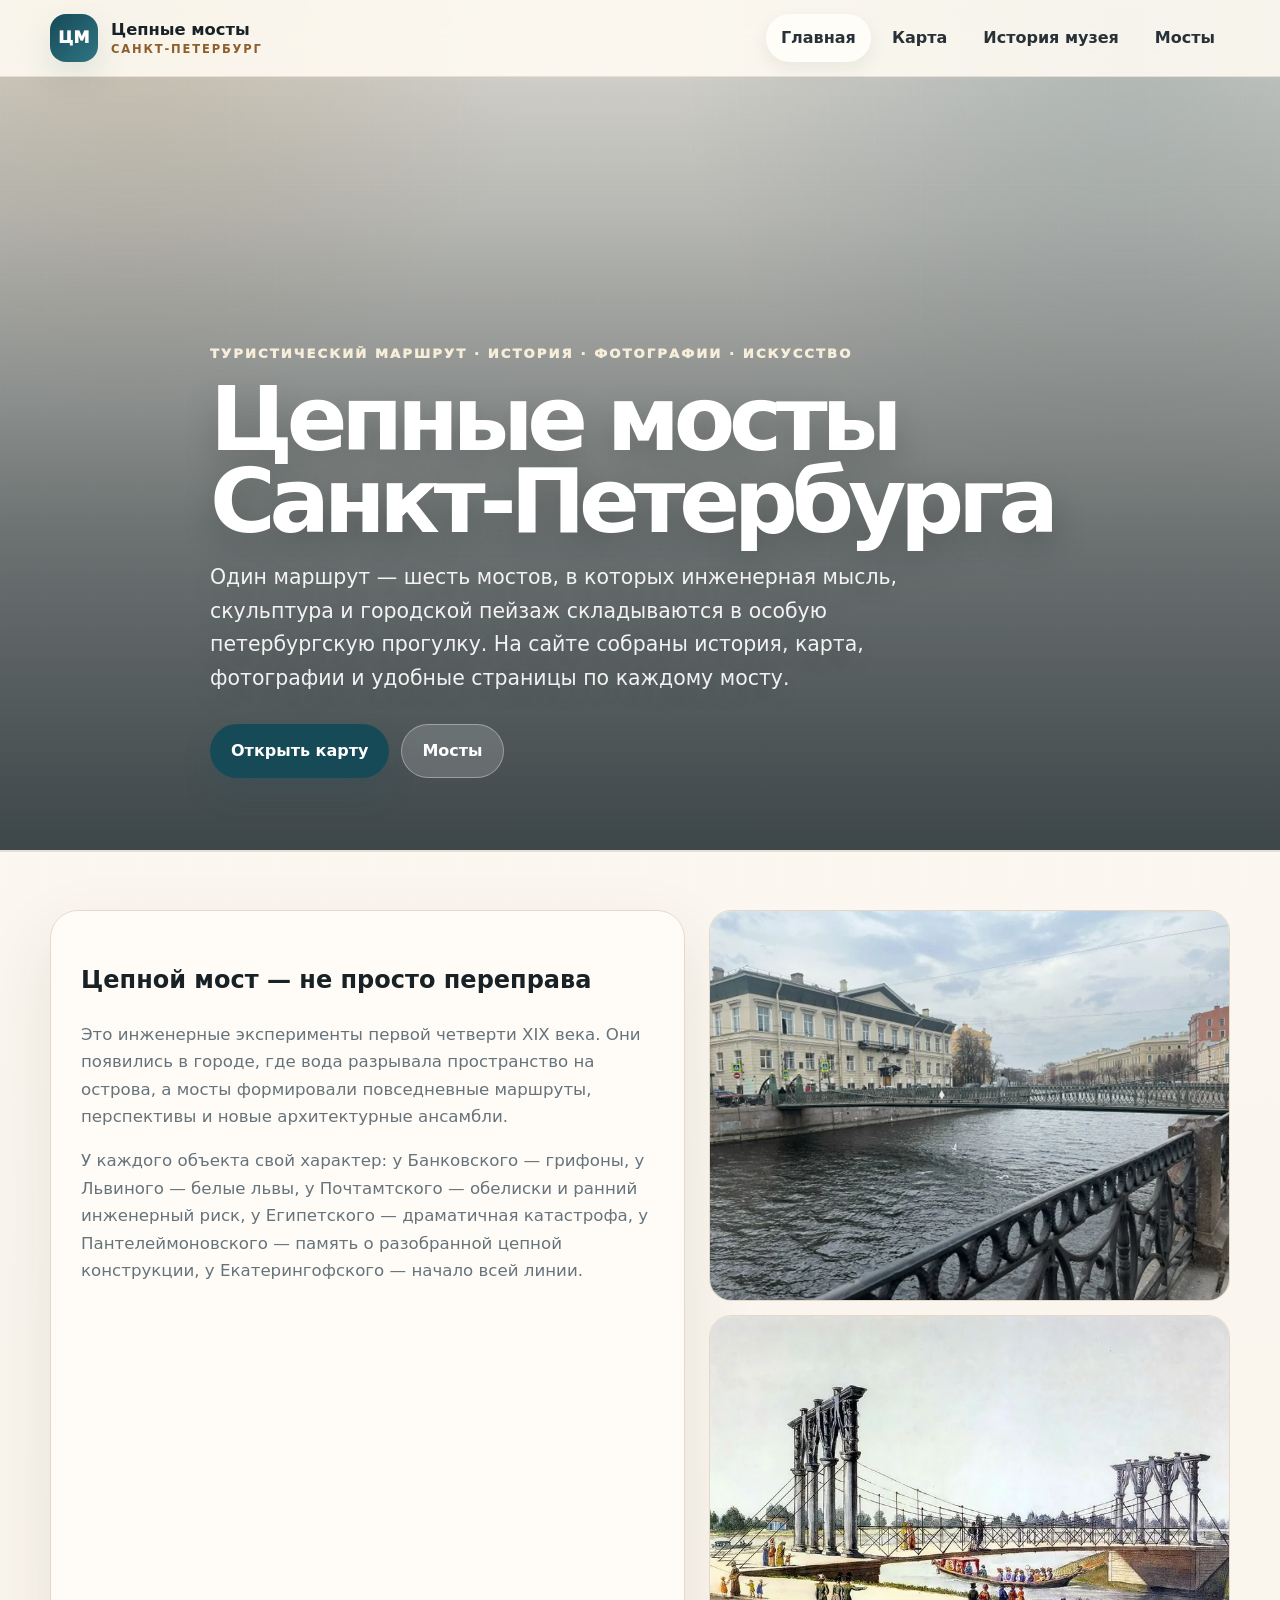
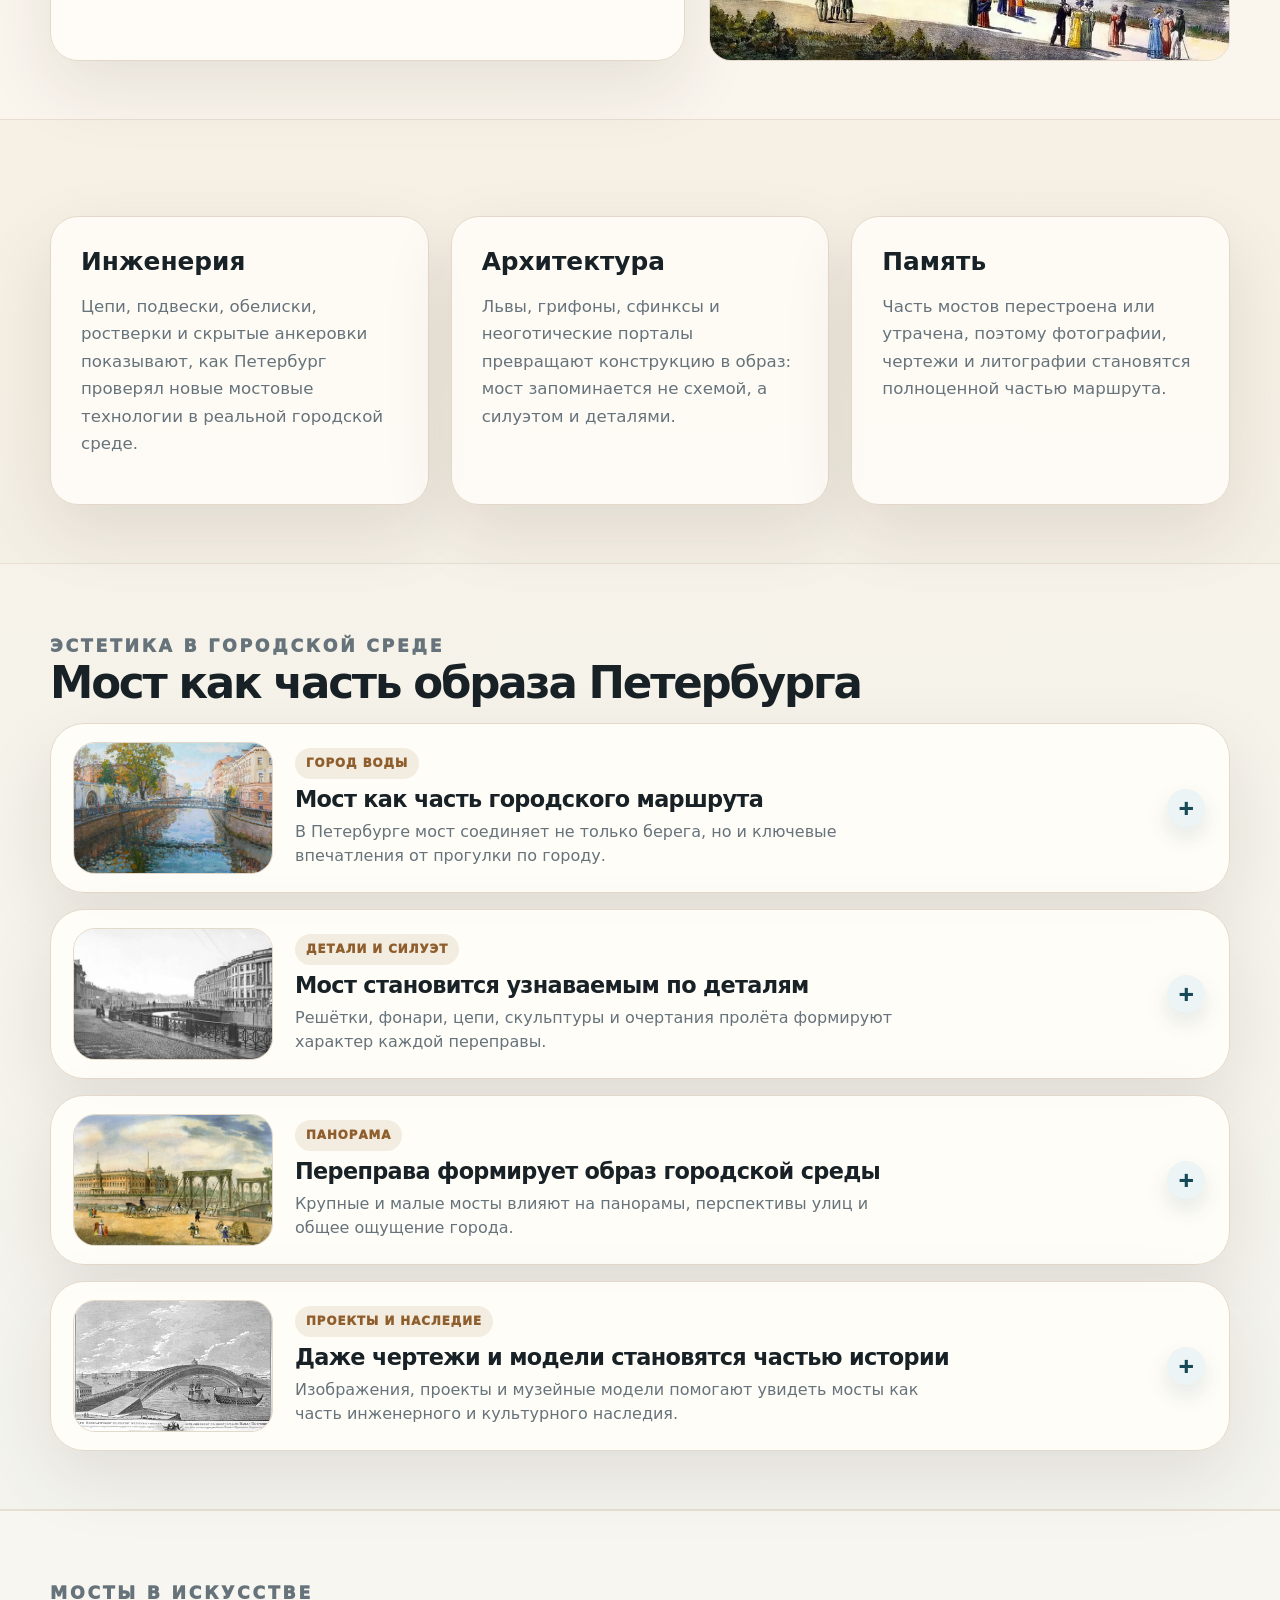
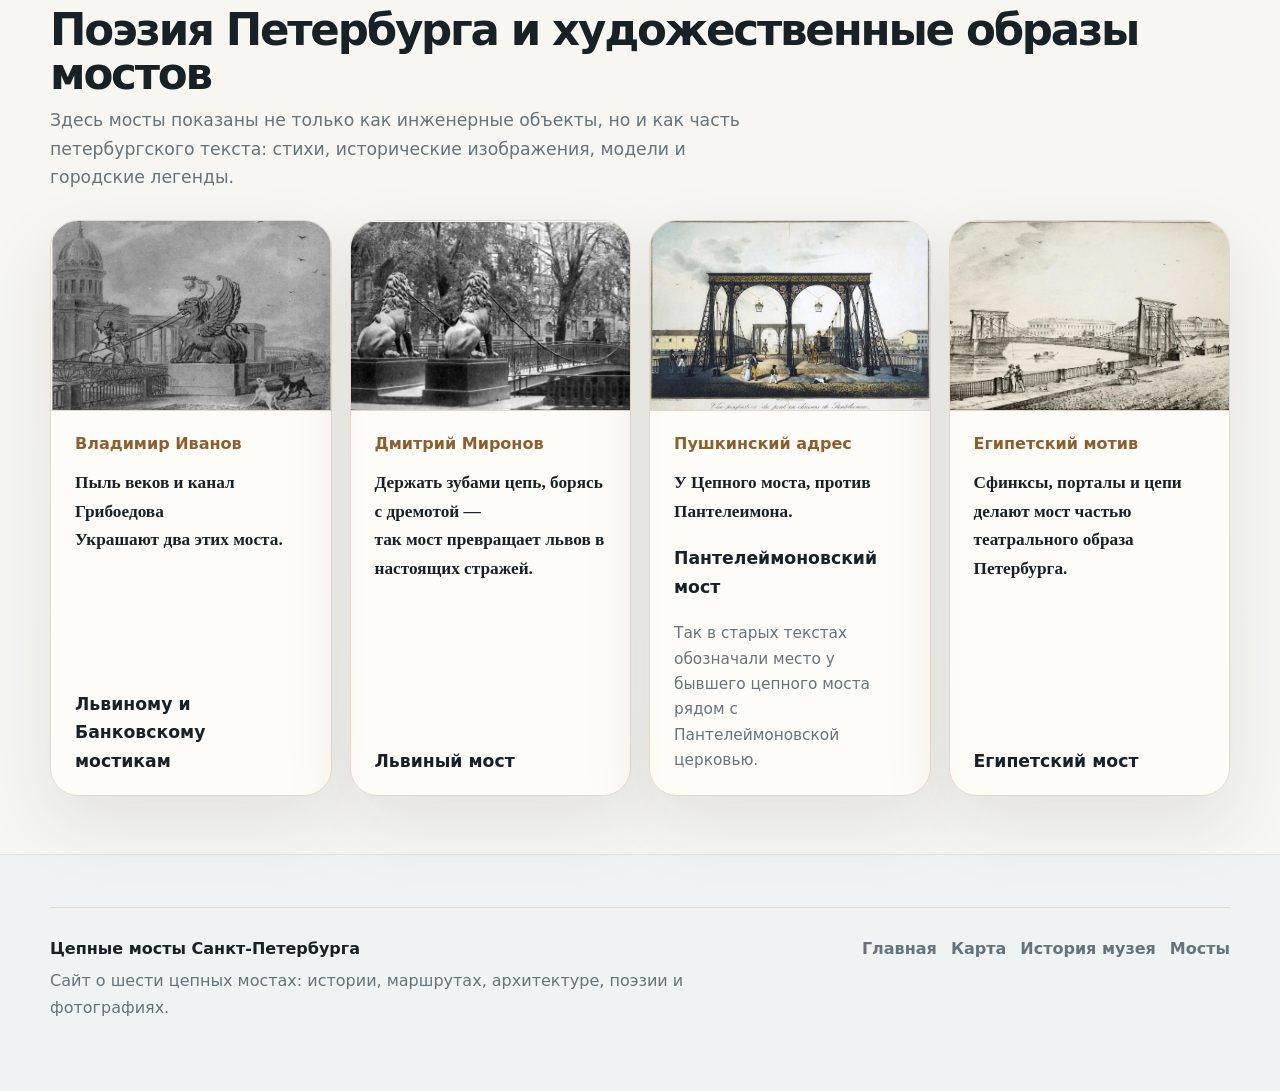
==== commit 0baaeda6: "Pre-final" ====
--- a/index.html
+++ b/index.html
@@ -68,7 +68,6 @@
     <div>
       <p class="eyebrow">Эстетика в городской среде</p>
       <h2>Мост как часть образа Петербурга</h2>
-      <p>Небольшой раздел на главной, который показывает, как мосты работают не только как переправы, но и как важные элементы городского пейзажа и впечатления от Петербурга.</p>
     </div>
   </div>
 
